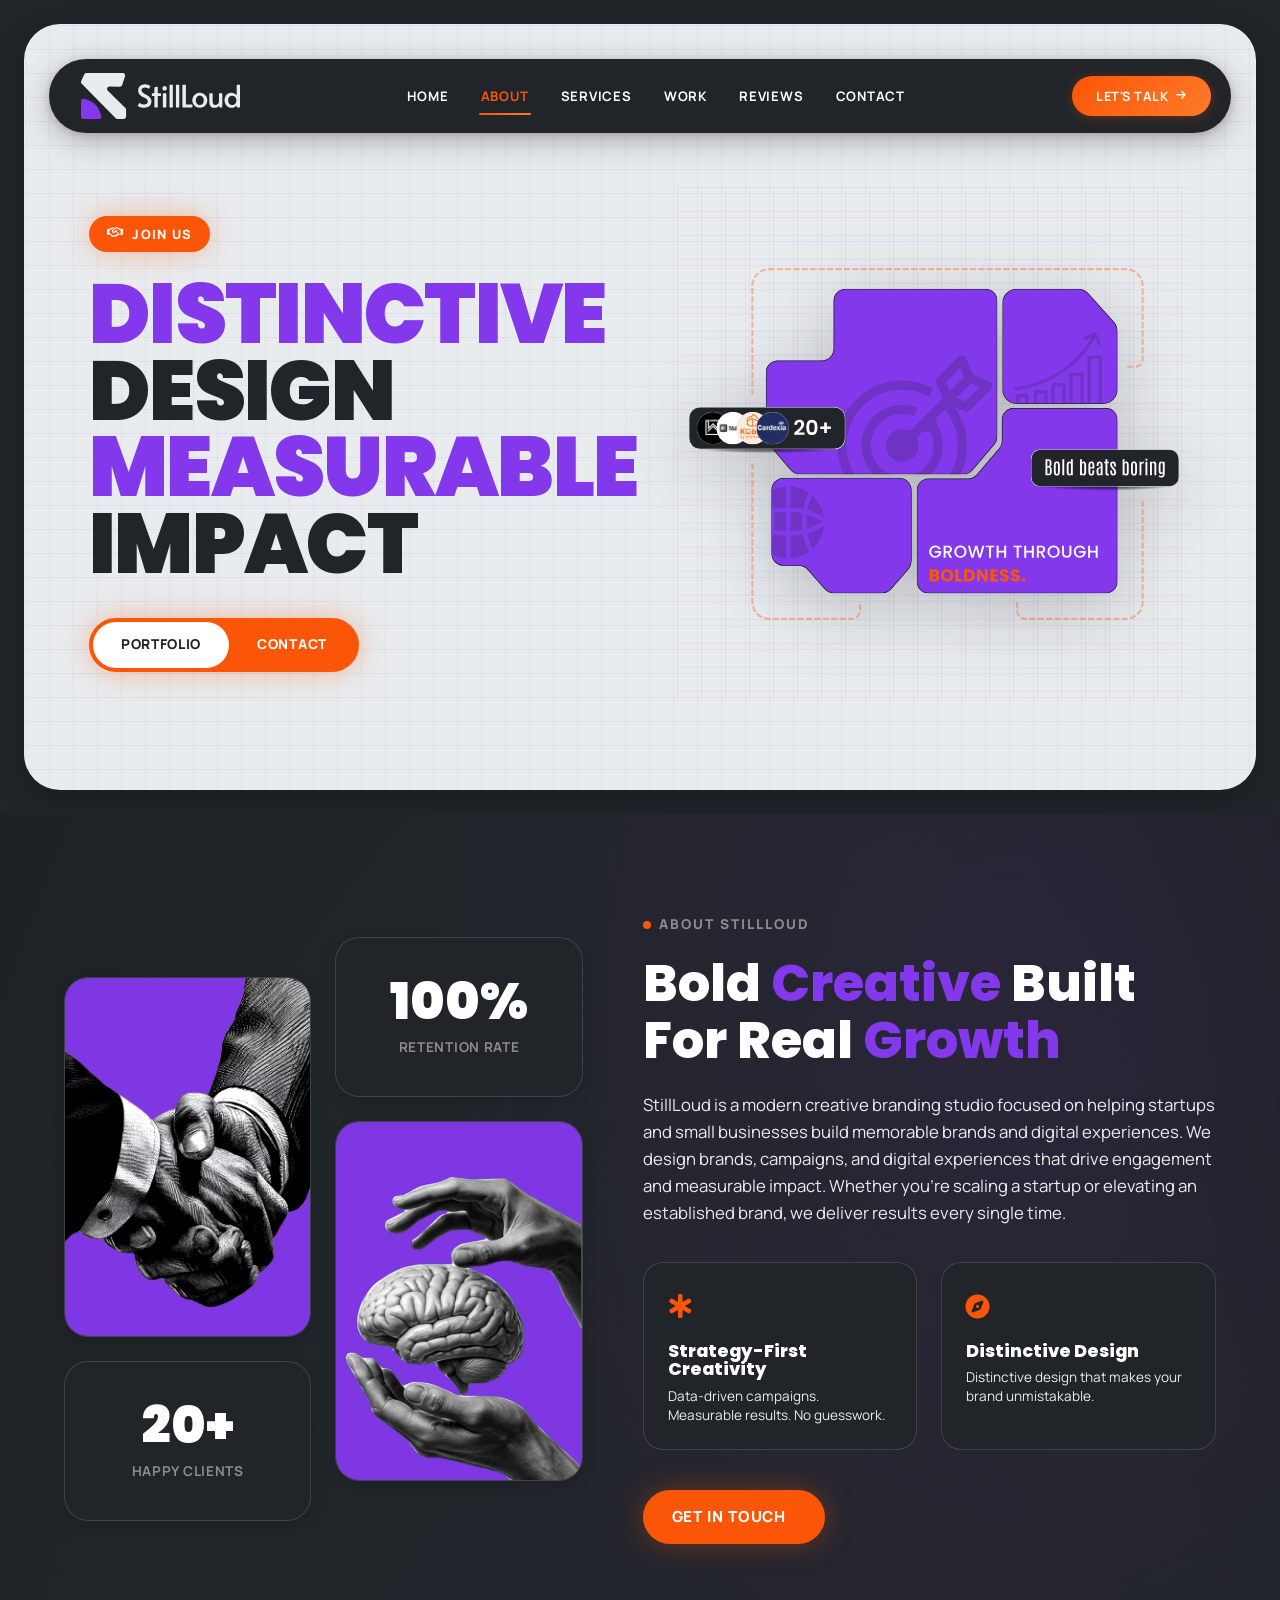
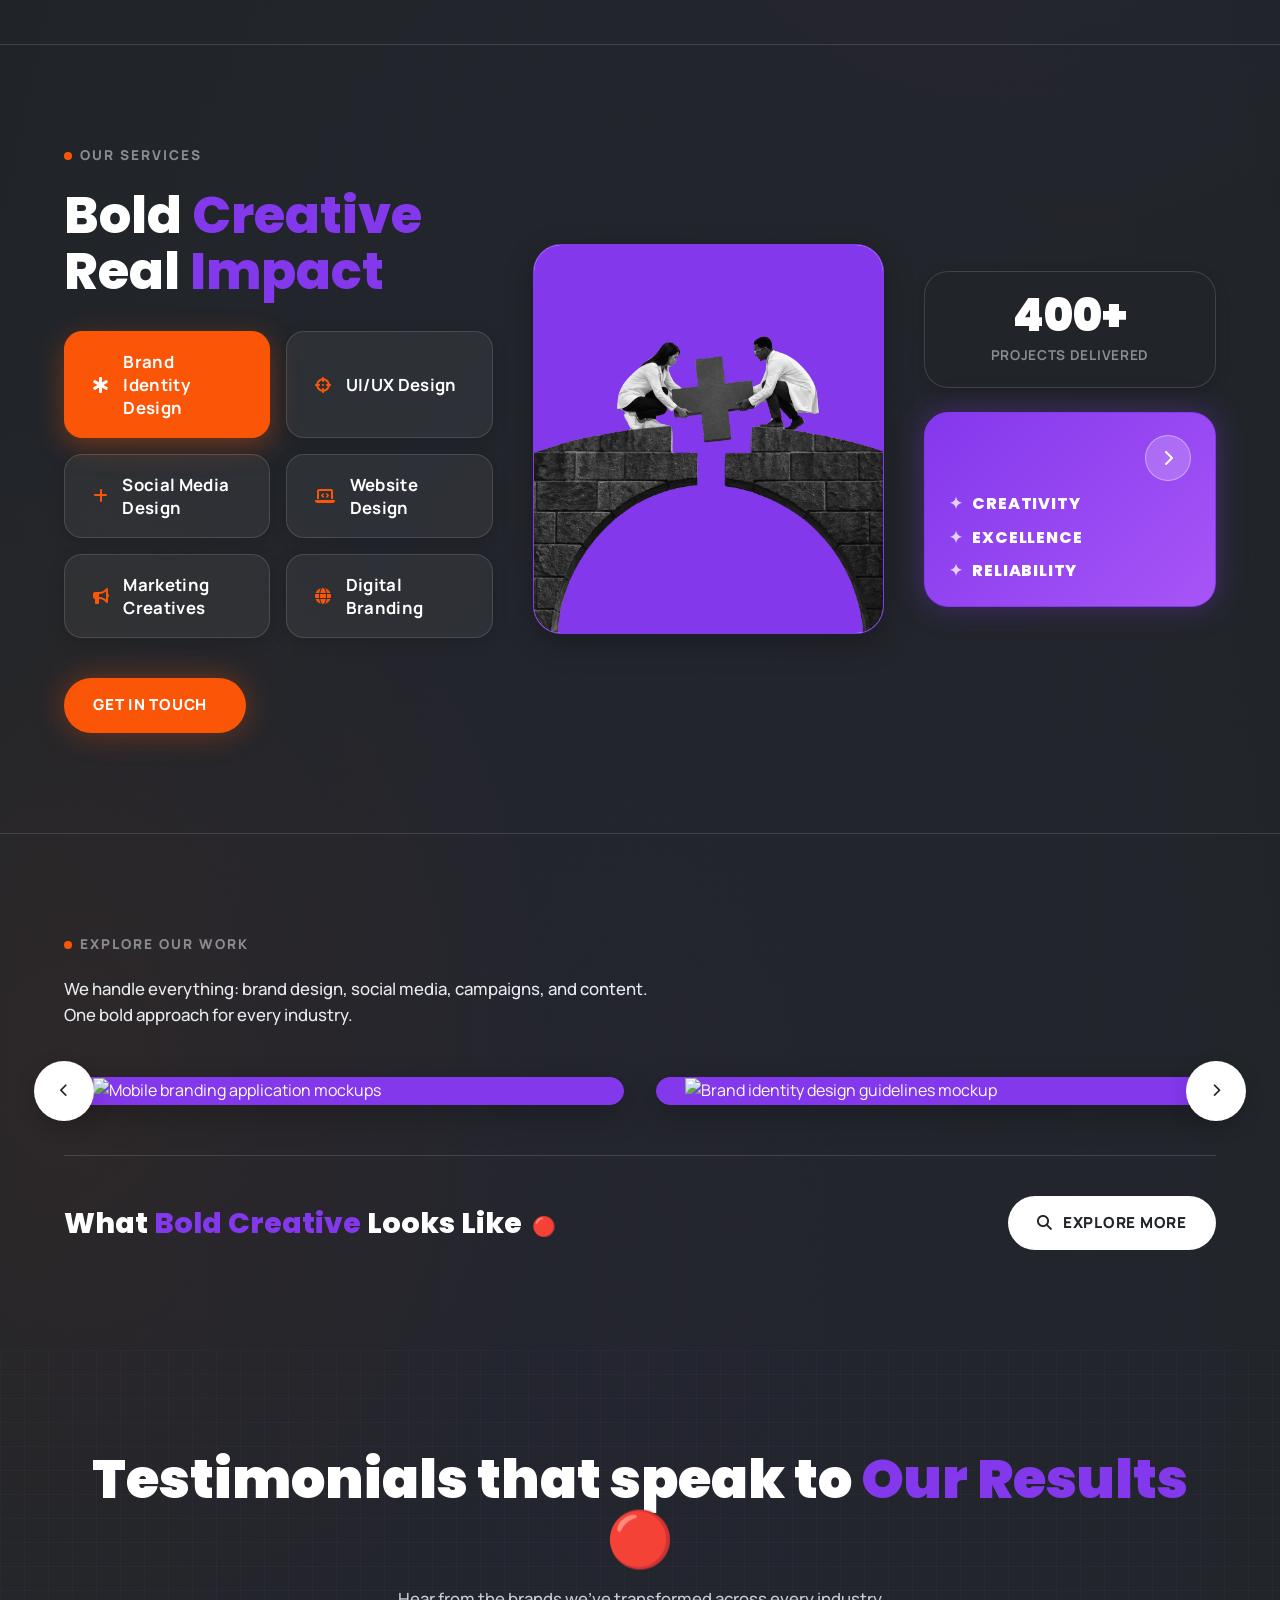
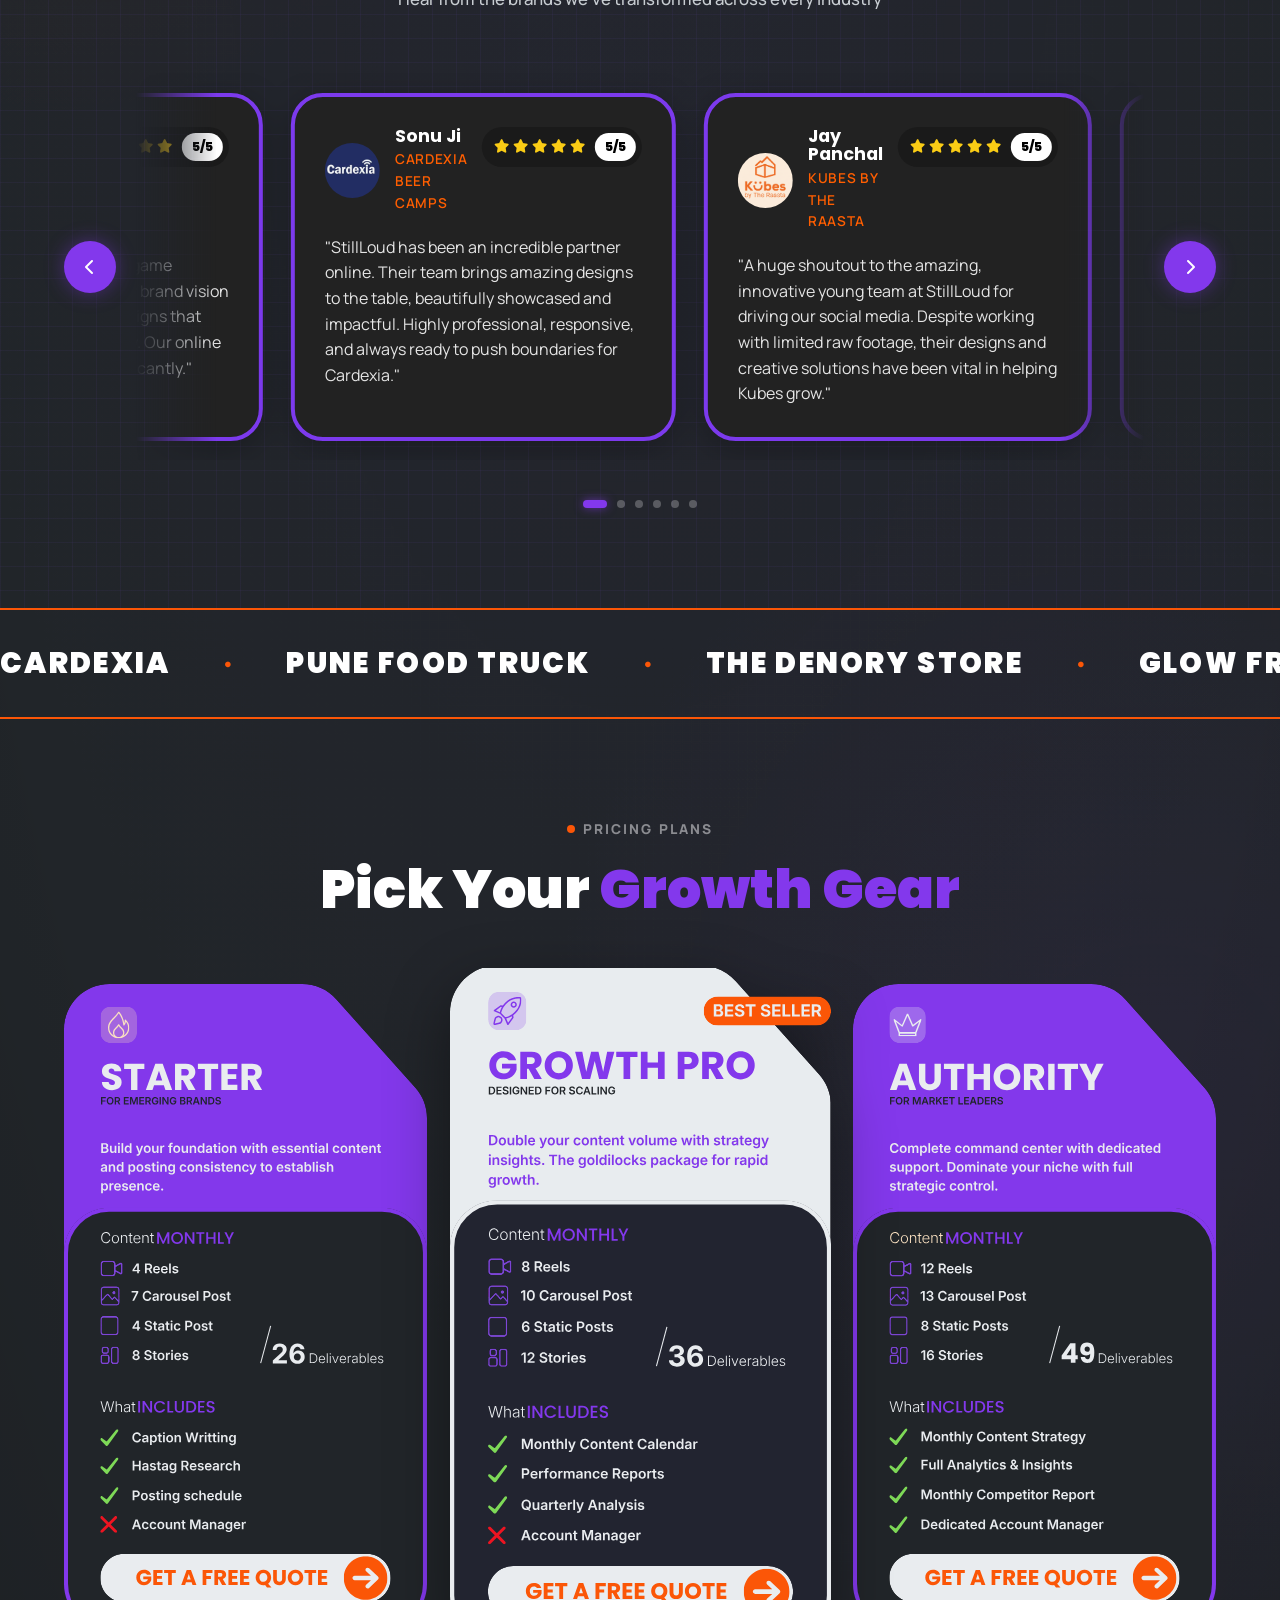
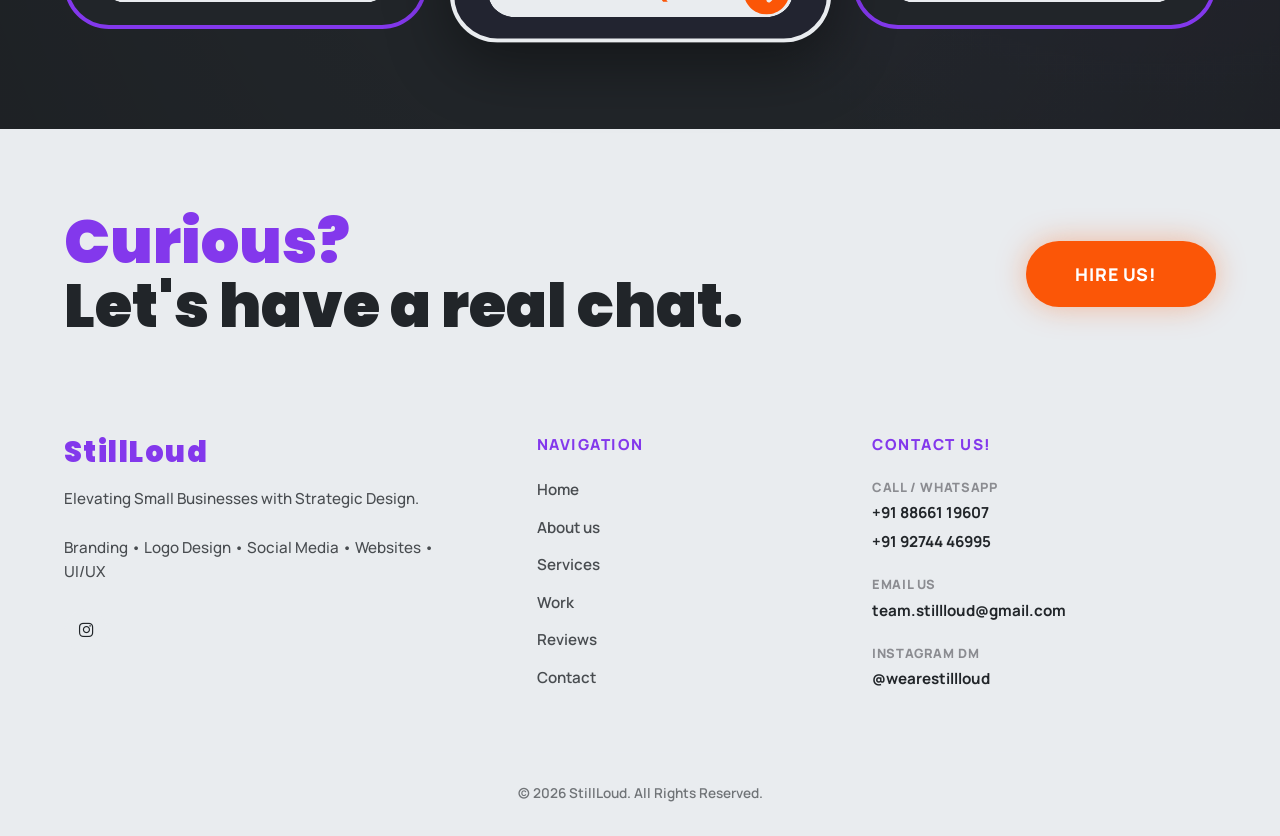
==== index.html @ 55763f85 "adding tawk live chat" ====
<!DOCTYPE html>
<html lang="en">

<head>
  <meta charset="UTF-8">
  <!-- Pinterest Verification -->
  <meta name="p:domain_verify" content="1b63087bd2df1cd9a3970c29069d5872" />
  <meta name="viewport" content="width=device-width, initial-scale=1.0">
  <meta name="description" content="StillLoud is a creative branding and digital design studio helping businesses grow through strategic branding, logo design, social media creatives, website design, UI/UX, and digital marketing solutions.">
  <meta name="keywords" content="StillLoud, branding agency, branding studio, creative agency, logo design, brand identity, website design, web development, UI UX design, social media design, digital branding, marketing creatives, graphic design, creative studio, business branding, startup branding, small business branding, portfolio, creative services, India branding agency">
  <meta name="author" content="StillLoud">

  <!-- Open Graph / Social Sharing -->
  <meta property="og:title" content="StillLoud | Branding & Creative Design Studio">
  <meta property="og:description" content="Helping businesses grow through strategic branding, websites, social media design, and creative digital experiences.">
  <meta property="og:type" content="website">

  <!-- Structured Data -->
  <script type="application/ld+json">
  {
    "@context": "https://schema.org",
    "@type": "Organization",
    "name": "StillLoud",
    "email": "team.stillloud@gmail.com",
    "sameAs": [
      "https://instagram.com/wearestillloud"
    ]
  }
  </script>

  <title>StillLoud | Branding, Website Design & Creative Studio</title>

  <!-- Google Fonts: Poppins (Heading/Hero) & Manrope (Body/UI) -->
  <link rel="preconnect" href="https://fonts.googleapis.com">
  <link rel="preconnect" href="https://fonts.gstatic.com" crossorigin>
  <link
    href="https://fonts.googleapis.com/css2?family=Manrope:wght@400;500;600;700;800&family=Poppins:wght@700;800;900&display=swap"
    rel="stylesheet">

  <!-- FontAwesome Icons -->
  <link rel="stylesheet" href="https://cdnjs.cloudflare.com/ajax/libs/font-awesome/6.4.0/css/all.min.css">

  <!-- Stylesheets -->
  <link rel="stylesheet" href="css/style.css">
  <link rel="stylesheet" href="css/responsive.css">

  <!-- Favicon -->
  <link rel="icon" type="image/svg" href="assets/logo.svg">
  <!-- <link rel="icon" type="image/png" href="data:image/svg+xml,<svg xmlns=%22http://www.w3.org/2000/svg%22 viewBox=%220 0 100 100%22><circle cx=%2250%22 cy=%2250%22 r=%2240%22 fill=%22%23D62D3A%22/></svg>"> -->
</head>

<body>

  <!-- Floating Back to Top Pill -->
  <button id="back-to-top" class="back-to-top" aria-label="Back to top">
    <i class="fas fa-arrow-up"></i>
  </button>

  <!-- Top Hero & Navbar Wrapper (Cream Card) -->
  <div class="top-hero-card">
    <div class="grid-overlay"></div>
    <!-- Navbar -->
    <header class="navbar-wrapper">
      <div class="navbar">
        <!-- Brand Logo (Far Left) -->
        <a href="#home" class="nav-brand">
          <img src="assets/fulllogo.svg" alt="stillLoud Logo" class="nav-logo desktop-logo">
          <img src="assets/logo.svg" alt="stillLoud Logo Mobile" class="nav-logo mobile-logo">
        </a>

        <!-- Navigation Menu -->
        <nav class="nav-container">
          <ul class="nav-links">
            <li><a href="#home" class="active">Home</a></li>
            <li><a href="#about">About</a></li>
            <li><a href="#services">Services</a></li>
            <li><a href="#work">Work</a></li>
            <li><a href="#reviews">Reviews</a></li>
            <li><a href="#contact">Contact</a></li>
          </ul>
        </nav>

        <!-- CTA Button (Far Right) -->
        <a href="#contact" class="nav-cta">Let's Talk <i class="fas fa-arrow-right"></i></a>

        <!-- Hamburger Button for Mobile -->
        <button class="mobile-menu-btn" aria-label="Toggle Navigation">
          <span></span>
          <span></span>
          <span></span>
        </button>
      </div>
    </header>

    <!-- Hero Section -->
    <section id="home" class="hero-section">
      <div class="hero-grid">
        <!-- Left Side: Hero Copy -->
        <div class="hero-left">
          <a href="https://wa.me/8866119607" target="_blank" class="join-us-btn">
            <i class="fa-regular fa-handshake"></i> JOIN US
          </a>
          <h1 class="hero-headline">
            <span class="highlight-red">DISTINCTIVE</span>
            <span class="highlight-dark">DESIGN</span>
            <span class="highlight-red">MEASURABLE</span>
            <span class="highlight-dark">IMPACT</span>
          </h1>
          <div class="hero-actions-pill">
            <a href="#work" class="btn-portfolio-pill">Portfolio</a>
            <a href="#contact" class="btn-contact-pill">Contact</a>
          </div>
        </div>

        <!-- Right Side: Graphic with Grid Background -->
        <div class="hero-right">
          <div class="hero-graphic-container">
            <div class="grid-overlay"></div>
            <img src="assets/FrontPage%20design.svg" alt="Hero Illustration" class="hero-illustration-img">
          </div>
        </div>
      </div>
    </section>
  </div>

  <div class="premium-bg-wrapper">
    <!-- About Section -->
    <section id="about" class="about-section">
      <div class="section-container">
        <div class="about-grid">
          <!-- Left Side: Staggered Cards Grid -->
          <div class="about-visuals">
            <!-- Column 1 (Left Staggered) -->
            <div class="visuals-col col-left">
              <div class="about-img-card">
                <a href="#home" class="nav-logo-link">
                  <img src="assets/handshakes.svg" alt="stillLoud Logo" class="nav-logo">
                </a>
              </div>
              <div class="about-stat-card">
                <h3>20+</h3>
                <p>Happy Clients</p>
              </div>
            </div>

            <!-- Column 2 (Right Staggered) -->
            <div class="visuals-col col-right">
              <div class="about-stat-card">
                <h3>100%</h3>
                <p>Retention Rate</p>
              </div>
              <div class="about-img-card">
                <img src="assets/Brain.svg" alt="stillLoud Logo" class="nav-logo">
              </div>
            </div>
          </div>

          <!-- Right Side: Text & Features -->
          <div class="about-text-content">
            <div class="eyebrow">
              <span class="bullet-dot"></span> About StillLoud
            </div>
            <h2 class="about-title">
              Bold <span class="highlight-red">Creative</span> Built<br>For Real <span
                class="highlight-red">Growth</span>
            </h2>
            <p class="about-description">
              StillLoud is a modern creative branding studio focused on helping startups and small businesses build memorable brands and digital experiences. We design brands, campaigns, and digital experiences that drive engagement and measurable impact. Whether you're scaling a startup or elevating an established brand, we deliver results every single time.
            </p>

            <div class="about-features">
              <div class="about-feature-card">
                <div class="feature-icon-wrapper">
                  <i class="fa-solid fa-star-of-life"></i>
                </div>
                <h3>Strategy-First Creativity</h3>
                <p>Data-driven campaigns. Measurable results. No guesswork.</p>
              </div>
              <div class="about-feature-card">
                <div class="feature-icon-wrapper">
                  <i class="fa-solid fa-compass"></i>
                </div>
                <h3>Distinctive Design</h3>
                <p>Distinctive design that makes your brand unmistakable.</p>
              </div>
            </div>

            <a href="#contact" class="btn btn-pill-red">
              GET IN TOUCH <i class="fa-solid fa-circle-phone"></i>
            </a>
          </div>
        </div>
      </div>
    </section>

    <!-- Services Section -->
    <section id="services" class="services-section">
      <div class="section-container">
        <div class="services-grid">
          <!-- Left Side: Header & Services Pills -->
          <div class="services-left">
            <div class="eyebrow">
              <span class="bullet-dot"></span> Our Services
            </div>
            <h2 class="services-title">
              Bold <span class="highlight-red">Creative</span><br>Real <span class="highlight-red">Impact</span>
            </h2>

            <div class="services-pills">
              <button class="service-pill" data-service="brand-identity">
                <i class="fa-solid fa-star-of-life"></i> Brand Identity Design
              </button>
              <button class="service-pill" data-service="ui-ux">
                <i class="fa-solid fa-crosshairs"></i> UI/UX Design
              </button>
              <button class="service-pill" data-service="social-media">
                <i class="fa-solid fa-plus"></i> Social Media Design
              </button>
              <button class="service-pill" data-service="website-design">
                <i class="fa-solid fa-laptop-code"></i> Website Design
              </button>
              <button class="service-pill" data-service="marketing">
                <i class="fa-solid fa-bullhorn"></i> Marketing Creatives
              </button>
              <button class="service-pill" data-service="digital-branding">
                <i class="fa-solid fa-globe"></i> Digital Branding
              </button>
            </div>

            <a href="#contact" class="btn btn-pill-red">
              GET IN TOUCH <i class="fa-solid fa-circle-phone"></i>
            </a>
          </div>

          <!-- Center Column: Puzzle Graphic -->
          <div class="services-center">
            <div class="puzzle-card">
              <img src="assets/5.svg" alt="StillLoud services puzzle integration illustration">
            </div>
          </div>

          <!-- Right Column: Projects & Bullets -->
          <div class="services-right">
            <div class="projects-delivered-card">
              <h3>400+</h3>
              <p>Projects Delivered</p>
            </div>

            <div class="services-list-card">
              <div class="services-list-header">
                <button class="services-arrow-btn" aria-label="Explore work">
                  <i class="fa-solid fa-chevron-right"></i>
                </button>
              </div>
              <ul class="services-bullet-list">
                <li><span class="red-bullet">✦</span> Creativity</li>
                <li><span class="red-bullet">✦</span> Excellence</li>
                <li><span class="red-bullet">✦</span> Reliability</li>
              </ul>
            </div>
          </div>

        </div>


      </div>
    </section>

    <!-- Portfolio Section -->
    <section id="work" class="portfolio-section">
      <div class="section-container">
        <div class="portfolio-header">
          <div class="eyebrow">
            <span class="bullet-dot"></span> Explore Our Work
          </div>
          <p class="portfolio-subtitle">
            We handle everything: brand design, social media, campaigns, and content. One bold approach for every
            industry.
          </p>
        </div>

        <!-- Portfolio Cards Row -->
        <div class="portfolio-carousel-wrapper">
          <button class="carousel-nav-btn prev-btn" id="portfolio-prev" aria-label="Previous Project">
            <i class="fas fa-chevron-left"></i>
          </button>

          <div class="portfolio-grid" id="portfolio-grid">
            <!-- Card 1 (Mobile branding) -->
            <div class="portfolio-card">
              <div class="portfolio-card-img">
                <img src="assets/1.svg" alt="Mobile branding application mockups">
              </div>
            </div>

            <!-- Card 2 (Brand Guidelines) -->
            <div class="portfolio-card">
              <div class="portfolio-card-img">
                <img src="assets/3.svg" alt="Brand identity design guidelines mockup">
              </div>
            </div>
          </div>

          <button class="carousel-nav-btn next-btn" id="portfolio-next" aria-label="Next Project">
            <i class="fas fa-chevron-right"></i>
          </button>
        </div>

        <div class="portfolio-footer">
          <h3 class="portfolio-footer-title">
            What <span class="highlight-red">Bold Creative</span> Looks Like <span class="red-dot">🔴</span>
          </h3>
          <a href="#contact" class="btn btn-explore-more">
            <i class="fa-solid fa-magnifying-glass"></i> Explore More
          </a>
        </div>
      </div>
    </section>

    <!-- Testimonials Section -->
    <section id="reviews" class="testimonials-section">
      <div class="grid-overlay"></div>
      <div class="section-container">
        <div class="testimonials-header">
          <h2 class="testimonials-title">
            Testimonials that speak to <span class="highlight-red">Our Results 🔴</span>
          </h2>
          <p class="testimonials-subtitle">
            Hear from the brands we've transformed across every industry
          </p>
        </div>

        <!-- Carousel Wrapper: nav buttons + viewport -->
        <div class="testimonials-carousel-wrapper">

          <!-- Prev Button -->
          <button class="testimonial-nav-btn t-prev-btn" id="testimonial-prev" aria-label="Previous Testimonial">
            <i class="fas fa-chevron-left"></i>
          </button>
          <div class="testimonials-viewport">
  <div class="testimonials-track" id="testimonials-track">

    <!-- Card 1 – Cardexia -->
    <div class="testimonial-card">
      <div class="testimonial-card-header">
        
        <!-- Left: Logo & Author Details -->
        <div class="author-info-wrapper">
          <div class="logo-container">
            <img src="assets/Testemonial_Logos/cardexia.jpg" alt="Cardexia logo" class="t-company-logo" loading="lazy">
          </div>
          <div class="author-details">
            <h4>Sonu Ji</h4>
            <p>Cardexia Beer Camps</p>
          </div>
        </div>

        <!-- Right: Review Badge -->
        <div class="stars-badge">
          <div class="stars-row">
            <i class="fas fa-star"></i><i class="fas fa-star"></i>
            <i class="fas fa-star"></i><i class="fas fa-star"></i>
            <i class="fas fa-star"></i>
          </div>
          <span class="rating-num">5/5</span>
        </div>
        
      </div>
      <p class="testimonial-text">
        "StillLoud has been an incredible partner online. Their team brings amazing designs to the table, beautifully showcased and impactful. Highly professional, responsive, and always ready to push boundaries for Cardexia."
      </p>
    </div>

    <!-- Card 2 – Kubes -->
    <div class="testimonial-card">
      <div class="testimonial-card-header">
        
        <!-- Left: Logo & Author Details -->
        <div class="author-info-wrapper">
          <div class="logo-container">
            <img src="assets/Testemonial_Logos/Kubes 1.png" alt="Kubes logo" class="t-company-logo" loading="lazy">
          </div>
          <div class="author-details">
            <h4>Jay Panchal</h4>
            <p>Kubes by the Raasta</p>
          </div>
        </div>

        <!-- Right: Review Badge -->
        <div class="stars-badge">
          <div class="stars-row">
            <i class="fas fa-star"></i><i class="fas fa-star"></i>
            <i class="fas fa-star"></i><i class="fas fa-star"></i>
            <i class="fas fa-star"></i>
          </div>
          <span class="rating-num">5/5</span>
        </div>
        
      </div>
      <p class="testimonial-text">
        "A huge shoutout to the amazing, innovative young team at StillLoud for driving our social media. Despite working with limited raw footage, their designs and creative solutions have been vital in helping Kubes grow."
      </p>
    </div>

    <!-- Card 3 – Siramani -->
    <div class="testimonial-card">
      <div class="testimonial-card-header">
        
        <!-- Left: Logo & Author Details -->
        <div class="author-info-wrapper">
          <div class="logo-container">
            <img src="assets/Testemonial_Logos/SIRAMANI CAMPS LOGO.jpg" alt="Siramani logo" class="t-company-logo" loading="lazy">
          </div>
          <div class="author-details">
            <h4>Siramani Team</h4>
            <p>Siramani Camps &amp; Cottages</p>
          </div>
        </div>

        <!-- Right: Review Badge -->
        <div class="stars-badge">
          <div class="stars-row">
            <i class="fas fa-star"></i><i class="fas fa-star"></i>
            <i class="fas fa-star"></i><i class="fas fa-star"></i>
            <i class="fas fa-star"></i>
          </div>
          <span class="rating-num">5/5</span>
        </div>
        
      </div>
      <p class="testimonial-text">
        "StillLoud transformed our brand presence completely. Their strategic approach to design and social media has made Siramani Camps stand out in a competitive market. Truly exceptional work!"
      </p>
    </div>

    <!-- Card 4 – Denory -->
    <div class="testimonial-card">
      <div class="testimonial-card-header">
        
        <!-- Left: Logo & Author Details -->
        <div class="author-info-wrapper">
          <div class="logo-container">
            <img src="assets/Testemonial_Logos/Denory .jpg" alt="Denory logo" class="t-company-logo" loading="lazy">
          </div>
          <div class="author-details">
            <h4>Denory Team</h4>
            <p>The Denory Store</p>
          </div>
        </div>

        <!-- Right: Review Badge -->
        <div class="stars-badge">
          <div class="stars-row">
            <i class="fas fa-star"></i><i class="fas fa-star"></i>
            <i class="fas fa-star"></i><i class="fas fa-star"></i>
            <i class="fas fa-star"></i>
          </div>
          <span class="rating-num">5/5</span>
        </div>
        
      </div>
      <p class="testimonial-text">
        "Working with StillLoud was a game changer. They understood our brand vision immediately and delivered designs that perfectly matched our identity. Our online engagement has grown significantly."
      </p>
    </div>

    <!-- Card 5 – Mahakali -->
    <div class="testimonial-card">
      <div class="testimonial-card-header">
        
        <!-- Left: Logo & Author Details -->
        <div class="author-info-wrapper">
          <div class="logo-container">
            <img src="assets/Testemonial_Logos/mahakali-industries-logo.png" alt="Mahakali logo" class="t-company-logo" loading="lazy">
          </div>
          <div class="author-details">
            <h4>Mahakali Team</h4>
            <p>Mahakali Industries</p>
          </div>
        </div>

        <!-- Right: Review Badge -->
        <div class="stars-badge">
          <div class="stars-row">
            <i class="fas fa-star"></i><i class="fas fa-star"></i>
            <i class="fas fa-star"></i><i class="fas fa-star"></i>
            <i class="fas fa-star"></i>
          </div>
          <span class="rating-num">5/5</span>
        </div>
        
      </div>
      <p class="testimonial-text">
        "StillLoud delivered exactly what we needed — a strong industrial brand identity. Their professional approach and creative output exceeded our expectations. Proud to have them as our creative partner."
      </p>
    </div>

    <!-- Card 6 – Wllcraft -->
    <div class="testimonial-card">
      <div class="testimonial-card-header">
        
        <!-- Left: Logo & Author Details -->
        <div class="author-info-wrapper">
          <div class="logo-container">
            <img src="assets/Testemonial_Logos/Wllcraft_Logo.ico" alt="Wllcraft logo" class="t-company-logo" loading="lazy">
          </div>
          <div class="author-details">
            <h4>Wllcraft Team</h4>
            <p>Wllcraft</p>
          </div>
        </div>

        <!-- Right: Review Badge -->
        <div class="stars-badge">
          <div class="stars-row">
            <i class="fas fa-star"></i><i class="fas fa-star"></i>
            <i class="fas fa-star"></i><i class="fas fa-star"></i>
            <i class="fas fa-star"></i>
          </div>
          <span class="rating-num">5/5</span>
        </div>
        
      </div>
      <p class="testimonial-text">
        "The StillLoud team brought fresh energy and bold creativity to Wllcraft. Their designs are always on-brand, delivered on time, and consistently receive great feedback from our community."
      </p>
    </div>

  </div><!-- /.testimonials-track -->
</div><!-- /.testimonials-viewport -->


          <!-- Next Button -->
          <button class="testimonial-nav-btn t-next-btn" id="testimonial-next" aria-label="Next Testimonial">
            <i class="fas fa-chevron-right"></i>
          </button>

        </div><!-- /.testimonials-carousel-wrapper -->

        <!-- Dot Indicators -->
        <div class="testimonials-dots" id="testimonials-dots" role="tablist" aria-label="Testimonial navigation"></div>

      </div>
    </section>

    <!-- Client Logo Marquee / Ticker -->
    <section class="marquee-section">
      <div class="marquee-wrapper">
        <div class="marquee-content">
          <span class="marquee-item">CARDEXIA</span>
          <span class="marquee-dot">•</span>
          <span class="marquee-item">PUNE FOOD TRUCK</span>
          <span class="marquee-dot">•</span>
          <span class="marquee-item">THE DENORY STORE</span>
          <span class="marquee-dot">•</span>
          <span class="marquee-item">GLOW FRAMZY</span>
          <span class="marquee-dot">•</span>
          <span class="marquee-item">THE HUNGRY NOMADS</span>
          <span class="marquee-dot">•</span>
          <span class="marquee-item">KUBES BY THE RAASTA</span>
          <span class="marquee-dot">•</span>
          <span class="marquee-item">WLLCRAFT</span>
          <span class="marquee-dot">•</span>
          <span class="marquee-item">SIRAMANI CAMPS & COTTAGES</span>
          <span class="marquee-dot">•</span>
          <span class="marquee-item">MAHAKALI INDUSTRIES</span>
          <span class="marquee-dot">•</span>
        </div>
        <!-- Duplicate content to ensure smooth infinite loop scroll -->
        <div class="marquee-content" aria-hidden="true">
          <span class="marquee-item">CARDEXIA</span>
          <span class="marquee-dot">•</span>
          <span class="marquee-item">PUNE FOOD TRUCK</span>
          <span class="marquee-dot">•</span>
          <span class="marquee-item">THE DENORY STORE</span>
          <span class="marquee-dot">•</span>
          <span class="marquee-item">GLOW FRAMZY</span>
          <span class="marquee-dot">•</span>
          <span class="marquee-item">THE HUNGRY NOMADS</span>
          <span class="marquee-dot">•</span>
          <span class="marquee-item">KUBES BY THE RAASTA</span>
          <span class="marquee-dot">•</span>
          <span class="marquee-item">WLLCRAFT</span>
          <span class="marquee-dot">•</span>
          <span class="marquee-item">SIRAMANI CAMPS & COTTAGES</span>
          <span class="marquee-dot">•</span>
          <span class="marquee-item">MAHAKALI INDUSTRIES</span>
          <span class="marquee-dot">•</span>
        </div>
      </div>
    </section>

    <!-- Pricing Cards Section -->
    <section id="pricing" class="pricing-section">
      <div class="section-container">
        <div class="pricing-header">
          <div class="eyebrow">
            <span class="bullet-dot"></span> Pricing Plans
          </div>
          <h2 class="pricing-title">
            Pick Your <span class="highlight-red">Growth Gear</span>
          </h2>
        </div>

        <div class="pricing-grid">
          <!-- Tier 1: STARTER -->
          <a href="#contact" class="pricing-card card-starter">
            <img src="assets/Packages/1.svg" alt="Starter Package" class="pricing-svg">
          </a>

          <!-- Tier 2: GROWTH PRO -->
          <a href="#contact" class="pricing-card card-growth active">
            <img src="assets/Packages/2.svg" alt="Growth Pro Package" class="pricing-svg">
          </a>

          <!-- Tier 3: AUTHORITY -->
          <a href="#contact" class="pricing-card card-authority">
            <img src="assets/Packages/3.svg" alt="Authority Package" class="pricing-svg">
          </a>
        </div>
      </div>
    </section>
  </div>

  <!-- Footer Section -->
  <footer id="contact" class="footer-section">
    <div class="section-container">
      <!-- Upper Footer Grid -->
      <div class="footer-upper">
        <div class="footer-upper-text">
          <h2>
            <span class="highlight-red">Curious?</span><br>
            Let's have a real chat.
          </h2>
        </div>
        <div class="footer-upper-btn-wrap">
          <a href="https://wa.me/8866119607" target="_blank" class="btn btn-hire-us">
            HIRE US! <i class="fa-solid fa-circle-phone"></i>
          </a>
        </div>
      </div>

      <!-- Middle Footer Divider -->
      <div class="footer-divider"></div>

      <!-- Footer Columns -->
      <div class="footer-cols">
        <!-- Brand Info -->
        <div class="footer-col col-brand">
          <h3 class="footer-logo">StillLoud</h3>
          <p class="brand-bio">
            Elevating Small Businesses with Strategic Design.<br><br>
            Branding • Logo Design • Social Media • Websites • UI/UX
          </p>
          <div class="footer-social-links">
            <a href="https://instagram.com/wearestillloud" target="_blank" aria-label="Instagram"><i class="fab fa-instagram"></i></a>
          </div>
        </div>

        <!-- Navigation -->
        <div class="footer-col col-nav">
          <h4 class="col-title">Navigation</h4>
          <ul class="footer-nav-list">
            <li><a href="#home">Home</a></li>
            <li><a href="#about">About us</a></li>
            <li><a href="#services">Services</a></li>
            <li><a href="#work">Work</a></li>
            <li><a href="#reviews">Reviews</a></li>
            <li><a href="#contact">Contact</a></li>
          </ul>
        </div>

        <!-- Contact Details -->
        <div class="footer-col col-contact">
          <h4 class="col-title">Contact Us!</h4>
          <ul class="footer-contact-list">
            <li>
              <span class="contact-label">Call / WhatsApp</span>
              <span class="contact-value"><a href="tel:+918866119607">+91 88661 19607</a></span>
              <span class="contact-value"><a href="tel:+919274446995">+91 92744 46995</a></span>
            </li>
            <li>
              <span class="contact-label">Email Us</span>
              <span class="contact-value"><a href="mailto:team.stillloud@gmail.com">team.stillloud@gmail.com</a></span>
            </li>
            <li>
              <span class="contact-label">Instagram DM</span>
              <span class="contact-value"><a href="https://instagram.com/wearestillloud" target="_blank">@wearestillloud</a></span>
            </li>
          </ul>
        </div>
      </div>

      <!-- Footer Copyright Bar -->
      <div class="footer-bottom">
        <p class="copyright-text">&copy; 2026 StillLoud. All Rights Reserved.</p>
      </div>
    </div>
  </footer>

  <!-- Scripts -->
  <script src="js/main.js"></script>

  <!--Start of Tawk.to Script-->
  <script type="text/javascript">
  var Tawk_API=Tawk_API||{}, Tawk_LoadStart=new Date();
  (function(){
  var s1=document.createElement("script"),s0=document.getElementsByTagName("script")[0];
  s1.async=true;
  s1.src='https://embed.tawk.to/6a50a992a6558f1d451fe2fa/1jt5hcpjs';
  s1.charset='UTF-8';
  s1.setAttribute('crossorigin','*');
  s0.parentNode.insertBefore(s1,s0);
  })();
  </script>
  <!--End of Tawk.to Script-->
</body>

</html>
---- css/style.css ----
/* 
   stillLoud CSS Stylesheet (v2 Redesign)
   Theme: Bold, Premium, High Contrast — stillLoud Brand Palette
   Palette: Orange #FB5607 | Purple #8338EC | Dark #212529 | Light #E9ECEF
*/

/* Reset & Base Styles */
* {
  box-sizing: border-box;
  margin: 0;
  padding: 0;
}

:root {
  /* ========================================
     StillLoud Brand Colors
  ======================================== */

  --color-primary: #8338EC;
  /* Purple */
  --color-secondary: #FB5607;
  /* Orange */

  --color-dark: #212529;
  /* Background */
  --color-dark-2: #2D3136;
  /* Slightly lighter dark */

  --color-light: #E9ECEF;
  /* Main light */
  --color-light-2: #F8F9FA;
  /* Cards */

  --color-white: #FFFFFF;
  --color-black: #000000;

  --color-gray: #8B8C91;
  --color-gray-light: #C8CDD2;
  --color-gray-dark: #5F6368;

  /* Text */
  --text-primary: #212529;
  --text-secondary: #8B8C91;
  --text-light: #E9ECEF;
  --text-white: #FFFFFF;

  /* Backgrounds */
  --bg-primary: #212529;
  --bg-secondary: #2D3136;
  --bg-card: rgba(255, 255, 255, 0.05);
  --bg-glass: rgba(255, 255, 255, 0.08);

  /* Borders */
  --border-primary: #8338EC;
  --border-secondary: rgba(233, 236, 239, 0.15);

  /* Gradients */
  --gradient-primary: linear-gradient(135deg,
      #8338EC 0%,
      #A855F7 100%);

  --gradient-orange: linear-gradient(135deg,
      #FB5607 0%,
      #FF7A29 100%);

  --gradient-dark: linear-gradient(180deg,
      #212529 0%,
      #2D3136 100%);

  /* Shadows */
  --shadow-sm: 0 5px 15px rgba(0, 0, 0, .15);
  --shadow-md: 0 10px 30px rgba(0, 0, 0, .25);
  --shadow-purple: 0 0 30px rgba(131, 56, 236, .35);
  --shadow-orange: 0 0 30px rgba(251, 86, 7, .35);

  /* Fonts */
  --font-heading: 'Poppins', sans-serif;
  --font-body: 'Manrope', sans-serif;

  /* Border Radius */
  --radius-sm: 12px;
  --radius-md: 20px;
  --radius-lg: 32px;
  --radius-xl: 50px;

  /* Borders */
  --border-thin: 1.5px solid var(--border-primary);
  --border-thick: 2px solid var(--color-light);

  /* Animation */
  --transition-smooth: all .35s cubic-bezier(.25, .8, .25, 1);
}

html {
  scroll-behavior: smooth;
  background-color: var(--color-dark);
  color: var(--color-white);
  font-family: var(--font-body);
}

body {
  overflow-x: hidden;
  line-height: 1.6;
}

/* Typography */
h1,
h2,
h3,
h4,
h5,
h6 {
  font-family: var(--font-heading);
  font-weight: 800;
  line-height: 1.05;
}

p {
  font-family: var(--font-body);
  font-weight: 500;
  font-size: 1rem;
}

a {
  text-decoration: none;
  color: inherit;
  transition: var(--transition-smooth);
}

.highlight-red {
  color: var(--color-primary);
}

/* Global Button Styles */
.btn {
  display: inline-flex;
  align-items: center;
  justify-content: center;
  padding: 14px 28px;
  font-family: var(--font-body);
  font-size: 0.95rem;
  font-weight: 800;
  text-transform: uppercase;
  letter-spacing: 0.05em;
  border-radius: 50px;
  cursor: pointer;
  transition: var(--transition-smooth);
  border: 1.5px solid transparent;
  gap: 10px;
}

.btn-pill-red {
  background-color: var(--color-secondary);
  color: var(--color-white);
  box-shadow: var(--shadow-orange);
}

.btn-pill-red:hover {
  transform: translateY(-3px) scale(1.02);
  background-color: var(--color-white);
  color: var(--color-secondary);
  box-shadow: 0 12px 30px rgba(255, 255, 255, 0.2);
}

/* Floating Back to Top */
.back-to-top {
  position: fixed;
  bottom: 30px;
  right: 30px;
  width: 50px;
  height: 50px;
  border-radius: 50%;
  background-color: var(--color-secondary);
  color: var(--color-white);
  display: flex;
  align-items: center;
  justify-content: center;
  font-size: 1.2rem;
  border: none;
  cursor: pointer;
  z-index: 1001;
  opacity: 0;
  visibility: hidden;
  transition: var(--transition-smooth);
  box-shadow: var(--shadow-orange);
}

.back-to-top.show {
  opacity: 1;
  visibility: visible;
}

.back-to-top:hover {
  background-color: var(--color-white);
  color: var(--color-secondary);
  transform: translateY(-5px);
}

/* Eyebrows with bullets */
.eyebrow {
  display: inline-flex;
  align-items: center;
  gap: 8px;
  font-family: var(--font-body);
  font-size: 0.85rem;
  font-weight: 800;
  text-transform: uppercase;
  letter-spacing: 0.15em;
  color: var(--color-gray);
  margin-bottom: 20px;
}

.bullet-dot {
  width: 8px;
  height: 8px;
  background-color: var(--color-secondary);
  border-radius: 50%;
  display: inline-block;
}

/* 1. Navbar & Hero Section Wrapper (Light Card) */
.top-hero-card {
  background-color: var(--color-light);
  border: 1.5px solid var(--border-secondary);
  border-radius: 36px;
  margin: 24px;
  padding: 24px;
  box-shadow: var(--shadow-md);
  position: relative;
  overflow: hidden;
}

.top-hero-card .grid-overlay {
  opacity: 0.6;
  z-index: 1;
}

/* ========================================
   Premium Navbar — Redesigned Layout
   ======================================== */

/* Slide-in animation */
@keyframes navbarSlideIn {
  from {
    opacity: 0;
    transform: translateY(-30px);
  }

  to {
    opacity: 1;
    transform: translateY(0);
  }
}

/* Staggered link fade-up */
@keyframes navLinkFadeUp {
  from {
    opacity: 0;
    transform: translateY(12px);
  }

  to {
    opacity: 1;
    transform: translateY(0);
  }
}

/* Sticky Navbar Styles */
.navbar-wrapper {
  position: sticky;
  top: 10px;
  z-index: 1000;
  width: 100%;
  animation: navbarSlideIn 0.7s cubic-bezier(0.16, 1, 0.3, 1) forwards;
}

.navbar {
  background-color: var(--color-dark);
  border-radius: 999px;
  padding: 14px 20px 14px 24px;
  display: flex;
  justify-content: space-between;
  align-items: center;
  max-width: 1200px;
  margin: 0 auto;
  box-shadow: 0 8px 32px rgba(0, 0, 0, 0.25), 0 2px 8px rgba(0, 0, 0, 0.15);
  transition: var(--transition-smooth);
  gap: 12px;
}

/* Brand Logo (Far Left) */
.nav-brand {
  display: flex;
  align-items: center;
  flex-shrink: 0;
  padding-left: 8px;
  text-decoration: none;
  z-index: 1001;
  position: relative;
}

.nav-logo {
  display: block;
  height: 46px;
  width: auto;
  transition: transform 0.3s cubic-bezier(0.16, 1, 0.3, 1), opacity 0.4s ease, width 0.4s ease;
}

.desktop-logo {
  opacity: 1;
}

.mobile-logo {
  position: absolute;
  left: 8px;
  opacity: 0;
  pointer-events: none;
}

.nav-brand:hover .nav-logo {
  transform: scale(1.08);
}

/* Navigation Links */
.nav-container {
  display: flex;
  align-items: center;
}

.nav-links {
  display: flex;
  list-style: none;
  gap: 28px;
  align-items: center;
  padding: 0;
  margin: 0;
}

.nav-links li {
  animation: navLinkFadeUp 0.5s cubic-bezier(0.16, 1, 0.3, 1) backwards;
}

.nav-links li:nth-child(1) {
  animation-delay: 0.15s;
}

.nav-links li:nth-child(2) {
  animation-delay: 0.22s;
}

.nav-links li:nth-child(3) {
  animation-delay: 0.29s;
}

.nav-links li:nth-child(4) {
  animation-delay: 0.36s;
}

.nav-links li:nth-child(5) {
  animation-delay: 0.43s;
}

.nav-links li:nth-child(6) {
  animation-delay: 0.50s;
}

.nav-links a {
  font-family: var(--font-body);
  font-size: 0.82rem;
  font-weight: 700;
  letter-spacing: 0.06em;
  color: var(--color-white);
  text-transform: uppercase;
  padding: 8px 2px;
  position: relative;
  text-decoration: none;
  transition: color 0.25s ease, transform 0.25s ease;
  display: inline-block;
}

.nav-links a::after {
  content: '';
  position: absolute;
  bottom: 0;
  left: 50%;
  transform: translateX(-50%) scaleX(0);
  width: 100%;
  height: 2px;
  background: var(--gradient-orange);
  border-radius: 2px;
  transition: transform 0.25s cubic-bezier(0.16, 1, 0.3, 1);
  transform-origin: center;
}

.nav-links a:hover::after,
.nav-links a.active::after {
  transform: translateX(-50%) scaleX(1);
}

.nav-links a:hover {
  color: var(--color-secondary);
  transform: translateY(-2px);
}

.nav-links a.active {
  color: var(--color-secondary);
}

/* CTA Button (Far Right) */
.nav-cta {
  display: inline-flex;
  align-items: center;
  gap: 8px;
  background: var(--gradient-orange);
  color: var(--color-white);
  font-family: var(--font-body);
  font-size: 0.8rem;
  font-weight: 700;
  letter-spacing: 0.04em;
  text-transform: uppercase;
  text-decoration: none;
  padding: 10px 24px;
  border-radius: 999px;
  flex-shrink: 0;
  white-space: nowrap;
  transition: transform 0.25s ease, box-shadow 0.25s ease;
  box-shadow: 0 2px 12px rgba(251, 86, 7, 0.25);
}

.nav-cta:hover {
  transform: translateY(-2px) scale(1.03);
  box-shadow: 0 6px 24px rgba(251, 86, 7, 0.45);
}

.nav-cta i {
  font-size: 0.7rem;
  transition: transform 0.25s ease;
}

.nav-cta:hover i {
  transform: translateX(3px);
}

.nav-spacer {
  display: none;
}

/* Hamburger button */
.mobile-menu-btn {
  display: none;
  background: none;
  border: none;
  cursor: pointer;
  width: 24px;
  height: 18px;
  position: relative;
  z-index: 1002;
}

.mobile-menu-btn span {
  display: block;
  width: 100%;
  height: 2.5px;
  background-color: var(--color-light);
  position: absolute;
  left: 0;
  transition: var(--transition-smooth);
}

.mobile-menu-btn span:nth-child(1) {
  top: 0;
}

.mobile-menu-btn span:nth-child(2) {
  top: 8px;
}

.mobile-menu-btn span:nth-child(3) {
  top: 16px;
}

.mobile-menu-btn.active span:nth-child(1) {
  transform: rotate(45deg);
  top: 8px;
  background-color: var(--color-light);
}

.mobile-menu-btn.active span:nth-child(2) {
  opacity: 0;
}

.mobile-menu-btn.active span:nth-child(3) {
  transform: rotate(-45deg);
  top: 8px;
  background-color: var(--color-light);
}

/* Hero Section */
.hero-section {
  padding: 64px 40px;
  position: relative;
  z-index: 2;
}

.hero-grid {
  display: grid;
  grid-template-columns: 1fr 1fr;
  gap: 40px;
  align-items: center;
  max-width: 1200px;
  margin: 0 auto;
}

.hero-left {
  display: flex;
  flex-direction: column;
  align-items: flex-start;
}

.join-us-btn {
  background-color: var(--color-secondary);
  color: var(--color-white);
  padding: 8px 18px;
  border-radius: 50px;
  font-family: var(--font-body);
  font-size: 0.8rem;
  font-weight: 800;
  letter-spacing: 0.1em;
  display: inline-flex;
  align-items: center;
  gap: 8px;
  margin-bottom: 24px;
  box-shadow: var(--shadow-orange);
}

.join-us-btn:hover {
  transform: translateY(-2px);
  box-shadow: 0 6px 20px rgba(251, 86, 7, 0.4);
}

.hero-headline {
  font-size: clamp(3.2rem, 6.5vw, 5.5rem);
  font-weight: 900;
  line-height: 0.92;
  letter-spacing: -0.02em;
  color: var(--color-primary);
  margin-bottom: 36px;
}

.hero-headline span {
  display: block;
}

.hero-headline .highlight-dark {
  color: var(--color-dark);
}

.hero-actions-pill {
  display: inline-flex;
  align-items: center;
  background-color: var(--color-secondary);
  border: 2px solid var(--color-secondary);
  border-radius: 40px;
  padding: 2px;
  box-shadow: var(--shadow-orange);
  transition: var(--transition-smooth);
}

.hero-actions-pill:hover {
  transform: translateY(-3px) scale(1.02);
  box-shadow: 0 12px 30px rgba(251, 86, 7, 0.4);
}

.btn-portfolio-pill {
  background-color: var(--color-white);
  color: var(--color-dark);
  border-radius: 50px;
  padding: 12px 28px;
  font-family: var(--font-body);
  font-size: 0.85rem;
  font-weight: 800;
  text-transform: uppercase;
  letter-spacing: 0.05em;
  transition: var(--transition-smooth);
}

.btn-contact-pill {
  background-color: transparent;
  color: var(--color-white);
  border-radius: 50px;
  padding: 12px 28px;
  font-family: var(--font-body);
  font-size: 0.85rem;
  font-weight: 800;
  text-transform: uppercase;
  letter-spacing: 0.05em;
  transition: var(--transition-smooth);
}

.btn-portfolio-pill:hover {
  background-color: var(--color-dark);
  color: var(--color-white);
}

.btn-contact-pill:hover {
  color: var(--color-light);
}

.hero-right {
  display: flex;
  justify-content: center;
}

.hero-graphic-container {
  width: 100%;
  max-width: 520px;
  border-radius: 24px;
  position: relative;
}

.grid-overlay {
  position: absolute;
  top: 0;
  left: 0;
  width: 100%;
  height: 100%;
  background-image:
    linear-gradient(rgba(131, 86, 236, 0.15) 1px, transparent 1px),
    linear-gradient(90deg, rgba(131, 86, 236, 0.15) 1px, transparent 1px);
  background-size: 24px 24px;
  pointer-events: none;
  z-index: 1;
}

/* Hero Graphic */
@keyframes click-float {
  0%, 100% { transform: translateX(0) scale(1); }
  25% { transform: translateX(-30px) scale(1.05); }
  75% { transform: translateX(30px) scale(1.05); }
}

.hero-illustration-img {
  position: relative;
  width: 100%;
  max-width: 700px;
  height: auto;
  z-index: 2;
  display: block;
  margin: 0 auto;
  filter: drop-shadow(0 15px 35px rgba(0,0,0,0.2));
  transition: transform 0.3s ease;
  cursor: pointer;
}

.hero-illustration-img:hover {
  transform: scale(1.03);
}

.hero-illustration-img.animate-click {
  animation: click-float 0.5s cubic-bezier(0.25, 0.8, 0.25, 1);
}

/* Common Section Layout */
.section-container {
  max-width: 1200px;
  margin: 0 auto;
  padding: 0 24px;
}

/* 2. About Section */
.about-section {
  /* Background color overridden by wrapper below */
  color: var(--color-white);
  padding: 100px 0;
}

/* ========================================
   Continuous Premium Background Wrapper
   Spans from About to Pricing Sections
======================================== */
.premium-bg-wrapper {
  position: relative;
  background-color: var(--color-dark);
}

/* Make inner sections transparent so the wrapper BG shows through */
.premium-bg-wrapper .about-section,
.premium-bg-wrapper .services-section,
.premium-bg-wrapper .portfolio-section,
.premium-bg-wrapper .testimonials-section,
.premium-bg-wrapper .marquee-section,
.premium-bg-wrapper .pricing-section {
  background-color: transparent;
  position: relative;
  z-index: 2;
  /* Content sits above the background layers */
}

/* ── Continuous BG: SVG decorative layer ── */
.premium-bg-wrapper::before {
  content: '';
  position: absolute;
  inset: 0;
  /* BG only.svg as background */
  background-image: url('/v2/assets/BG_only.svg');
  background-repeat: no-repeat;
  background-size: cover;
  background-position: center center;
  background-attachment: fixed;
  /* Creates parallax/seamless canvas effect */
  opacity: 15;
  /* 10% — very subtle */
  pointer-events: none;
  z-index: 0;
}

/* ── Continuous BG: atmosphere / depth overlay layer ── */
.premium-bg-wrapper::after {
  content: '';
  position: absolute;
  inset: 0;
  pointer-events: none;
  z-index: 1;
  background:
    /* Large soft radial purple glow — top right */
    radial-gradient(ellipse 70% 30% at 80% 5%, rgba(131, 56, 236, 0.08) 0%, transparent 70%),
    /* Mid-section orange accent glow — left side */
    radial-gradient(ellipse 60% 25% at 5% 45%, rgba(251, 86, 7, 0.05) 0%, transparent 65%),
    /* Lower purple glow — bottom right */
    radial-gradient(ellipse 70% 25% at 90% 85%, rgba(131, 56, 236, 0.06) 0%, transparent 70%),
    /* Subtle center bloom for depth */
    radial-gradient(ellipse 80% 60% at 50% 50%, rgba(131, 56, 236, 0.03) 0%, transparent 75%),
    /* Vignette: dark edges draw eye to center content */
    radial-gradient(ellipse 120% 110% at 50% 50%, transparent 45%, rgba(0, 0, 0, 0.35) 100%);
}

.about-grid {
  display: grid;
  grid-template-columns: 0.95fr 1.05fr;
  gap: 60px;
  align-items: center;
}

.about-visuals {
  display: grid;
  grid-template-columns: 1fr 1fr;
  gap: 24px;
}

.visuals-col {
  display: flex;
  flex-direction: column;
  gap: 24px;
}

.col-left {
  margin-top: 40px;
}

.col-right {
  margin-bottom: 40px;
}

.about-img-card {
  border-radius: 24px;
  border: 1.5px solid var(--border-secondary);
  overflow: hidden;
  height: 360px;
  box-shadow: var(--shadow-sm);
}

.about-img-card img {
  width: 100%;
  height: 100%;
  object-fit: cover;
  display: block;
  filter: grayscale(10%) contrast(105%);
  transition: var(--transition-smooth);
}

.about-img-card:hover img {
  transform: scale(1.05);
  filter: grayscale(0%) contrast(100%);
}

.about-stat-card {
  background-color: var(--color-dark);
  border: 1.5px solid var(--border-secondary);
  border-radius: 24px;
  padding: 32px 24px;
  display: flex;
  flex-direction: column;
  justify-content: center;
  align-items: center;
  height: 160px;
  text-align: center;
  box-shadow: var(--shadow-sm);
  transition: var(--transition-smooth);
}

.about-stat-card:hover {
  transform: translateY(-5px);
  border-color: var(--color-primary);
}

.about-stat-card h3 {
  font-size: 3.2rem;
  font-weight: 900;
  color: var(--color-white);
  margin-bottom: 8px;
}

.about-stat-card p {
  font-family: var(--font-body);
  font-size: 0.85rem;
  font-weight: 700;
  text-transform: uppercase;
  color: var(--color-gray);
  letter-spacing: 0.05em;
}

.about-text-content {
  display: flex;
  flex-direction: column;
  align-items: flex-start;
}

.about-title {
  font-size: clamp(2rem, 4vw, 3.2rem);
  font-weight: 800;
  line-height: 1.1;
  margin-bottom: 24px;
}

.about-description {
  color: var(--color-light);
  font-size: 1.05rem;
  font-weight: 400;
  margin-bottom: 36px;
}

.about-features {
  display: grid;
  grid-template-columns: 1fr 1fr;
  gap: 24px;
  margin-bottom: 40px;
  width: 100%;
}

.about-feature-card {
  background-color: var(--color-dark);
  border: 1.5px solid var(--border-secondary);
  border-radius: 20px;
  padding: 24px;
  display: flex;
  flex-direction: column;
  align-items: flex-start;
  transition: var(--transition-smooth);
}

.about-feature-card:hover {
  border-color: var(--color-secondary);
  transform: translateY(-3px);
}

.feature-icon-wrapper {
  color: var(--color-secondary);
  font-size: 1.5rem;
  margin-bottom: 16px;
}

.about-feature-card h3 {
  font-size: 1.1rem;
  font-weight: 800;
  color: var(--color-white);
  margin-bottom: 8px;
}

.about-feature-card p {
  font-size: 0.85rem;
  font-weight: 400;
  color: var(--color-light);
  line-height: 1.4;
}

/* 3. Services Section */
.services-section {
  background-color: var(--color-dark);
  padding: 100px 0;
  border-top: 1px solid rgba(233, 236, 239, 0.15);
}

.services-grid {
  display: grid;
  grid-template-columns: 1.1fr 0.9fr 0.75fr;
  gap: 40px;
  align-items: stretch;
}

.services-left {
  display: flex;
  flex-direction: column;
  align-items: flex-start;
}

.services-title {
  font-size: clamp(2rem, 4vw, 3.2rem);
  font-weight: 800;
  line-height: 1.1;
  margin-bottom: 32px;
}

.services-pills {
  display: grid;
  grid-template-columns: 1fr 1fr;
  gap: 16px;
  margin-bottom: 40px;
  width: 100%;
}

.service-pill {
  /* Reset button defaults */
  appearance: none;
  -webkit-appearance: none;
  background-color: var(--bg-card);
  border: 1.5px solid var(--border-secondary);
  color: var(--color-white);
  padding: 18px 28px;
  border-radius: 18px;
  font-family: var(--font-body);
  font-size: 1.05rem;
  font-weight: 700;
  display: flex;
  align-items: center;
  justify-content: flex-start;
  gap: 14px;
  cursor: pointer;
  width: 100%;
  min-height: 64px;
  text-align: left;
  letter-spacing: 0.02em;
  box-shadow: 0 4px 16px rgba(0, 0, 0, 0.15);
  transition: all 0.3s cubic-bezier(.25, .8, .25, 1);
  position: relative;
  overflow: hidden;
}

.service-pill i {
  color: var(--color-secondary);
  font-size: 1rem;
  flex-shrink: 0;
  transition: all 0.3s cubic-bezier(.25, .8, .25, 1);
}

.service-pill:hover {
  background-color: rgba(251, 86, 7, 0.08);
  border-color: var(--color-secondary);
  transform: translateY(-3px);
  box-shadow: 0 8px 28px rgba(251, 86, 7, 0.25), 0 0 0 1px var(--color-secondary);
  color: var(--color-white);
}

.service-pill:hover i {
  color: var(--color-secondary);
  transform: scale(1.15);
}

.service-pill:active {
  transform: translateY(-1px) scale(0.98);
  box-shadow: 0 4px 14px rgba(251, 86, 7, 0.2);
  transition: all 0.1s ease;
}

.service-pill.active,
.service-pill:focus-visible {
  background-color: var(--color-secondary);
  border-color: var(--color-secondary);
  box-shadow: 0 8px 28px rgba(251, 86, 7, 0.35);
  outline: none;
}

.service-pill.active i,
.service-pill:focus-visible i {
  color: var(--color-white);
}

.services-center {
  display: flex;
  justify-content: center;
  align-items: center;
}

.puzzle-card {
  background-color: var(--color-primary);
  border: 1.5px solid var(--border-primary);
  border-radius: 28px;
  overflow: hidden;
  height: 100%;
  max-height: 390px;
  width: 100%;
  display: flex;
  justify-content: center;
  align-items: center;
  box-shadow: var(--shadow-md);
}

.puzzle-card img {
  width: 100%;
  height: 100%;
  object-fit: cover;
  display: block;
  transition: var(--transition-smooth);
}

.puzzle-card:hover img {
  transform: scale(1.04);
}

.services-right {
  display: flex;
  flex-direction: column;
  gap: 24px;
  align-self: center;
}

.projects-delivered-card {
  background-color: var(--color-dark);
  border: 1.5px solid var(--border-secondary);
  border-radius: 24px;
  padding: 20px 24px;
  display: flex;
  flex-direction: column;
  justify-content: center;
  align-items: center;
  max-height: 160px;
  text-align: center;
  box-shadow: var(--shadow-sm);
  transition: var(--transition-smooth);
}

.projects-delivered-card:hover {
  border-color: var(--color-primary);
}

.projects-delivered-card h3 {
  font-size: 2.8rem;
  font-weight: 900;
  color: var(--color-white);
  margin-bottom: 6px;
}

.projects-delivered-card p {
  font-family: var(--font-body);
  font-size: 0.85rem;
  font-weight: 700;
  text-transform: uppercase;
  color: var(--color-gray);
  letter-spacing: 0.05em;
}

.services-list-card {
  background: var(--gradient-primary);
  border: 1.5px solid var(--color-primary);
  border-radius: 24px;
  padding: 22px 24px;
  display: flex;
  flex-direction: column;
  gap: 10px;
  box-shadow: var(--shadow-purple);
  position: relative;
  transition: var(--transition-smooth);
}

.services-list-card:hover {
  transform: translateY(-3px);
  box-shadow: 0 12px 36px rgba(131, 56, 236, 0.45);
}

.services-list-header {
  display: flex;
  justify-content: flex-end;
}

.services-arrow-btn {
  width: 46px;
  height: 46px;
  border-radius: 50%;
  background-color: rgba(255, 255, 255, 0.2);
  color: var(--color-white);
  display: flex;
  align-items: center;
  justify-content: center;
  border: 1.5px solid rgba(255, 255, 255, 0.4);
  cursor: pointer;
  font-size: 1rem;
  backdrop-filter: blur(4px);
  transition: var(--transition-smooth);
}

.services-arrow-btn:hover {
  background-color: var(--color-white);
  color: var(--color-primary);
  border-color: var(--color-white);
  transform: scale(1.08);
}

.services-bullet-list {
  list-style: none;
  display: flex;
  flex-direction: column;
  gap: 8px;
}

.services-bullet-list li {
  font-family: var(--font-heading);
  font-size: 1rem;
  font-weight: 800;
  text-transform: uppercase;
  letter-spacing: 0.05em;
  color: var(--color-white);
  display: flex;
  align-items: center;
  gap: 10px;
}

.red-bullet {
  color: rgba(255, 255, 255, 0.75);
  font-size: 1rem;
}

/* 4. Portfolio Section */
.portfolio-section {
  background-color: var(--color-dark);
  padding: 100px 0;
  border-top: 1px solid rgba(233, 236, 239, 0.15);
}

.portfolio-header {
  display: flex;
  flex-direction: column;
  align-items: flex-start;
  margin-bottom: 48px;
}

.portfolio-subtitle {
  color: var(--color-light);
  max-width: 600px;
  font-size: 1.05rem;
}

.portfolio-carousel-wrapper {
  position: relative;
  display: flex;
  align-items: center;
  margin-bottom: 50px;
}

.portfolio-grid {
  display: grid;
  grid-template-columns: 1fr 1fr;
  gap: 32px;
  width: 100%;
}

.portfolio-card {
  background-color: var(--color-primary);
  border: 1.5px solid var(--border-primary);
  border-radius: 32px;
  overflow: hidden;
  box-shadow: var(--shadow-md);
  transition: var(--transition-smooth);
}

.portfolio-card:hover {
  transform: translateY(-8px);
  box-shadow: var(--shadow-purple);
}

.portfolio-card-img {
  width: 100%;
  /* aspect-ratio: 16/10; */
  /* overflow: hidden; */
  display: flex;
  align-items: center;
  justify-content: center;
  /* background-color: var(--color-primary); */
}

.portfolio-card-img img {
  width: 90%;
  height: 90%;
  object-fit: contain;
  display: block;
  /* transition: var(--transition-smooth); */
}

.portfolio-card:hover .portfolio-card-img img {
  transform: scale(1.04);
}

/* Navigation Arrow Overlaps */
.carousel-nav-btn {
  position: absolute;
  width: 60px;
  height: 60px;
  border-radius: 50%;
  background-color: var(--color-white);
  color: var(--color-dark);
  border: 1.5px solid var(--border-secondary);
  display: flex;
  align-items: center;
  justify-content: center;
  cursor: pointer;
  box-shadow: 0 6px 20px rgba(0, 0, 0, 0.15);
  z-index: 10;
  transition: var(--transition-smooth);
}

.carousel-nav-btn:hover {
  background-color: var(--color-secondary);
  color: var(--color-white);
  border-color: var(--color-secondary);
  transform: scale(1.1);
}

.prev-btn {
  left: -30px;
}

.next-btn {
  right: -30px;
}

.portfolio-footer {
  display: flex;
  justify-content: space-between;
  align-items: center;
  border-top: 1.5px solid rgba(233, 236, 239, 0.15);
  padding-top: 40px;
}

.portfolio-footer-title {
  font-size: 1.8rem;
  font-weight: 800;
}

.red-dot {
  display: inline-block;
  font-size: 1.2rem;
  margin-left: 4px;
  color: var(--color-secondary);
}

.btn-explore-more {
  background-color: var(--color-white);
  color: var(--color-dark);
  border: 1.5px solid var(--border-secondary);
}

.btn-explore-more:hover {
  background-color: var(--color-secondary);
  color: var(--color-white);
  border-color: var(--color-secondary);
  transform: translateY(-3px);
  box-shadow: var(--shadow-orange);
}

/* 5. Testimonials Section */
.testimonials-section {
  background-color: var(--color-dark);
  color: var(--color-white);
  padding: 100px 0;
  position: relative;
  overflow: hidden;
}

.testimonials-section .grid-overlay {
  opacity: 0.4;
}

.testimonials-header {
  text-align: center;
  margin-bottom: 60px;
  position: relative;
  z-index: 2;
}

.testimonials-title {
  font-size: clamp(2.2rem, 4.5vw, 3.4rem);
  font-weight: 900;
  line-height: 1.1;
  margin-bottom: 16px;
  color: var(--color-white);
}

.testimonials-subtitle {
  font-size: 1.05rem;
  color: var(--color-gray-light);
  max-width: 500px;
  margin: 0 auto;
}

/* ── Carousel Shell ── */
.testimonials-carousel-wrapper {
  position: relative;
  z-index: 2;
  display: flex;
  align-items: center;
  gap: 20px;
}

/* Viewport: clips the overflowing track */
.testimonials-viewport {
  overflow: hidden;
  flex: 1;
  /* edge fade on both sides */
  -webkit-mask-image: linear-gradient(to right,
      transparent 0%,
      black 8%,
      black 92%,
      transparent 100%);
  mask-image: linear-gradient(to right,
      transparent 0%,
      black 8%,
      black 92%,
      transparent 100%);
}

/* Track: moves via JS translateX */
.testimonials-track {
  display: flex;
  gap: 28px;
  padding: 20px 0;
  will-change: transform;
  transition: transform 0.55s cubic-bezier(0.25, 0.8, 0.25, 1);
}

/* ── Cards ── */
.testimonial-card {
  flex: 0 0 calc(33.333% - 20px);
  /* 3-up on desktop */
  background-color: #222222;
  /* Dark gray background */
  color: #ffffff;
  border-radius: 32px;
  /* Extra rounded corners */
  border: 4px solid #7c3aed;
  /* Thick purple border */
  padding: 30px;
  display: flex;
  flex-direction: column;
  gap: 20px;
  box-shadow: 0 8px 32px rgba(0, 0, 0, 0.25);
  transition: transform 0.35s ease, background-color 0.35s ease, box-shadow 0.35s ease;
  will-change: transform;
}

/* Hover State - mimics the purple center card in your image */
.testimonial-card:hover {
  transform: translateY(-6px);
  background-color: #7c3aed;
  /* Bright purple fill */
  box-shadow: 0 16px 48px rgba(124, 58, 237, 0.3);
}

/* Card Header: Wrapper for Author Info + Stars */
.testimonial-card-header {
  display: flex;
  justify-content: space-between;
  align-items: flex-start;
  gap: 15px;
}

/* Left side: Logo & Author Name */
.author-info-wrapper {
  display: flex;
  align-items: center;
  gap: 15px;
}

/* Circular Logo Container */
.logo-container {
  width: 55px;
  height: 55px;
  border-radius: 50%;
  background-color: #ffffff;
  /* White background for transparent logos */
  display: flex;
  align-items: center;
  justify-content: center;
  overflow: hidden;
  flex-shrink: 0;
}

.t-company-logo {
  height: 100%;
  width: 100%;
  object-fit: cover;
  /* Ensures logo fills the circle */
}

/* Author Details (Moved to Top) */
.author-details h4 {
  font-size: 1.1rem;
  font-weight: 700;
  color: #ffffff;
  margin: 0 0 4px 0;
}

.author-details p {
  font-size: 0.85rem;
  color: #ff5e00;
  /* Vibrant orange/red color */
  text-transform: uppercase;
  letter-spacing: 0.05em;
  margin: 0;
  font-weight: 600;
}

/* Dark Pill Stars Badge */
.stars-badge {
  display: flex;
  align-items: center;
  gap: 10px;
  background-color: #1a1a1a;
  /* Dark inner pill */
  padding: 6px 6px 6px 12px;
  border-radius: 50px;
}

/* Adjust badge color slightly when card is purple (hovered) */
.testimonial-card:hover .stars-badge {
  background-color: rgba(0, 0, 0, 0.4);
}

.stars-row {
  color: #facc15;
  /* Bright yellow stars */
  font-size: 0.85rem;
  display: flex;
  gap: 4px;
}

/* White Pill for the "5/5" Text inside the Badge */
.rating-num {
  font-family: var(--font-heading, sans-serif);
  font-size: 0.8rem;
  font-weight: 800;
  color: #000000;
  background-color: #ffffff;
  padding: 4px 10px;
  border-radius: 50px;
}

/* Testimonial Paragraph */
.testimonial-text {
  font-size: 1rem;
  font-weight: 400;
  line-height: 1.6;
  color: #e5e5e5;
  margin: 0;
}

/* Make text crisp white on hover/active */
.testimonial-card:hover .testimonial-text {
  color: #ffffff;
}


/* ── Navigation Buttons ── */
.testimonial-nav-btn {
  flex-shrink: 0;
  width: 52px;
  height: 52px;
  border-radius: 50%;
  background-color: var(--color-primary);
  color: var(--color-white);
  border: none;
  display: flex;
  align-items: center;
  justify-content: center;
  cursor: pointer;
  font-size: 1rem;
  box-shadow: 0 0 20px rgba(131, 56, 236, 0.4);
  transition: var(--transition-smooth);
  z-index: 3;
}

.testimonial-nav-btn:hover {
  background-color: var(--color-white);
  color: var(--color-primary);
  box-shadow: 0 0 28px rgba(131, 56, 236, 0.55);
  transform: scale(1.08);
}

.testimonial-nav-btn:active {
  transform: scale(0.95);
}

/* ── Dot Indicators ── */
.testimonials-dots {
  display: flex;
  justify-content: center;
  gap: 10px;
  margin-top: 40px;
  position: relative;
  z-index: 2;
}

.t-dot {
  width: 8px;
  height: 8px;
  border-radius: 50%;
  background-color: rgba(255, 255, 255, 0.25);
  border: none;
  cursor: pointer;
  transition: all 0.3s ease;
  padding: 0;
}

.t-dot.active {
  background-color: var(--color-primary);
  width: 24px;
  border-radius: 4px;
  box-shadow: 0 0 10px rgba(131, 56, 236, 0.6);
}


/* 6. Client Logo Marquee */
.marquee-section {
  background-color: var(--color-dark);
  border-top: 2px solid var(--color-secondary);
  border-bottom: 2px solid var(--color-secondary);
  padding: 30px 0;
  overflow: hidden;
}

.marquee-wrapper {
  display: flex;
  overflow: hidden;
  width: 100%;
}

.marquee-content {
  display: flex;
  flex-shrink: 0;
  align-items: center;
  justify-content: space-around;
  gap: 50px;
  min-width: 100%;
  animation: marquee-scroll 25s linear infinite;
}

.marquee-item {
  font-family: var(--font-heading);
  font-size: 1.8rem;
  font-weight: 900;
  letter-spacing: 0.08em;
  color: var(--color-white);
  white-space: nowrap;
  transition: var(--transition-smooth);
}

.marquee-item:hover {
  color: var(--color-secondary);
  transform: scale(1.05);
}

.marquee-dot {
  color: var(--color-secondary);
  font-size: 1.5rem;
}

@keyframes marquee-scroll {
  0% {
    transform: translateX(0);
  }

  100% {
    transform: translateX(-100%);
  }
}

/* 7. Pricing Section */
.pricing-section {
  background-color: var(--color-dark);
  padding: 100px 0;
}

.pricing-header {
  display: flex;
  flex-direction: column;
  align-items: center;
  text-align: center;
  margin-bottom: 64px;
}

.pricing-title {
  font-size: clamp(2.2rem, 4.5vw, 3.4rem);
  font-weight: 900;
  line-height: 1.1;
}

.pricing-grid {
  display: grid;
  grid-template-columns: repeat(3, 1fr);
  gap: 32px;
  align-items: stretch;
  max-width: 1200px;
  margin: 0 auto;
}

.pricing-card {
  width: 100%;
  height: auto;
  display: block;
  transition: var(--transition-smooth);
  position: relative;
  padding: 0;
  background: transparent;
  border: none;
  text-decoration: none;
}

.pricing-svg {
  width: 100%;
  height: auto;
  object-fit: contain;
  display: block;
  transition: var(--transition-smooth);
}

.pricing-card:hover {
  transform: translateY(-8px);
  filter: drop-shadow(0 10px 20px rgba(131, 56, 236, 0.35));
}

.pricing-card.active {
  transform: scale(1.05);
  z-index: 5;
  filter: drop-shadow(0 20px 30px rgba(0, 0, 0, 0.4));
}

.pricing-card.active:hover {
  transform: scale(1.06) translateY(-4px);
}

.best-badge {
  position: absolute;
  top: 16px;
  right: 65px;
  background-color: var(--color-secondary);
  color: var(--color-white);
  padding: 6px 14px;
  font-family: var(--font-heading);
  font-size: 0.8rem;
  font-weight: 800;
  border-radius: 50px;
  z-index: 10;
}

.pricing-card-header {
  background-color: var(--color-primary);
  color: var(--color-white);
  padding: 36px 32px 32px 32px;
  display: flex;
  flex-direction: column;
  align-items: flex-start;
  border-top-left-radius: 28px;
}

.pricing-icon {
  width: 44px;
  height: 44px;
  border-radius: 12px;
  display: flex;
  align-items: center;
  justify-content: center;
  margin-bottom: 12px;
}

.card-starter .pricing-icon,
.card-authority .pricing-icon {
  background-color: rgba(255, 255, 255, 0.15);
  color: #fff;
}

.card-growth .pricing-icon {
  background-color: rgba(131, 56, 236, 0.15);
  color: var(--color-primary);
}

.pricing-card-header h3 {
  font-size: 2rem;
  font-weight: 900;
  letter-spacing: 0.02em;
  margin-bottom: 4px;
}

.card-growth .pricing-card-header {
  background-color: #f5f5f5;
  color: var(--color-primary);
}

.card-growth .pricing-card-header h3 {
  color: var(--color-primary);
}

.pricing-subtitle {
  font-size: 0.75rem;
  font-weight: 800;
  text-transform: uppercase;
  margin-bottom: 16px;
  opacity: 0.9;
}

.pricing-desc {
  font-size: 0.9rem;
  line-height: 1.5;
  font-weight: 500;
  opacity: 0.9;
}

.card-growth .pricing-desc {
  color: var(--color-primary);
  font-weight: 700;
}

.pricing-card-body {
  padding: 32px 32px;
  display: flex;
  flex-direction: column;
  flex-grow: 1;
  background-color: transparent;
  color: #ffffff;
}

.pricing-features-section {
  margin-bottom: 24px;
}

.features-title {
  font-size: 1.1rem;
  font-weight: 500;
  color: #a0a0a0;
  margin-bottom: 16px;
}

.features-title span {
  color: var(--color-primary);
  font-weight: 800;
}

.deliverables-layout {
  display: flex;
  justify-content: space-between;
  align-items: center;
}

.pricing-features {
  list-style: none;
  display: flex;
  flex-direction: column;
  gap: 14px;
}

.pricing-features li {
  font-size: 0.95rem;
  font-weight: 600;
  display: flex;
  align-items: center;
  gap: 12px;
}

.pricing-features li i {
  font-size: 1.15rem;
  width: 24px;
  text-align: center;
}

.custom-list-icon {
  width: 20px;
  height: 20px;
  object-fit: contain;
  margin-left: 2px;
  margin-right: 2px;
}

.content-features li i {
  color: var(--color-primary);
  font-weight: 400;
  /* For regular icons if any */
}

.deliverables-total {
  display: flex;
  align-items: flex-start;
  gap: 8px;
  text-align: left;
}

.d-slash {
  font-size: 2.8rem;
  font-weight: 300;
  color: #555;
  line-height: 0.9;
}

.d-count {
  display: flex;
  flex-direction: column;
}

.d-num {
  font-size: 2.4rem;
  font-weight: 900;
  line-height: 1;
  color: #fff;
}

.d-text {
  font-size: 0.75rem;
  color: #888;
  text-transform: uppercase;
  font-weight: 700;
}

.includes-features li i.fa-check {
  color: #22c55e;
  /* Green */
}

.includes-features li i.fa-xmark {
  color: #ef4444;
  /* Red */
}

.includes-features li.disabled {
  opacity: 0.9;
}

.btn-pricing-quote {
  width: 100%;
  border-radius: 50px;
  background-color: #fff;
  color: var(--color-secondary);
  font-weight: 800;
  padding: 12px 20px;
  display: flex;
  justify-content: center;
  align-items: center;
  gap: 12px;
  border: none;
  font-size: 1.15rem;
  margin-top: auto;
  transition: transform 0.2s ease;
  text-transform: uppercase;
}

.btn-pricing-quote i {
  font-size: 1.6rem;
}

.btn-pricing-quote:hover {
  transform: scale(1.03);
  color: #e64e05;
  /* slightly darker orange */
}

/* 8. Footer Section */
.footer-section {
  background-color: var(--color-light);
  color: var(--color-dark);
  padding: 80px 0 40px 0;
  border-top: 1.5px solid var(--border-secondary);
}

.footer-upper {
  display: flex;
  justify-content: space-between;
  align-items: center;
  margin-bottom: 48px;
}

.footer-upper-text h2 {
  font-size: clamp(2.2rem, 5vw, 3.8rem);
  font-weight: 900;
  line-height: 1.05;
}

.btn-hire-us {
  background-color: var(--color-secondary);
  color: var(--color-white);
  padding: 18px 48px;
  font-size: 1.1rem;
  box-shadow: var(--shadow-orange);
}

.btn-hire-us:hover {
  background-color: var(--color-dark);
  color: var(--color-white);
  transform: translateY(-4px);
  box-shadow: 0 12px 30px rgba(33, 37, 41, 0.25);
}

.footer-divider {
  height: 1.5px;
  background-color: var(--border-secondary);
  margin-bottom: 50px;
}

.footer-cols {
  display: grid;
  grid-template-columns: 1.2fr 0.8fr 1fr;
  gap: 60px;
  margin-bottom: 60px;
}

.footer-col {
  display: flex;
  flex-direction: column;
  align-items: flex-start;
}

.footer-logo {
  font-family: var(--font-heading);
  font-size: 1.8rem;
  font-weight: 900;
  letter-spacing: 0.05em;
  color: var(--color-primary);
  margin-bottom: 20px;
}

.brand-bio {
  font-size: 0.95rem;
  color: var(--color-dark);
  opacity: 0.8;
  line-height: 1.6;
  margin-bottom: 24px;
}

.footer-social-links {
  display: flex;
  gap: 12px;
}

.footer-social-links a {
  width: 44px;
  height: 44px;
  border-radius: 50%;
  background-color: transparent;
  color: var(--color-dark);
  border: 1.5px solid var(--border-secondary);
  display: flex;
  align-items: center;
  justify-content: center;
  font-size: 1.05rem;
  transition: var(--transition-smooth);
}

.footer-social-links a:hover {
  background-color: var(--color-primary);
  color: var(--color-white);
  border-color: var(--color-primary);
  transform: translateY(-3px) scale(1.05);
}

.col-title {
  font-family: var(--font-body);
  font-size: 0.95rem;
  font-weight: 800;
  text-transform: uppercase;
  letter-spacing: 0.1em;
  color: var(--color-primary);
  margin-bottom: 24px;
}

.footer-nav-list {
  list-style: none;
  display: flex;
  flex-direction: column;
  gap: 12px;
}

.footer-nav-list a {
  font-size: 0.95rem;
  font-weight: 600;
  opacity: 0.8;
}

.footer-nav-list a:hover {
  color: var(--color-primary);
  opacity: 1;
  padding-left: 4px;
}

.footer-contact-list {
  list-style: none;
  display: flex;
  flex-direction: column;
  gap: 20px;
}

.footer-contact-list li {
  display: flex;
  flex-direction: column;
  gap: 4px;
}

.contact-label {
  font-family: var(--font-body);
  font-size: 0.8rem;
  font-weight: 800;
  text-transform: uppercase;
  color: var(--color-gray);
  letter-spacing: 0.05em;
}

.contact-value {
  font-size: 0.95rem;
  font-weight: 700;
}

.contact-value a:hover {
  color: var(--color-primary);
}

.footer-bottom {
  border-top: 1.5px solid var(--border-secondary);
  padding-top: 30px;
  text-align: center;
}

.copyright-text {
  font-size: 0.85rem;
  font-weight: 600;
  opacity: 0.6;
}
---- css/responsive.css ----
/* 
   ARSCREA CSS Stylesheet (v2 Redesign)
   Responsive media queries
*/

@media (max-width: 1024px) {
  /* Navbar tablet adjustments */
  .nav-links {
    gap: 20px;
  }

  .nav-cta {
    padding: 9px 20px;
    font-size: 0.75rem;
  }

  /* Common spacing adjustments */
  .about-section,
  .services-section,
  .portfolio-section,
  .testimonials-section,
  .pricing-section {
    padding: 80px 0;
  }

  /* Hero adjustments */
  .hero-grid {
    grid-template-columns: 1fr;
    gap: 48px;
    text-align: center;
  }

  .hero-left {
    align-items: center;
  }

  .hero-headline {
    font-size: clamp(3rem, 8vw, 4.5rem);
  }

  /* About adjustments */
  .about-grid {
    grid-template-columns: 1fr;
    gap: 48px;
  }

  .col-left, .col-right {
    margin: 0;
  }

  /* Services adjustments */
  .services-grid {
    grid-template-columns: 1fr;
    gap: 48px;
  }

  .services-center {
    order: 3;
    max-width: 450px;
    margin: 0 auto;
    width: 100%;
  }

  .services-right {
    order: 2;
  }

  /* Service buttons — keep 2 cols but tighten padding slightly */
  .services-pills {
    grid-template-columns: 1fr 1fr;
    gap: 14px;
  }

  .service-pill {
    padding: 16px 22px;
    font-size: 1rem;
    min-height: 60px;
  }

  /* Portfolio adjustments */
  .portfolio-grid {
    gap: 24px;
  }

  /* Pricing adjustments */
  .pricing-grid {
    grid-template-columns: 1fr;
    max-width: 450px;
    margin: 0 auto;
    gap: 36px;
  }

  .pricing-card.active {
    transform: none;
  }

  .pricing-card.active:hover {
    transform: translateY(-8px);
  }

  .d-slash {
    font-size: 2.2rem;
  }
  
  .d-num {
    font-size: 1.8rem;
  }

  /* Footer adjustments */
  .footer-cols {
    grid-template-columns: 1fr 1fr;
    gap: 40px;
  }

  .col-brand {
    grid-column: span 2;
  }

  /* Testimonials: 2 cards visible on tablet */
  .testimonial-card {
    flex: 0 0 calc(50% - 15px);
  }

  .testimonial-nav-btn {
    width: 44px;
    height: 44px;
    font-size: 0.9rem;
  }
}

@media (max-width: 768px) {
  /* ── Fix horizontal overflow / black left strip ── */
  html,
  body {
    overflow-x: hidden;
    max-width: 100%;
  }

  /* Logo Swap */
  .desktop-logo {
    opacity: 0;
    width: 0;
    pointer-events: none;
  }

  .mobile-logo {
    position: relative;
    left: 0;
    opacity: 1;
    pointer-events: auto;
  }

  /* ── Remove left strip: flush card edges, clip overflow ── */
  .top-hero-card {
    margin: 0;
    padding: 16px 12px;
    border-radius: 0 0 24px 24px;
    border-left: none;
    border-right: none;
    border-top: none;
    /* clip anything that bleeds past the card edge */
    overflow: hidden;
  }

  /* Disable transform on wrapper so it doesn't trap fixed elements */
  .navbar-wrapper {
    animation: none !important;
    transform: none !important;
  }

  .navbar {
    padding: 10px 16px 10px 20px;
    border-radius: 999px;
  }

  .nav-links {
    gap: 16px;
  }

  .nav-links a {
    font-size: 0.75rem;
  }

  .nav-cta {
    padding: 8px 18px;
    font-size: 0.72rem;
  }

  /* Hamburger navigation menu */
  .mobile-menu-btn {
    display: block;
  }

  /* ── Mobile nav drawer — scoped to viewport, not body ── */
  .nav-container {
    position: fixed;
    top: 0;
    /* Start offscreen to the LEFT but clipped by viewport, not body */
    left: -100vw;
    width: 100vw;
    height: 100vh;
    background-color: var(--color-dark);
    display: flex;
    flex-direction: column;
    justify-content: center;
    align-items: center;
    transition: var(--transition-smooth);
    z-index: 1000;
  }

  .nav-container.active {
    left: 0;
  }

  .nav-links {
    flex-direction: column;
    gap: 24px;
    width: 100%;
    text-align: center;
    padding: 40px;
  }

  .nav-links li {
    animation: none;
  }

  .nav-links a {
    font-size: 1.5rem;
  }

  /* Hide CTA in navbar on mobile, show inside mobile menu instead */
  .nav-cta {
    display: none;
  }

  /* Mobile CTA inside drawer */
  .nav-container.active ~ .nav-cta-mobile {
    display: inline-flex;
  }

  /* ── Hero: stacked layout with buttons BELOW the illustration ── */
  .hero-section {
    padding: 32px 16px 40px;
  }

  .hero-grid {
    display: flex;
    flex-direction: column;
    gap: 0; /* controlled per-element below */
  }

  /* hero-left becomes a flex column; its children are reordered */
  .hero-left {
    display: contents; /* dissolve the wrapper so children join the grid flow */
  }

  /* JOIN US badge — stays at the very top */
  .join-us-btn {
    order: 1;
    align-self: center;
    margin-bottom: 16px;
  }

  /* Big headline — just below the badge */
  .hero-headline {
    font-size: clamp(2.5rem, 9vw, 3.4rem);
    order: 2;
    text-align: center;
    margin-bottom: 0; /* remove gap — illustration provides visual break */
  }

  /* Illustration — sits between headline and buttons */
  .hero-right {
    order: 3;
    width: 100%;
    margin: 12px 0 0;
  }

  .hero-illustration-img {
    width: 100%;
    max-width: 100%;
  }

  .nav-spacer {
    display: none;
  }

  /* CTA pill buttons — pushed BELOW the illustration */
  .hero-actions-pill {
    order: 4;
    display: flex;
    flex-direction: column;
    width: 100%;
    border-radius: 20px;
    padding: 6px;
    gap: 8px;
    margin-top: 20px;
  }

  .btn-portfolio-pill,
  .btn-contact-pill {
    width: 100%;
    text-align: center;
    padding: 14px 20px;
  }

  /* About adjustments */
  .about-visuals {
    grid-template-columns: 1fr;
    gap: 16px;
  }

  .about-img-card {
    height: 380px;
  }

  .about-stat-card {
    height: 120px;
  }

  .about-features {
    grid-template-columns: 1fr;
  }

  /* Service buttons — full width single column on mobile */
  .services-pills {
    grid-template-columns: 1fr;
    gap: 12px;
  }

  .service-pill {
    min-height: 56px;
    padding: 16px 24px;
    font-size: 1rem;
    border-radius: 14px;
  }

  /* Portfolio adjustments */
  .portfolio-grid {
    grid-template-columns: 1fr;
  }

  .portfolio-card-img {
    aspect-ratio: 4/3;
  }

  .portfolio-carousel-wrapper {
    padding: 0 16px;
  }

  .carousel-nav-btn {
    width: 48px;
    height: 48px;
  }

  .prev-btn {
    left: -10px;
  }

  .next-btn {
    right: -10px;
  }

  .portfolio-footer {
    flex-direction: column;
    gap: 20px;
    align-items: flex-start;
  }

  /* Testimonials: 1 card visible on mobile */
  .testimonials-carousel-wrapper {
    gap: 12px;
  }

  .testimonials-viewport {
    -webkit-mask-image: none;
    mask-image: none;
  }

  .testimonial-card {
    flex: 0 0 calc(100% - 0px);
    padding: 24px 20px;
  }

  /* Make header elements wrap gracefully on very small screens */
  .testimonial-card-header {
    flex-wrap: wrap;
    gap: 12px;
  }

  .author-info-wrapper {
    width: 100%;
  }

  .logo-container {
    width: 45px;
    height: 45px;
  }

  .testimonial-nav-btn {
    width: 40px;
    height: 40px;
    font-size: 0.85rem;
  }

  .testimonial-text {
    font-size: 0.95rem;
    line-height: 1.55;
  }

  /* Footer adjustments */
  .footer-upper {
    flex-direction: column;
    gap: 24px;
    text-align: center;
  }

  .btn-hire-us {
    width: 100%;
  }

  .footer-cols {
    grid-template-columns: 1fr;
    gap: 36px;
  }

  .col-brand {
    grid-column: span 1;
  }
}

/* ── Extra-small phones: 320px – 480px ── */
@media (max-width: 480px) {
  .top-hero-card {
    margin: 0;
    padding: 12px 8px;
    border-radius: 0 0 16px 16px;
  }

  .hero-section {
    padding: 24px 12px 36px;
  }

  .hero-headline {
    font-size: clamp(2.2rem, 10vw, 3rem);
  }

  .join-us-btn {
    font-size: 0.75rem;
    padding: 7px 14px;
  }

  .hero-actions-pill {
    margin-top: 16px;
    border-radius: 16px;
  }

  .btn-portfolio-pill,
  .btn-contact-pill {
    padding: 13px 16px;
    font-size: 0.82rem;
  }
}
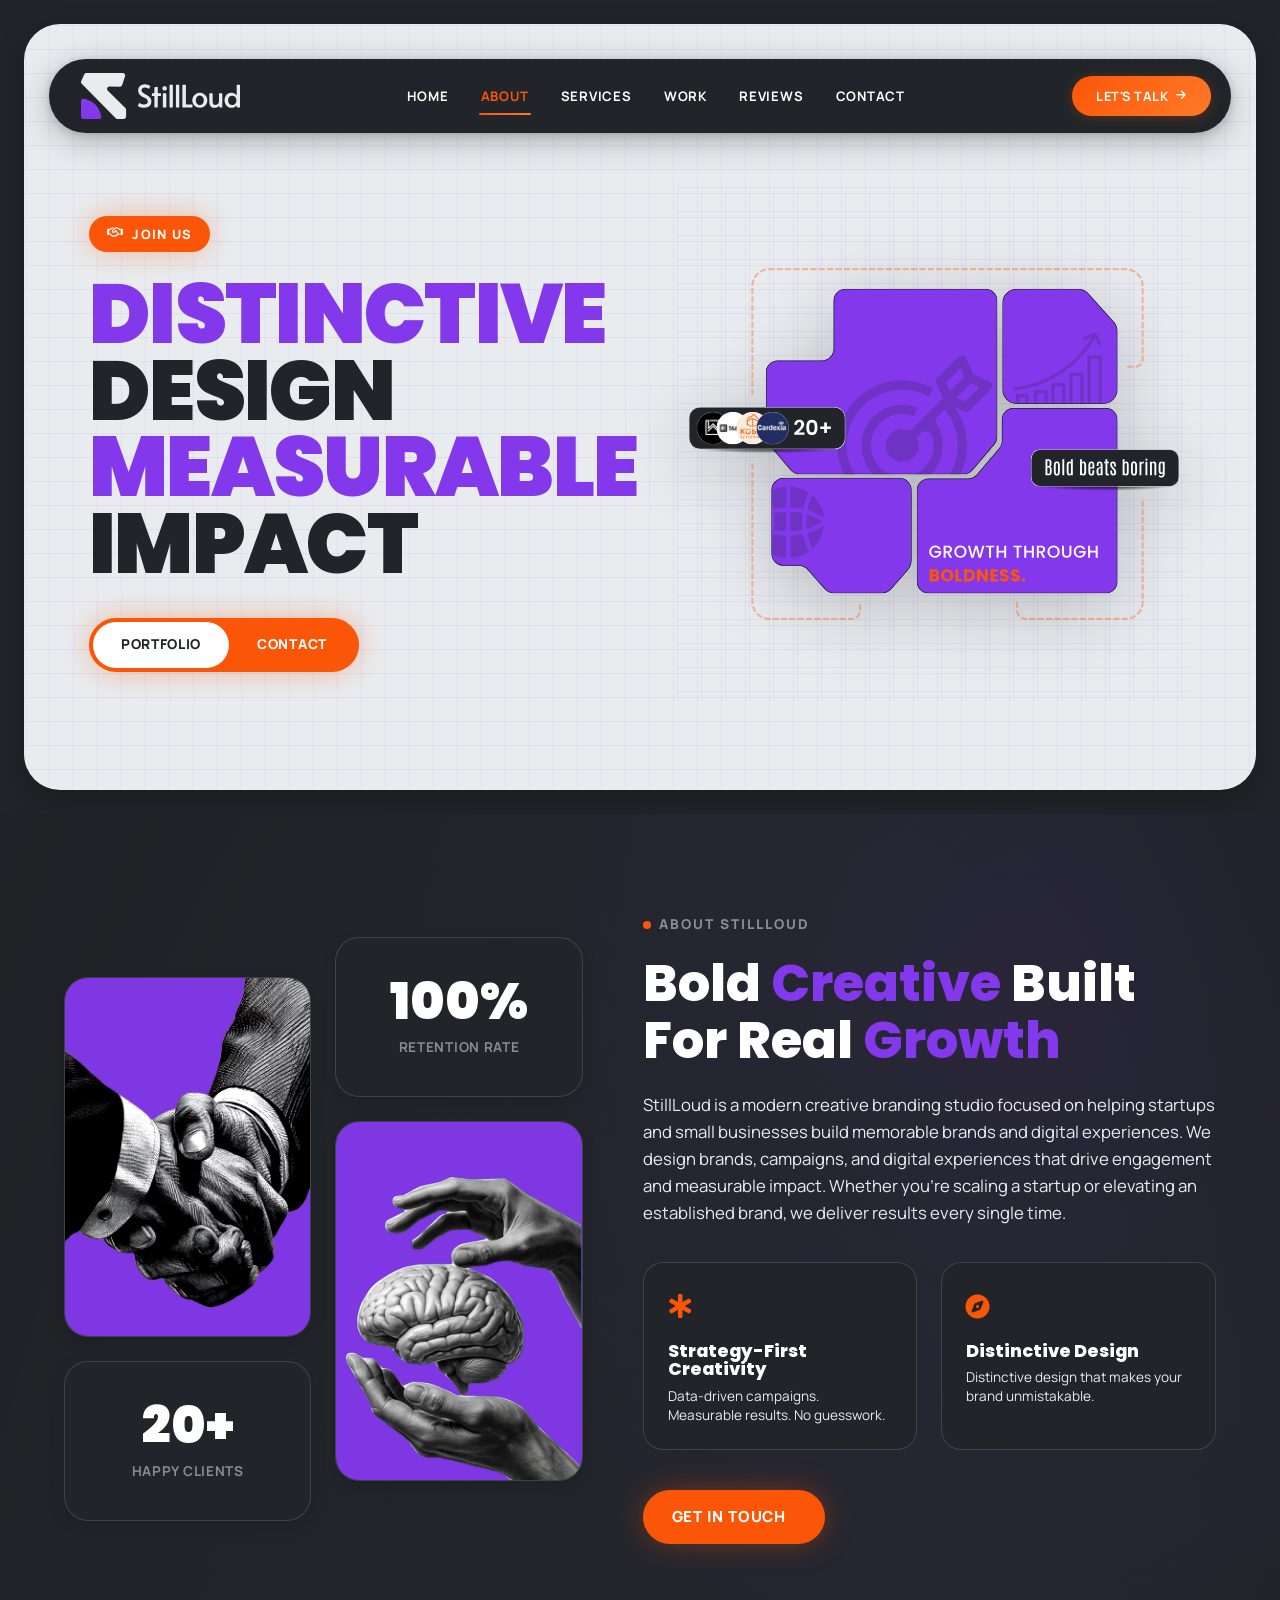
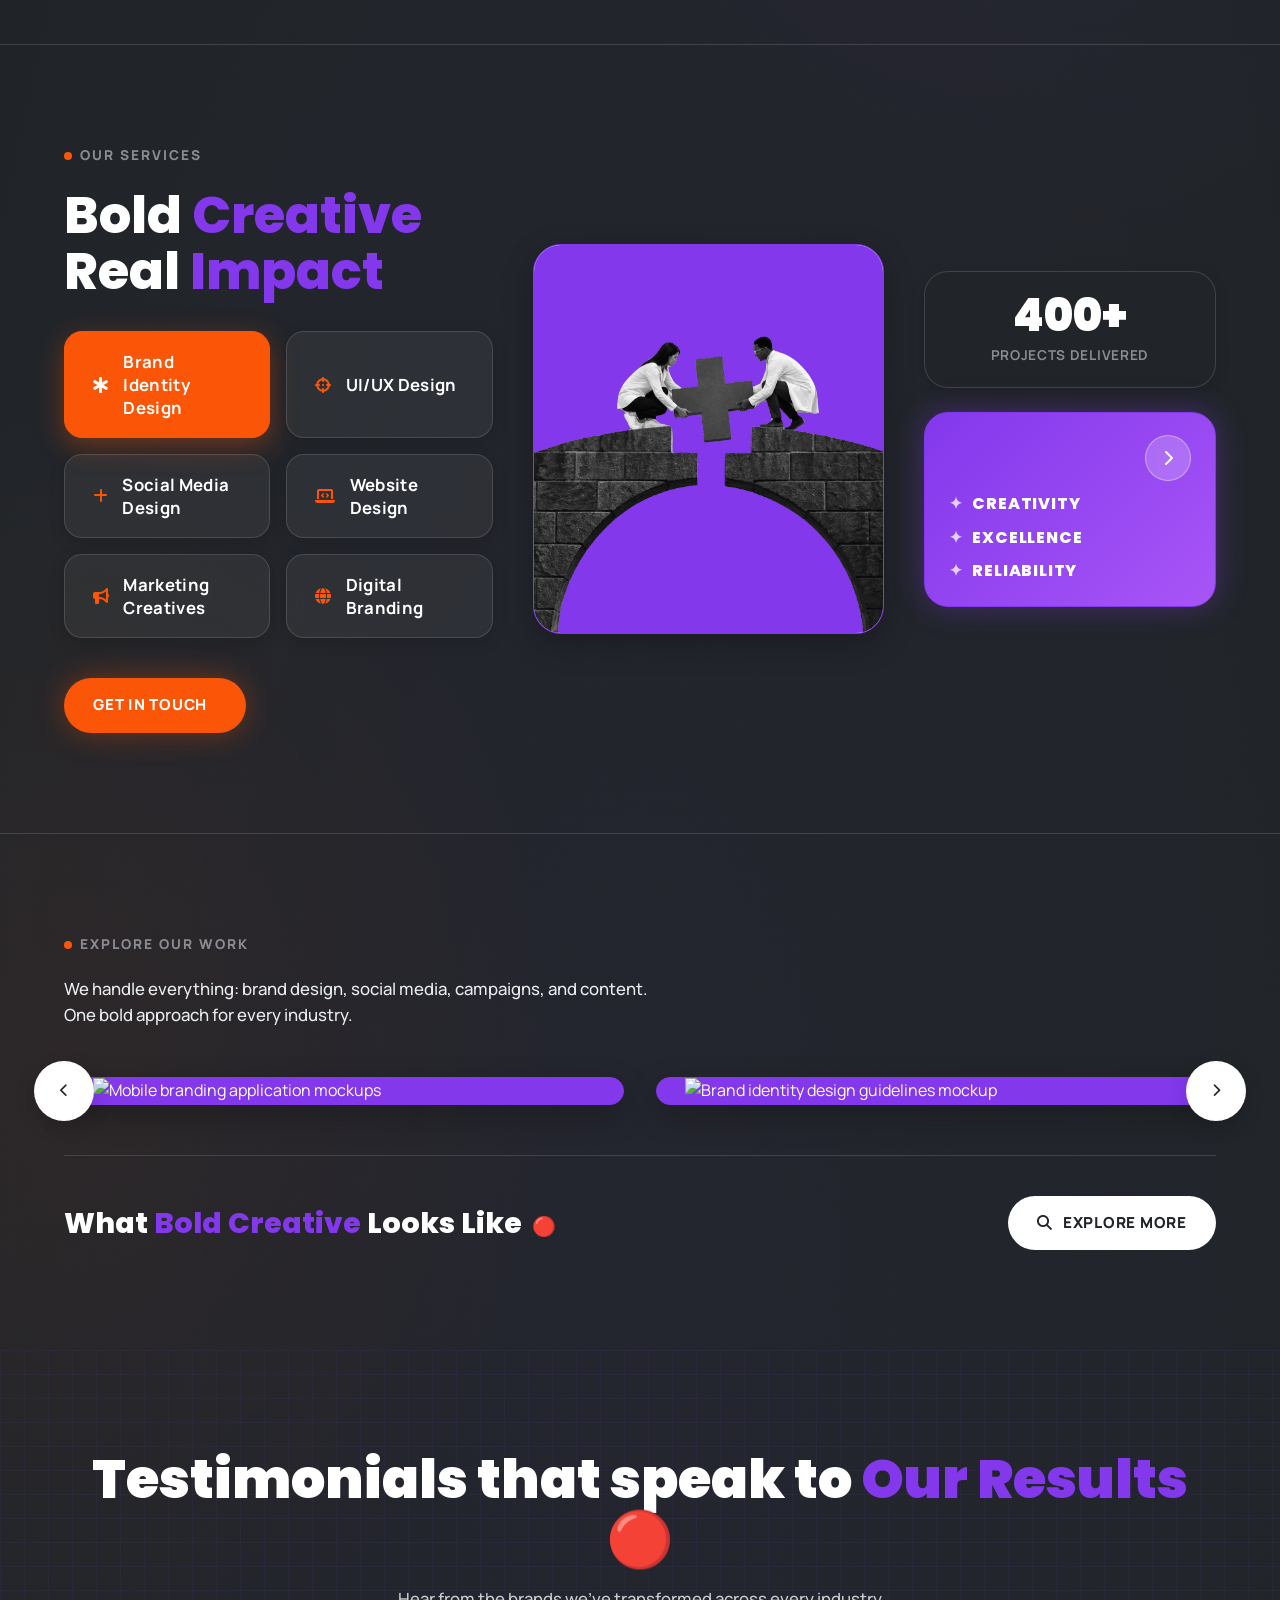
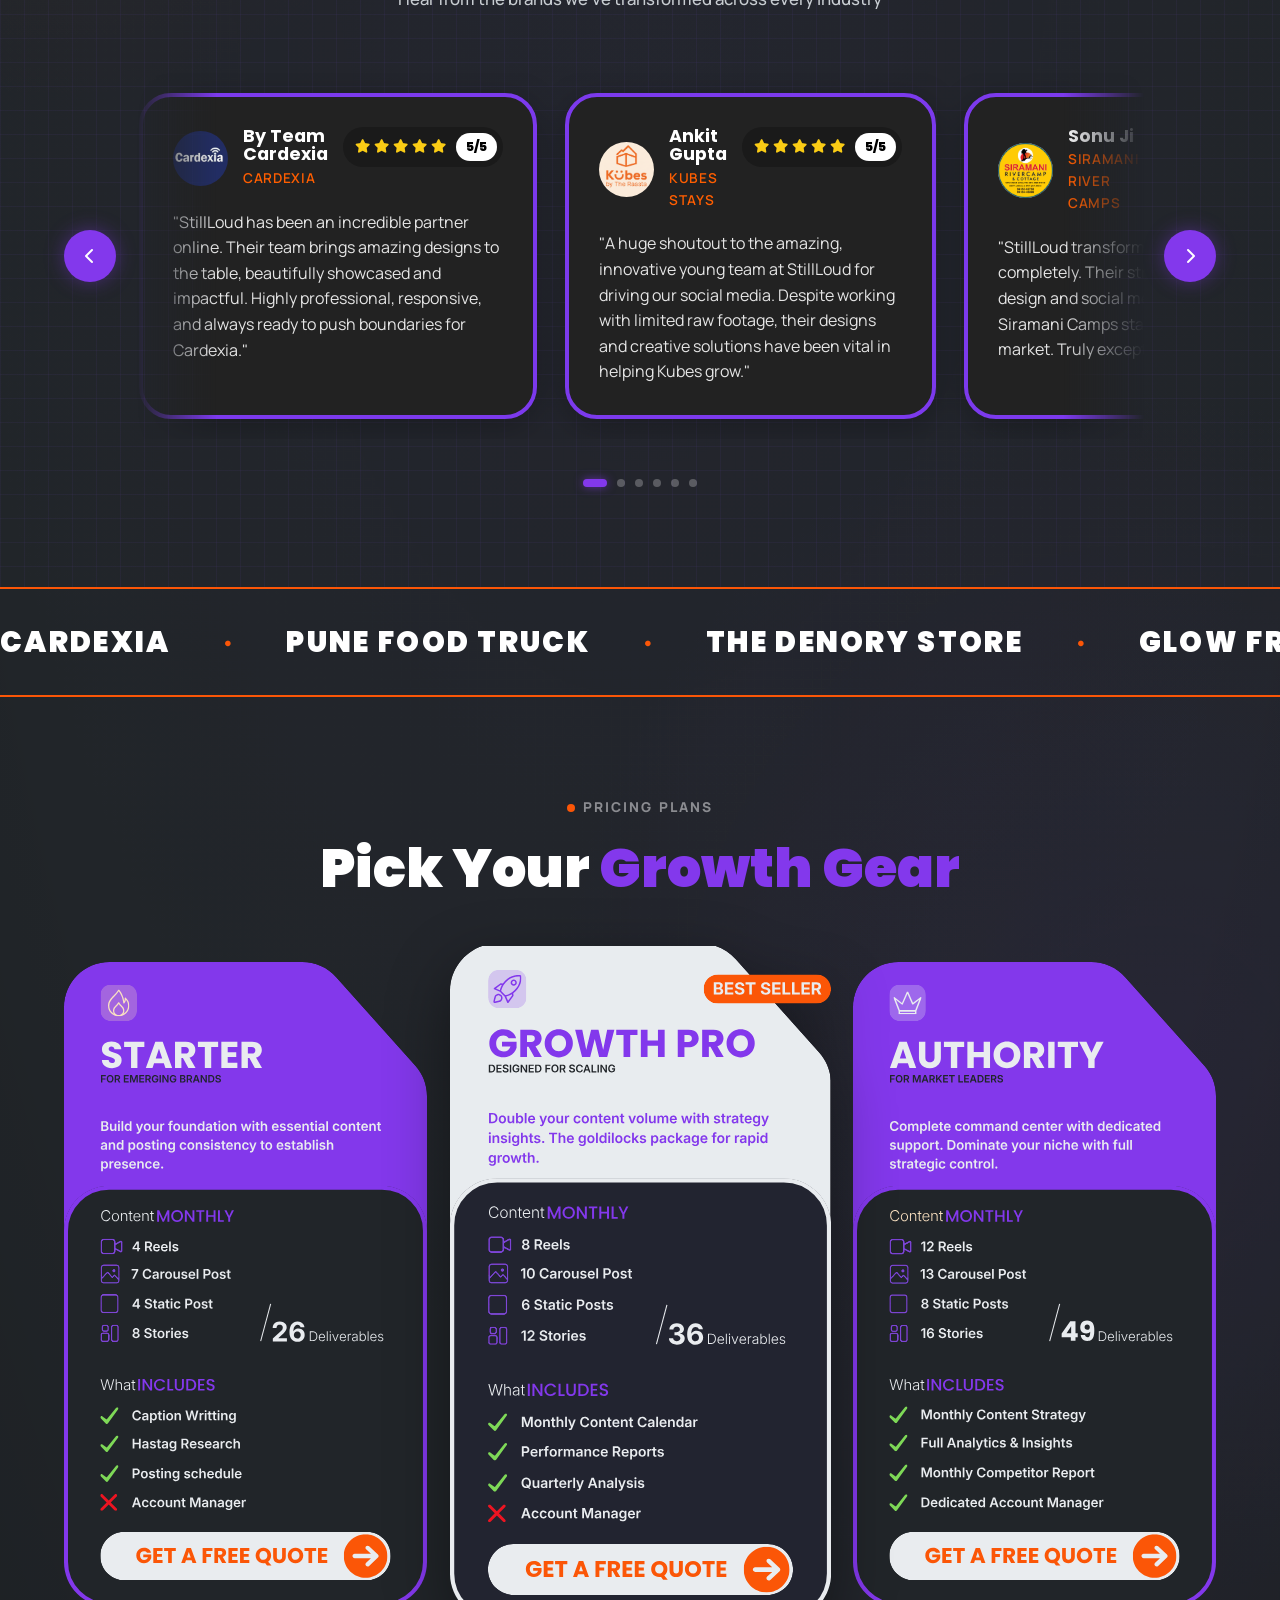
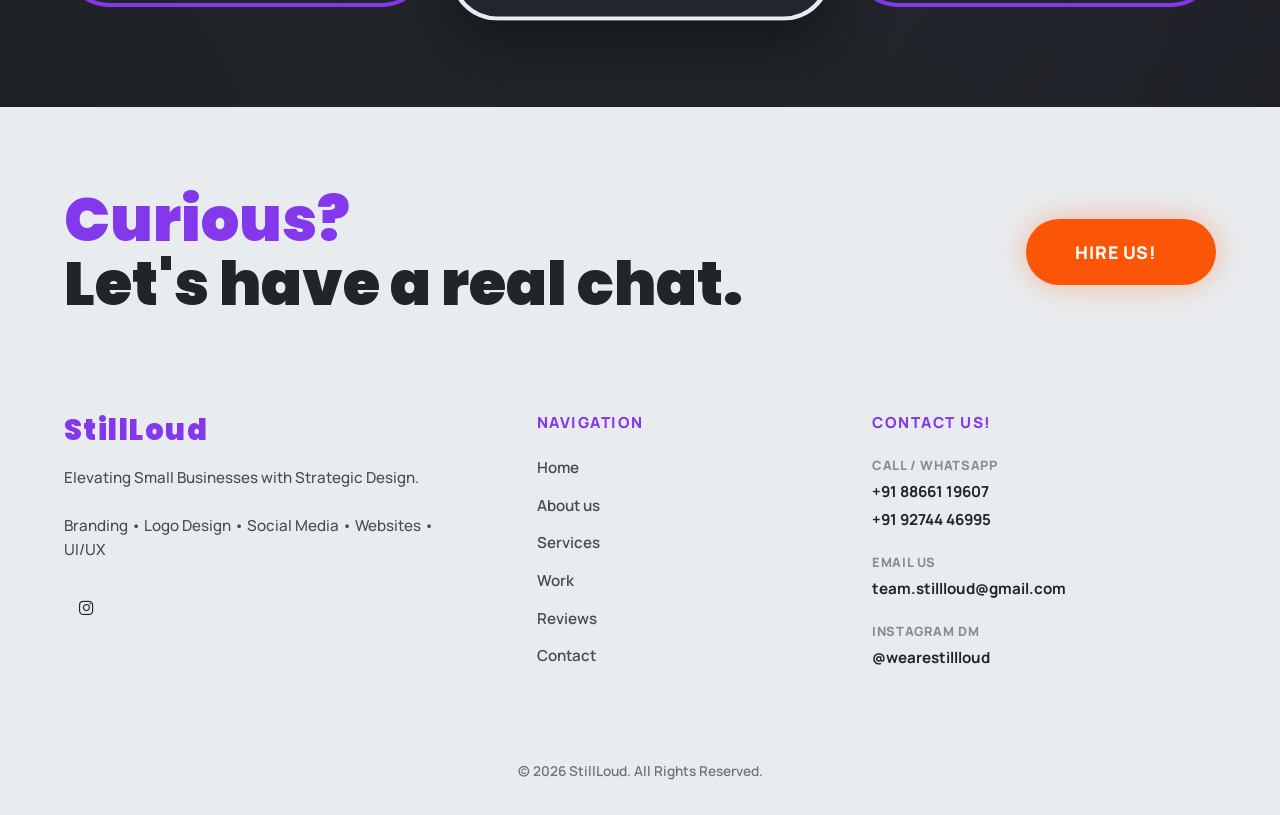
==== commit d1cfafc5: "fixing testimonial" ====
--- a/index.html
+++ b/index.html
@@ -350,8 +350,8 @@
             <img src="assets/Testemonial_Logos/cardexia.jpg" alt="Cardexia logo" class="t-company-logo" loading="lazy">
           </div>
           <div class="author-details">
-            <h4>Sonu Ji</h4>
-            <p>Cardexia Beer Camps</p>
+            <h4>By Team Cardexia</h4>
+            <p>Cardexia</p>
           </div>
         </div>
 
@@ -381,8 +381,8 @@
             <img src="assets/Testemonial_Logos/Kubes 1.png" alt="Kubes logo" class="t-company-logo" loading="lazy">
           </div>
           <div class="author-details">
-            <h4>Jay Panchal</h4>
-            <p>Kubes by the Raasta</p>
+            <h4>Ankit Gupta</h4>
+            <p>KUBES STAYS</p>
           </div>
         </div>
 
@@ -412,8 +412,8 @@
             <img src="assets/Testemonial_Logos/SIRAMANI CAMPS LOGO.jpg" alt="Siramani logo" class="t-company-logo" loading="lazy">
           </div>
           <div class="author-details">
-            <h4>Siramani Team</h4>
-            <p>Siramani Camps &amp; Cottages</p>
+            <h4>Sonu Ji</h4>
+            <p>Siramani River camps </p>
           </div>
         </div>
 
@@ -443,8 +443,8 @@
             <img src="assets/Testemonial_Logos/Denory .jpg" alt="Denory logo" class="t-company-logo" loading="lazy">
           </div>
           <div class="author-details">
-            <h4>Denory Team</h4>
-            <p>The Denory Store</p>
+            <h4>Denish Maniya</h4>
+            <p>The Denory</p>
           </div>
         </div>
 
@@ -474,7 +474,7 @@
             <img src="assets/Testemonial_Logos/mahakali-industries-logo.png" alt="Mahakali logo" class="t-company-logo" loading="lazy">
           </div>
           <div class="author-details">
-            <h4>Mahakali Team</h4>
+            <h4>Jay Panchal</h4>
             <p>Mahakali Industries</p>
           </div>
         </div>
@@ -505,8 +505,8 @@
             <img src="assets/Testemonial_Logos/Wllcraft_Logo.ico" alt="Wllcraft logo" class="t-company-logo" loading="lazy">
           </div>
           <div class="author-details">
-            <h4>Wllcraft Team</h4>
-            <p>Wllcraft</p>
+            <h4>Wllcraft </h4>
+            <p>By Team Wllcraft</p>
           </div>
         </div>
 
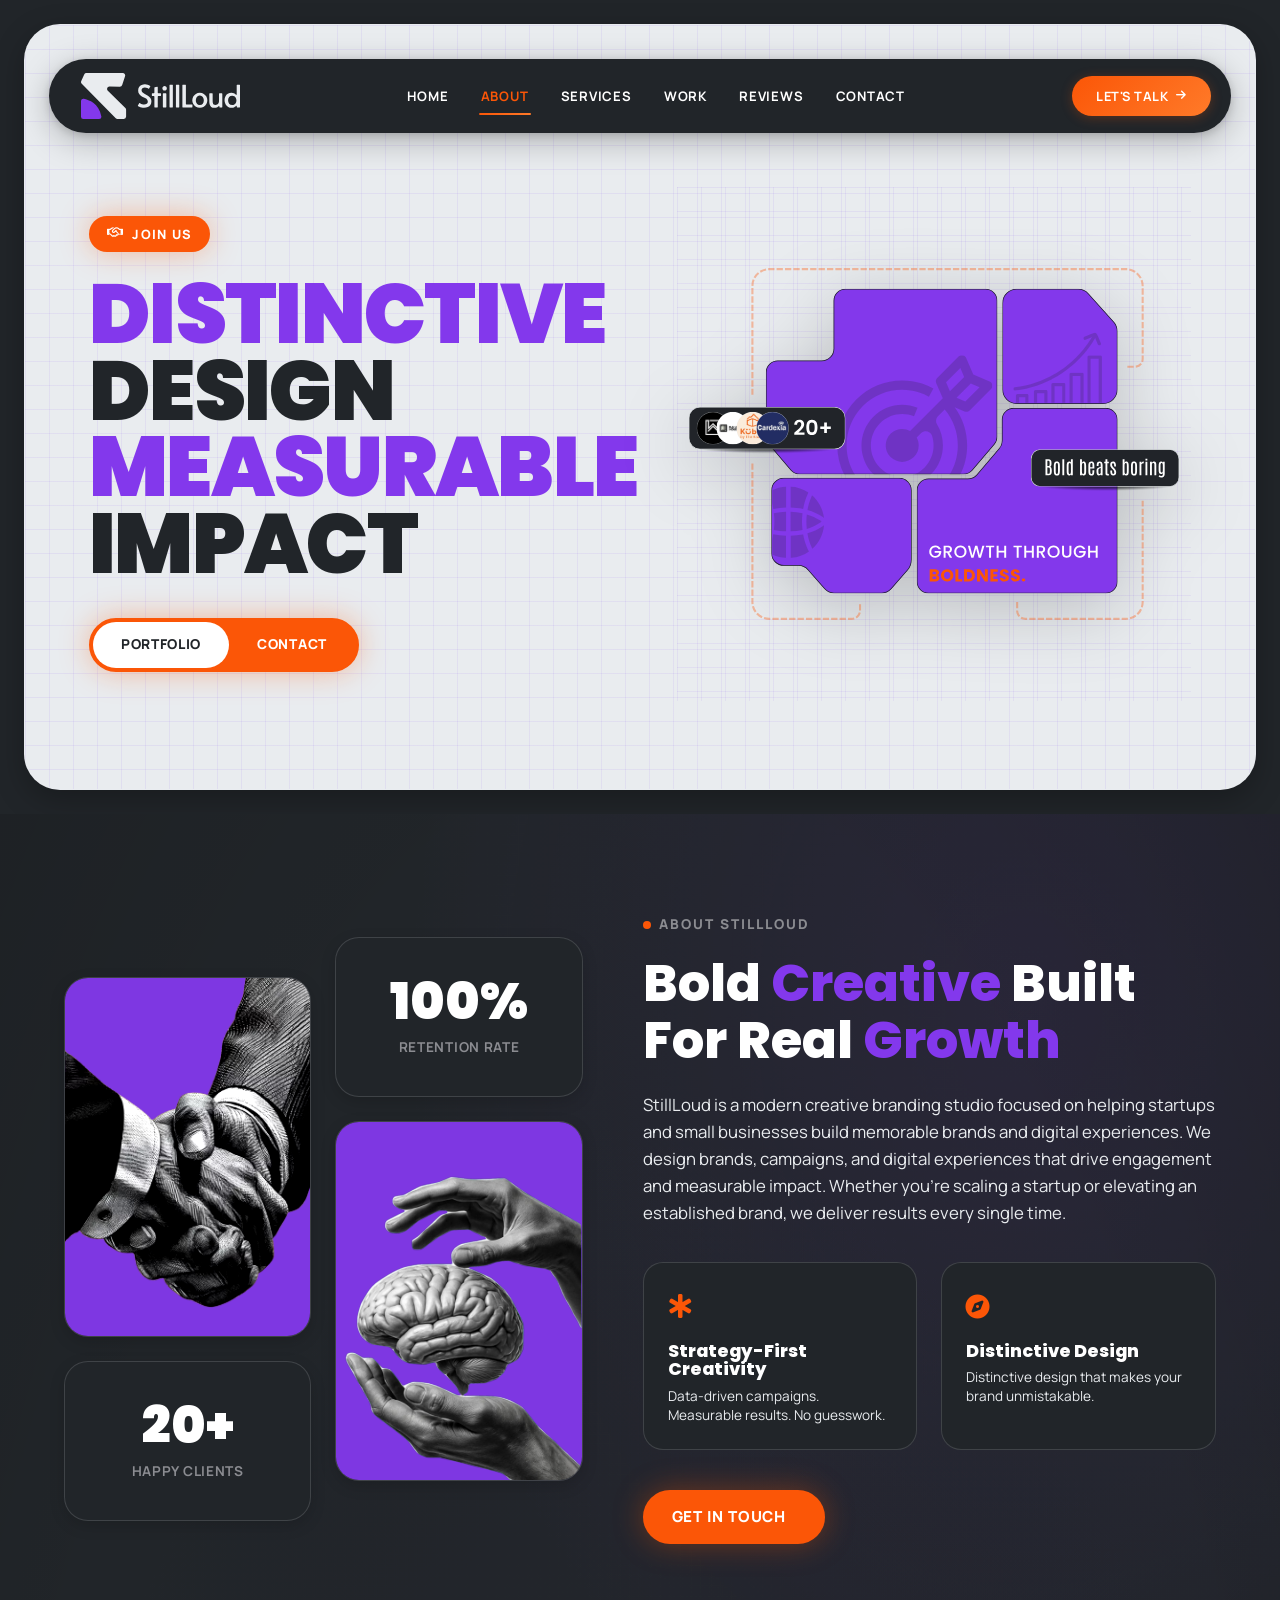
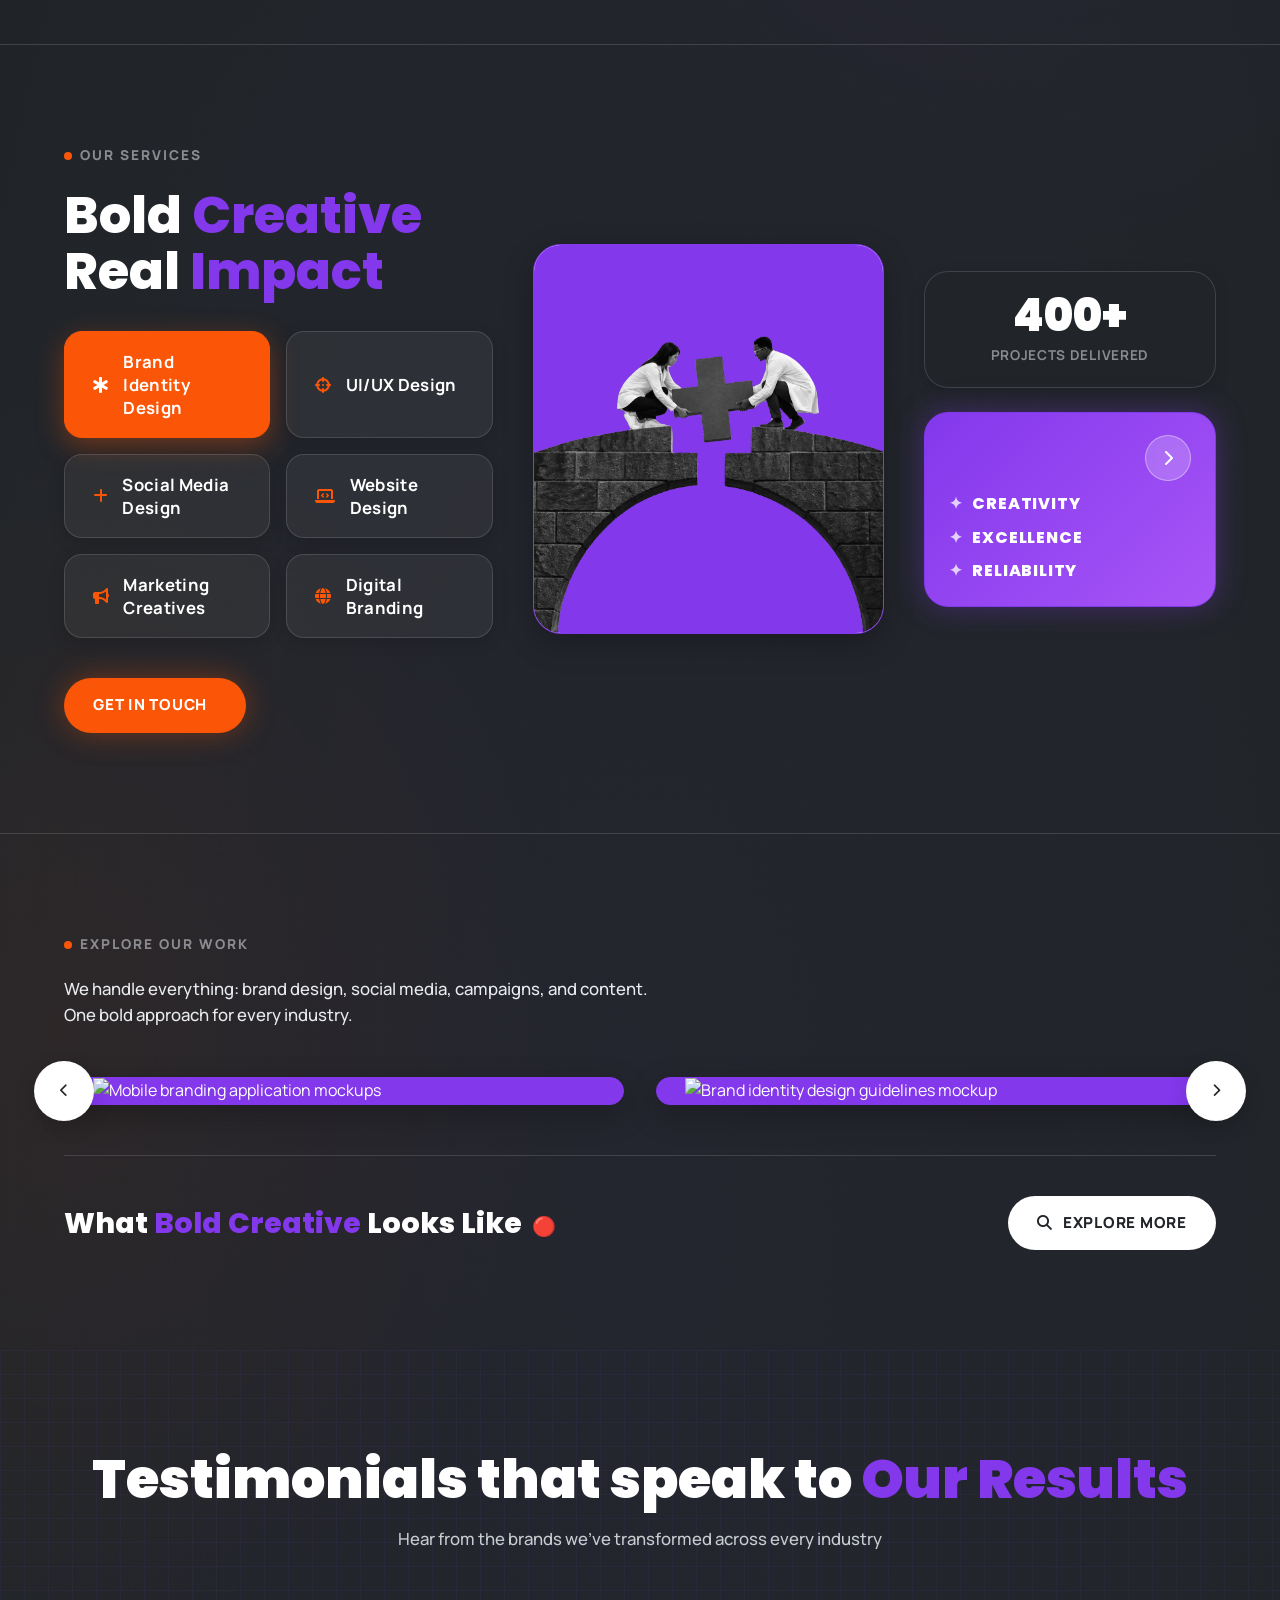
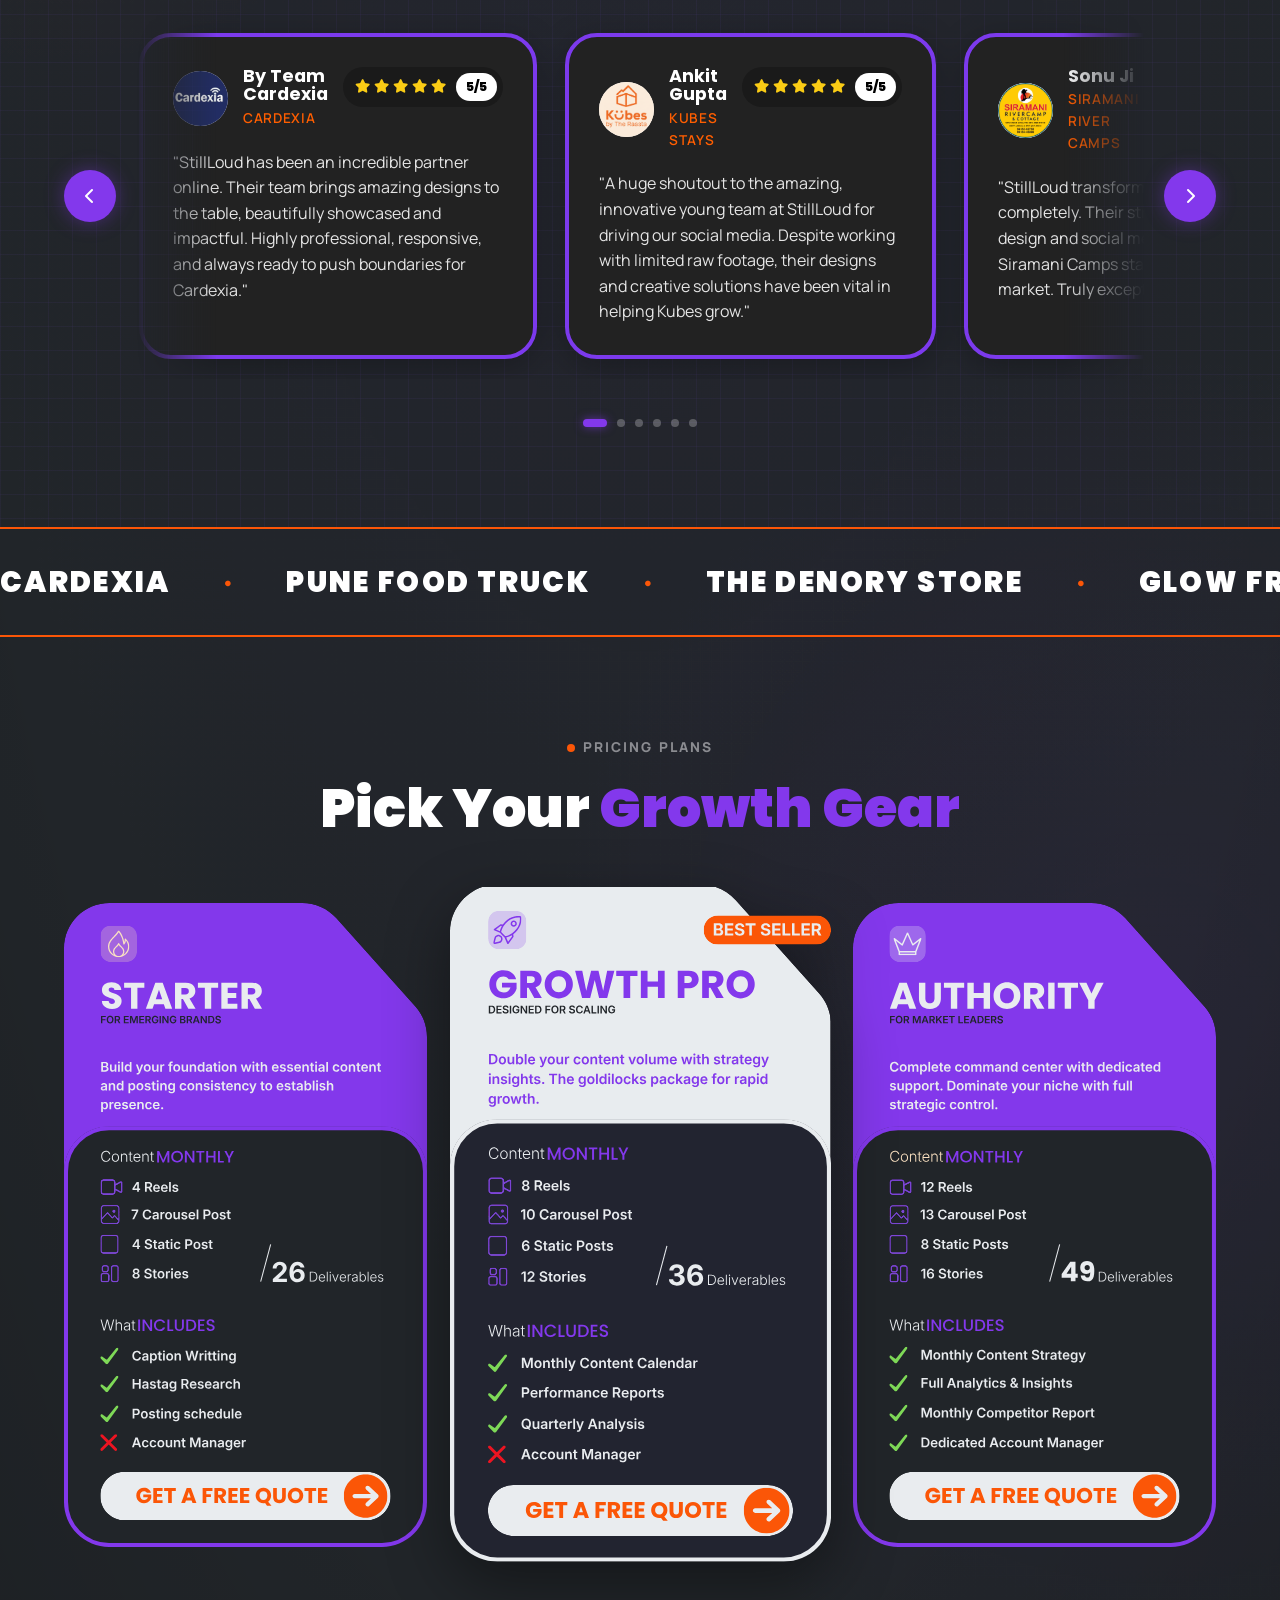
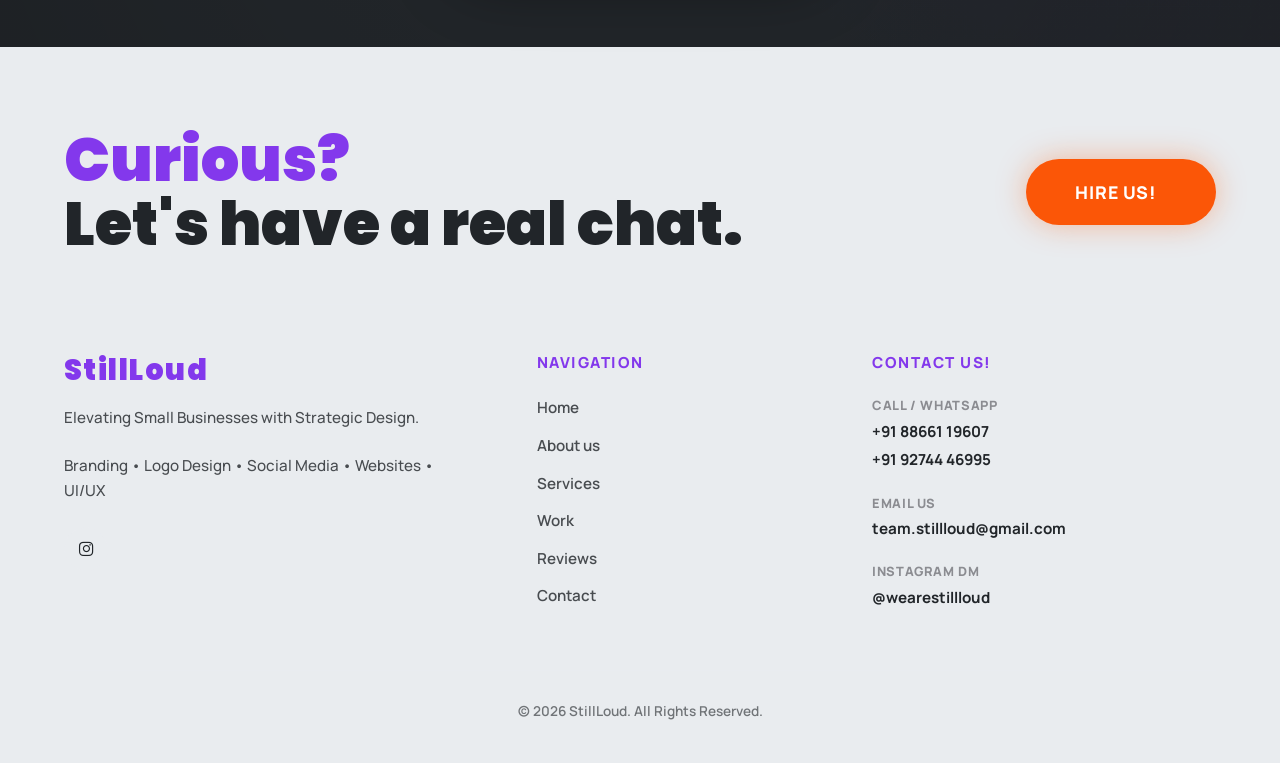
==== commit 92ab034a: "fixing testimonial red" ====
--- a/index.html
+++ b/index.html
@@ -323,7 +323,7 @@
       <div class="section-container">
         <div class="testimonials-header">
           <h2 class="testimonials-title">
-            Testimonials that speak to <span class="highlight-red">Our Results 🔴</span>
+            Testimonials that speak to <span class="highlight-red">Our Results</span>
           </h2>
           <p class="testimonials-subtitle">
             Hear from the brands we've transformed across every industry
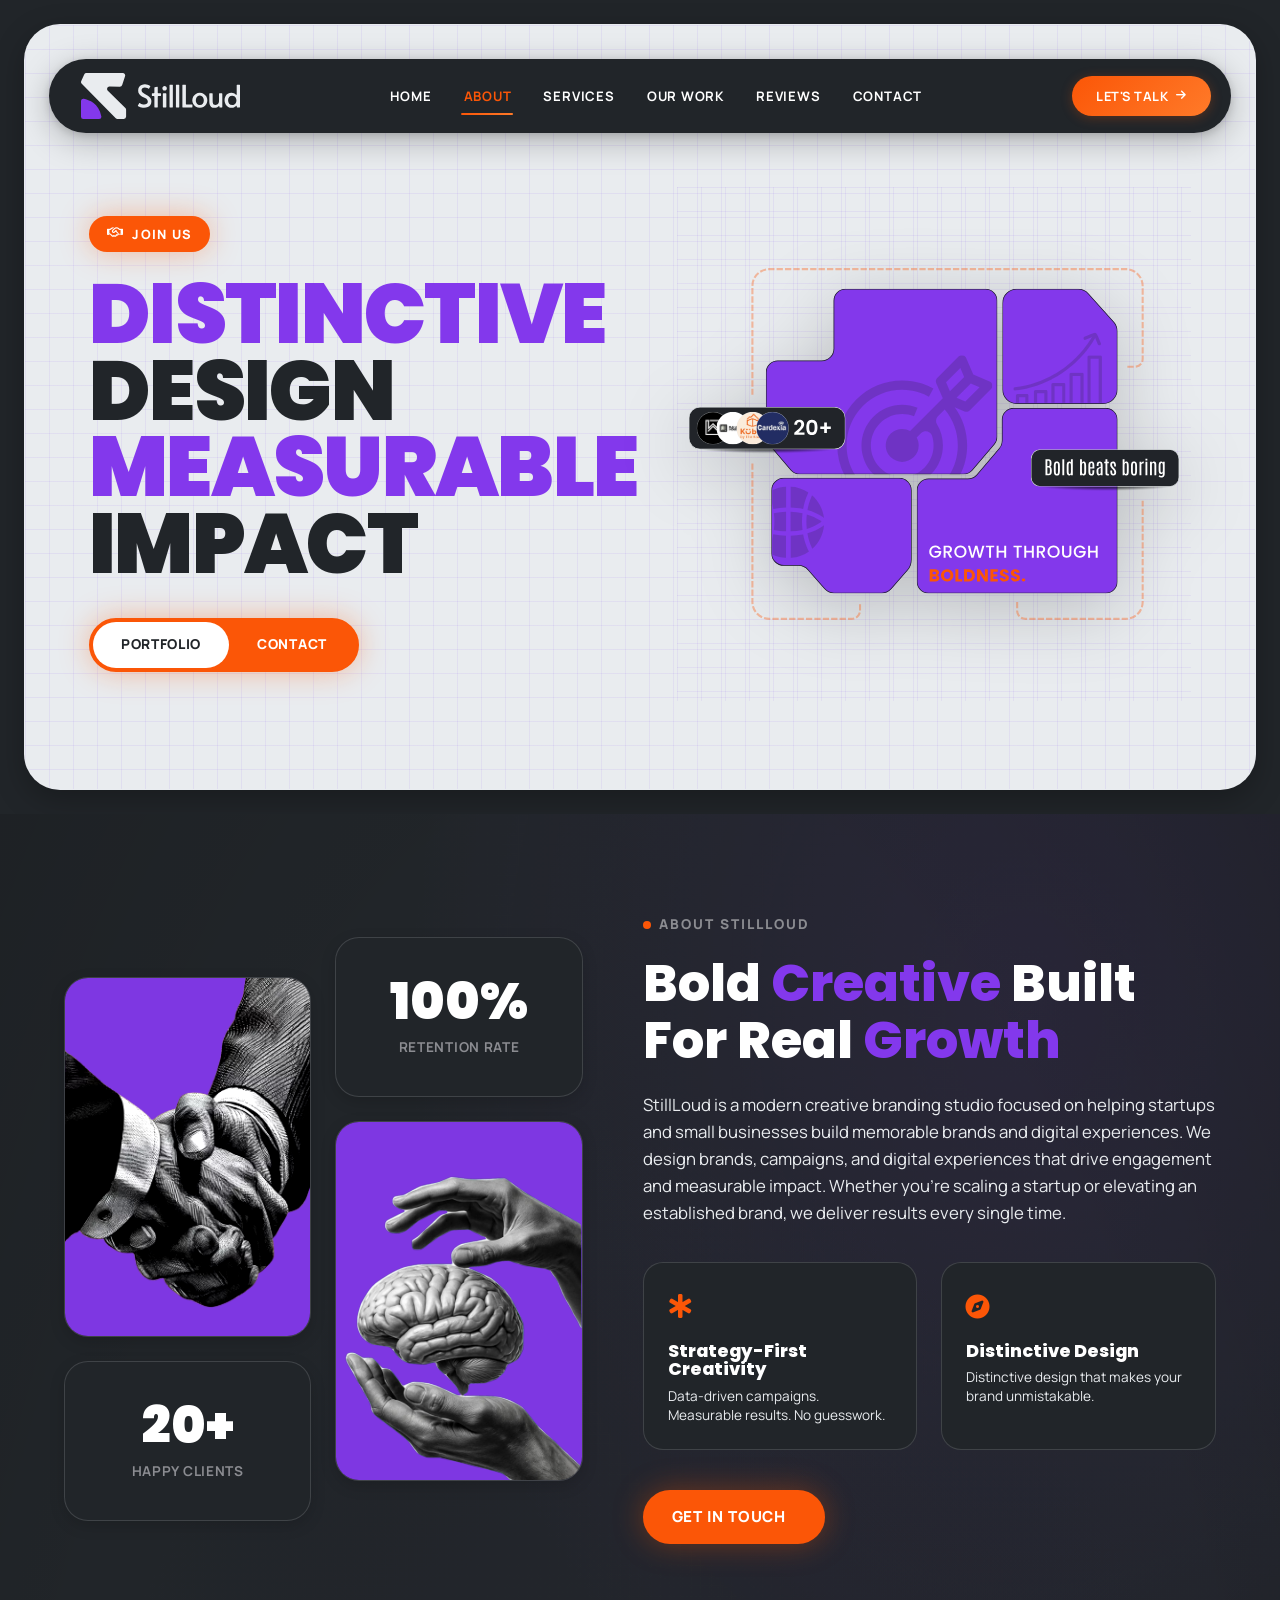
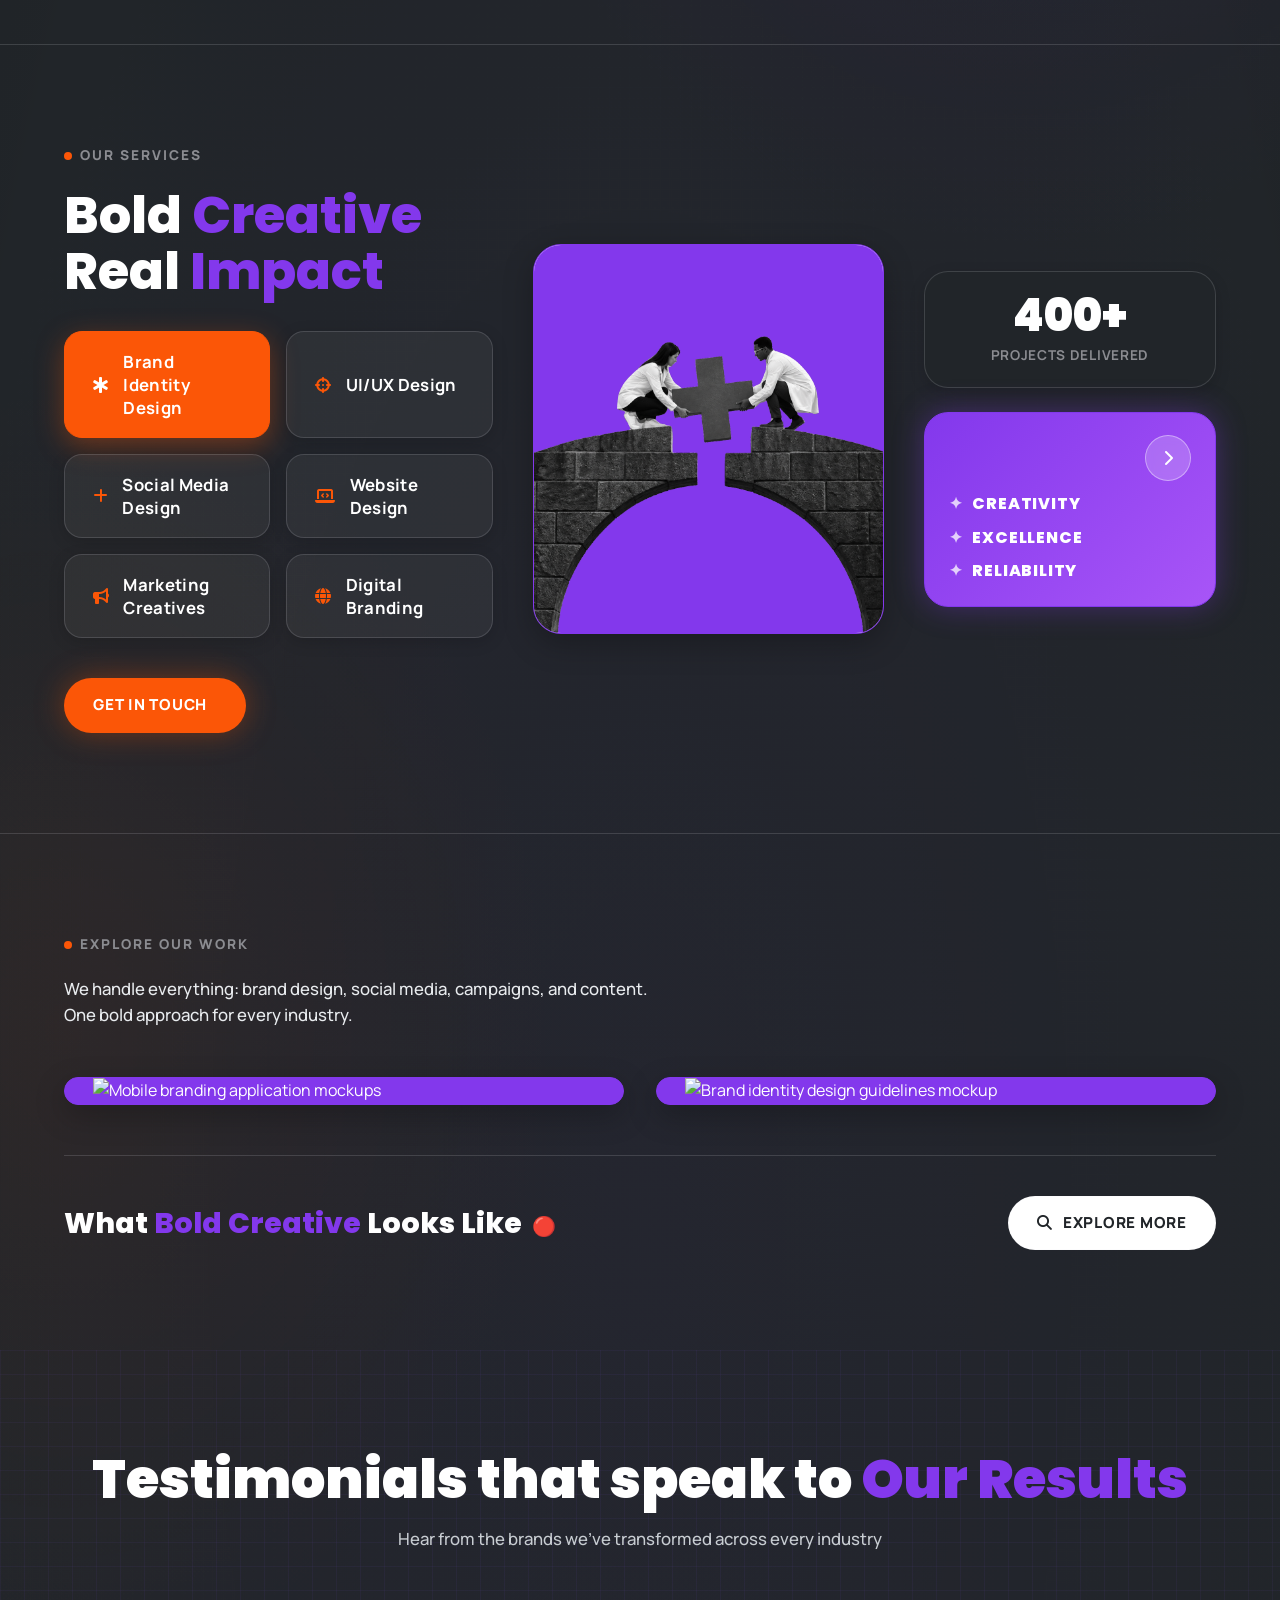
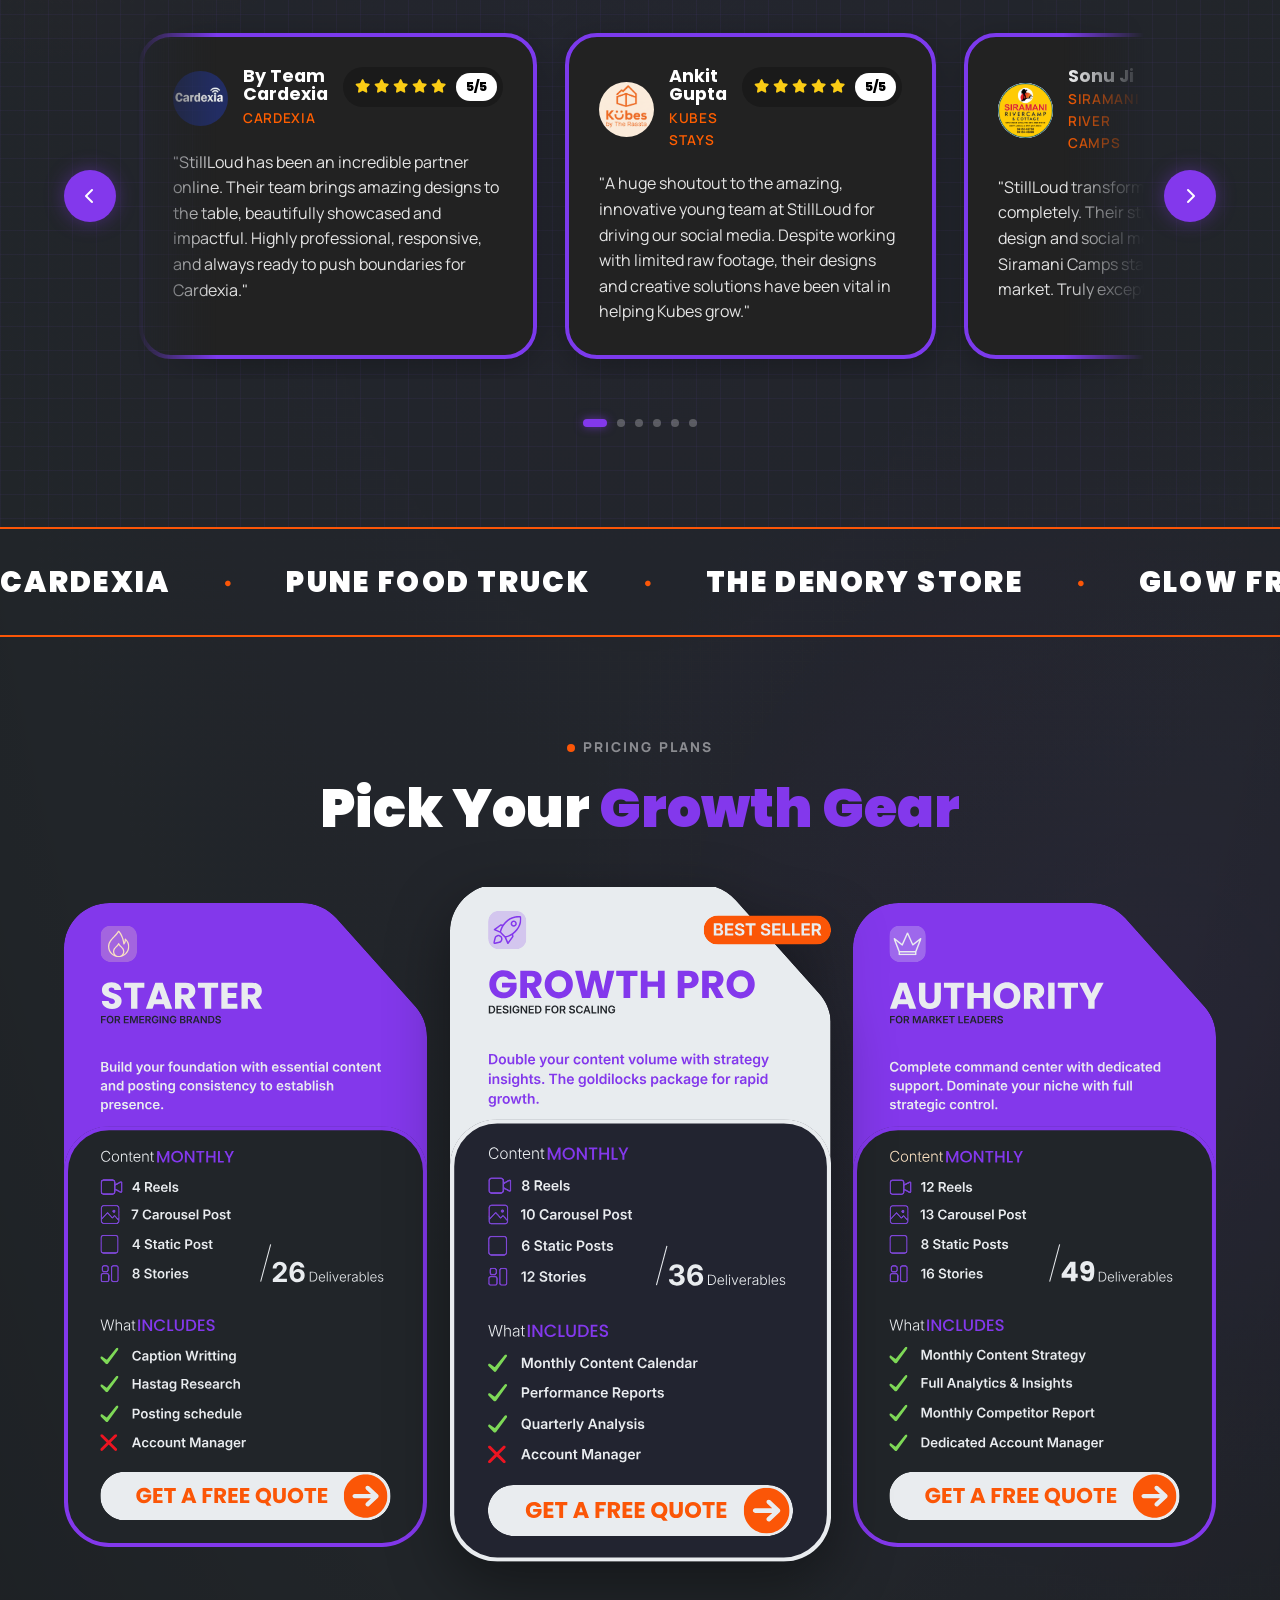
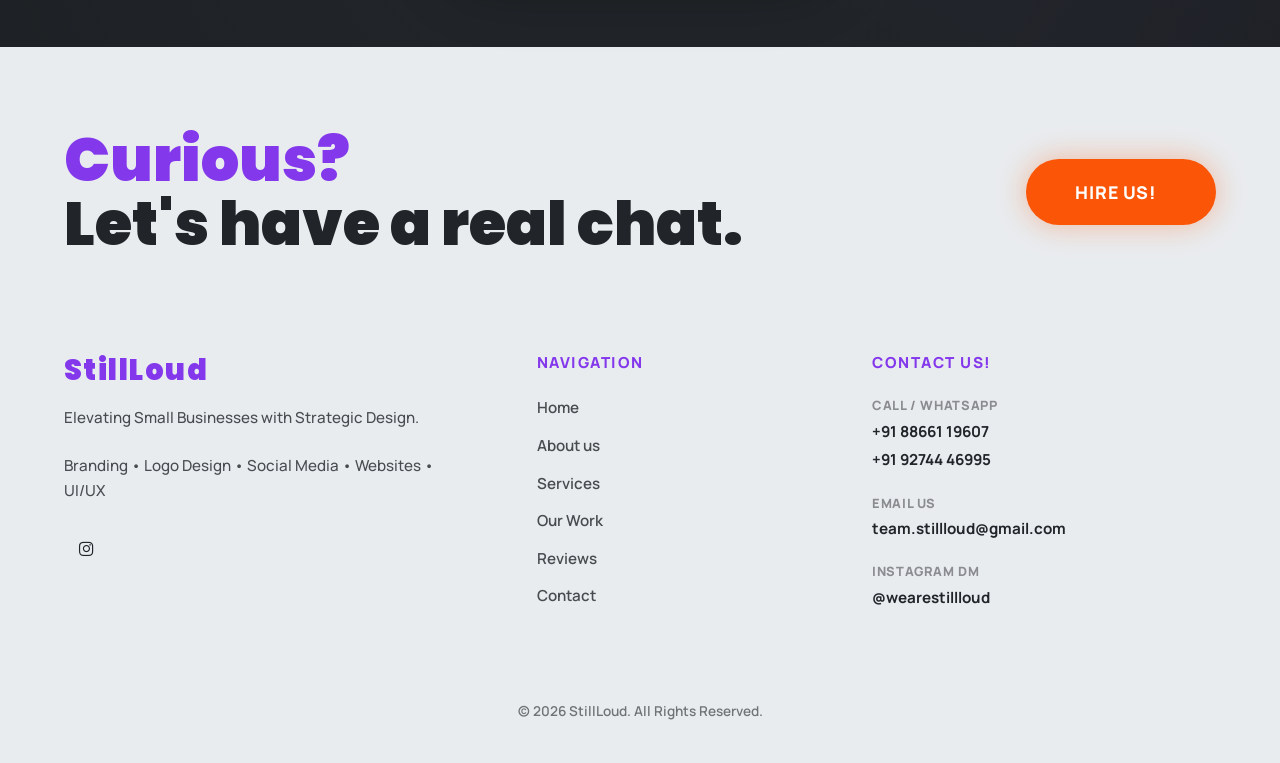
==== commit 027cad18: "Add Our Work portfolio page" ====
--- a/index.html
+++ b/index.html
@@ -74,7 +74,7 @@
             <li><a href="#home" class="active">Home</a></li>
             <li><a href="#about">About</a></li>
             <li><a href="#services">Services</a></li>
-            <li><a href="#work">Work</a></li>
+            <li><a href="our-work.html" class="nav-link-work">Our Work</a></li>
             <li><a href="#reviews">Reviews</a></li>
             <li><a href="#contact">Contact</a></li>
           </ul>
@@ -107,7 +107,7 @@
             <span class="highlight-dark">IMPACT</span>
           </h1>
           <div class="hero-actions-pill">
-            <a href="#work" class="btn-portfolio-pill">Portfolio</a>
+            <a href="our-work.html" class="btn-portfolio-pill">Portfolio</a>
             <a href="#contact" class="btn-contact-pill">Contact</a>
           </div>
         </div>
@@ -281,10 +281,6 @@
 
         <!-- Portfolio Cards Row -->
         <div class="portfolio-carousel-wrapper">
-          <button class="carousel-nav-btn prev-btn" id="portfolio-prev" aria-label="Previous Project">
-            <i class="fas fa-chevron-left"></i>
-          </button>
-
           <div class="portfolio-grid" id="portfolio-grid">
             <!-- Card 1 (Mobile branding) -->
             <div class="portfolio-card">
@@ -300,17 +296,13 @@
               </div>
             </div>
           </div>
-
-          <button class="carousel-nav-btn next-btn" id="portfolio-next" aria-label="Next Project">
-            <i class="fas fa-chevron-right"></i>
-          </button>
         </div>
 
         <div class="portfolio-footer">
           <h3 class="portfolio-footer-title">
             What <span class="highlight-red">Bold Creative</span> Looks Like <span class="red-dot">🔴</span>
           </h3>
-          <a href="#contact" class="btn btn-explore-more">
+          <a href="our-work.html" class="btn btn-explore-more">
             <i class="fa-solid fa-magnifying-glass"></i> Explore More
           </a>
         </div>
@@ -664,7 +656,7 @@
             <li><a href="#home">Home</a></li>
             <li><a href="#about">About us</a></li>
             <li><a href="#services">Services</a></li>
-            <li><a href="#work">Work</a></li>
+            <li><a href="our-work.html">Our Work</a></li>
             <li><a href="#reviews">Reviews</a></li>
             <li><a href="#contact">Contact</a></li>
           </ul>
--- a/css/style.css
+++ b/css/style.css
@@ -362,6 +362,10 @@
 
 .nav-links li:nth-child(6) {
   animation-delay: 0.50s;
+}
+
+.nav-links li:nth-child(7) {
+  animation-delay: 0.57s;
 }
 
 .nav-links a {
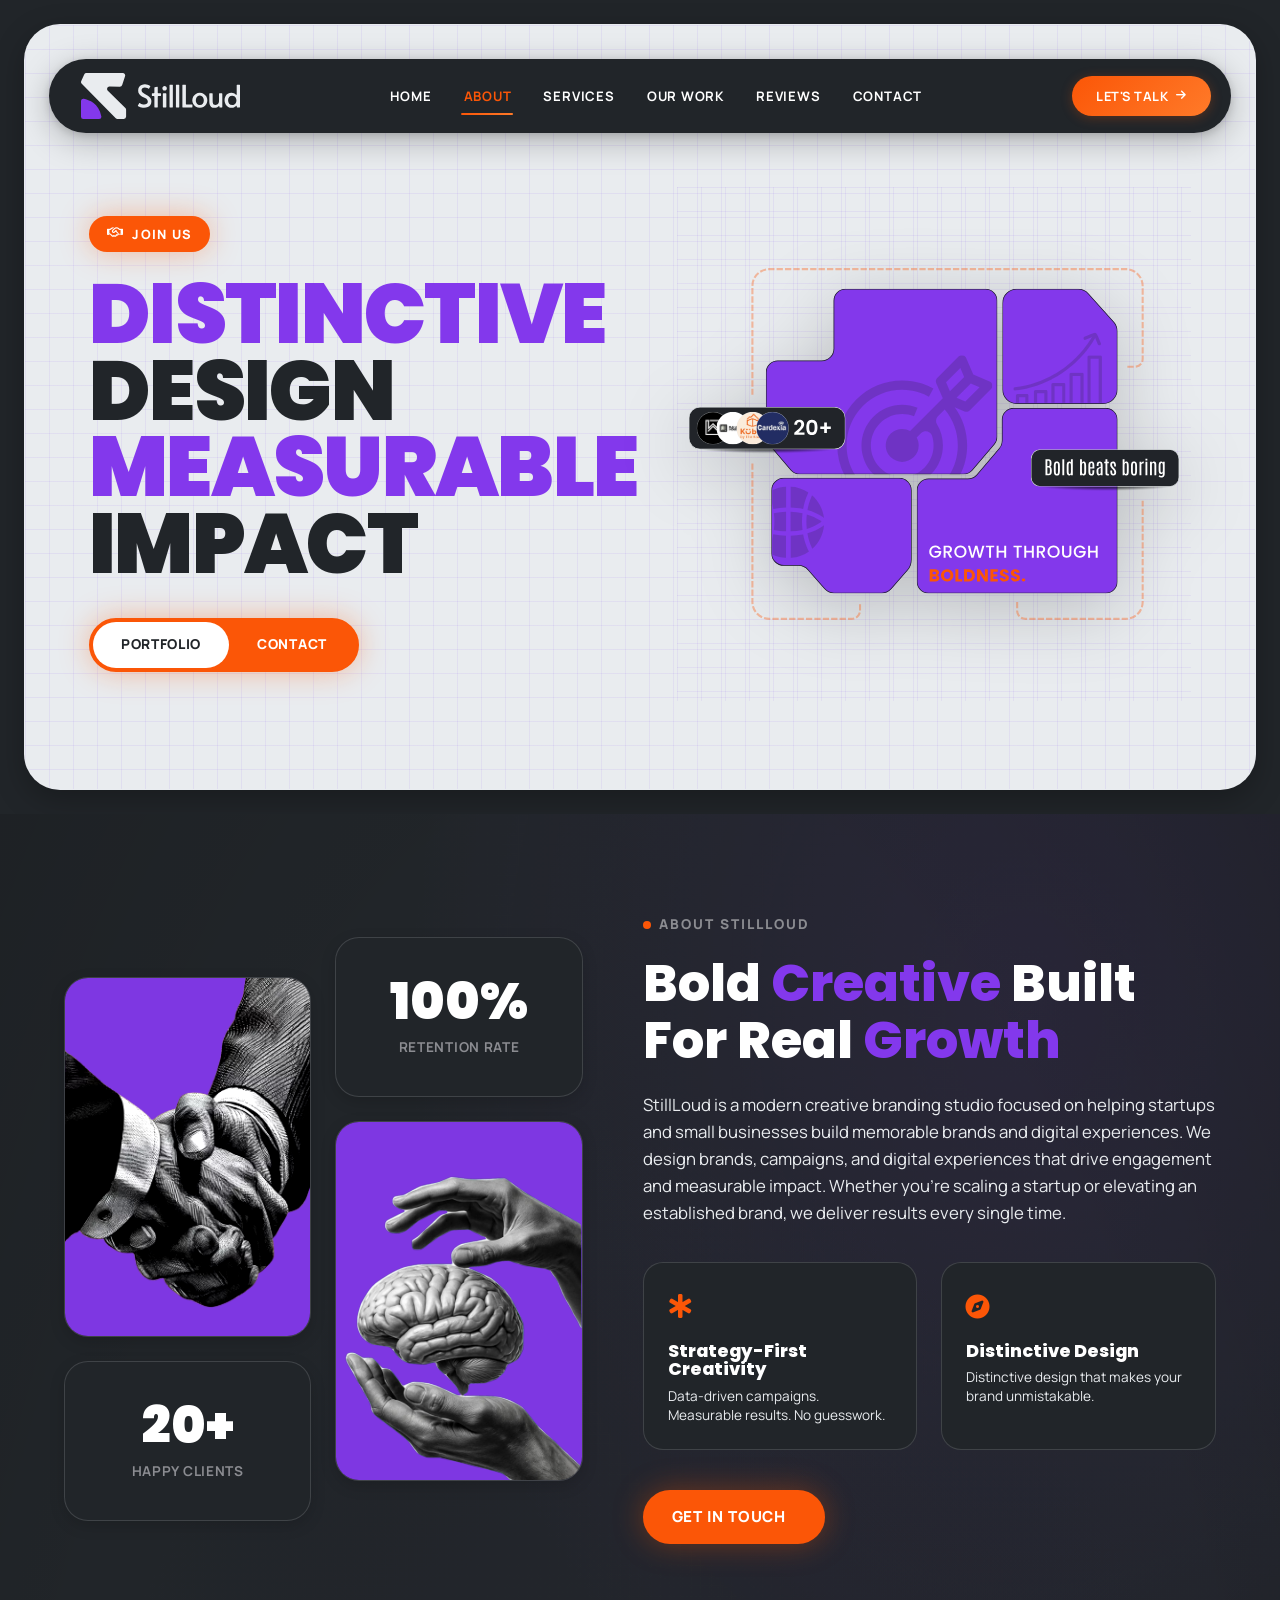
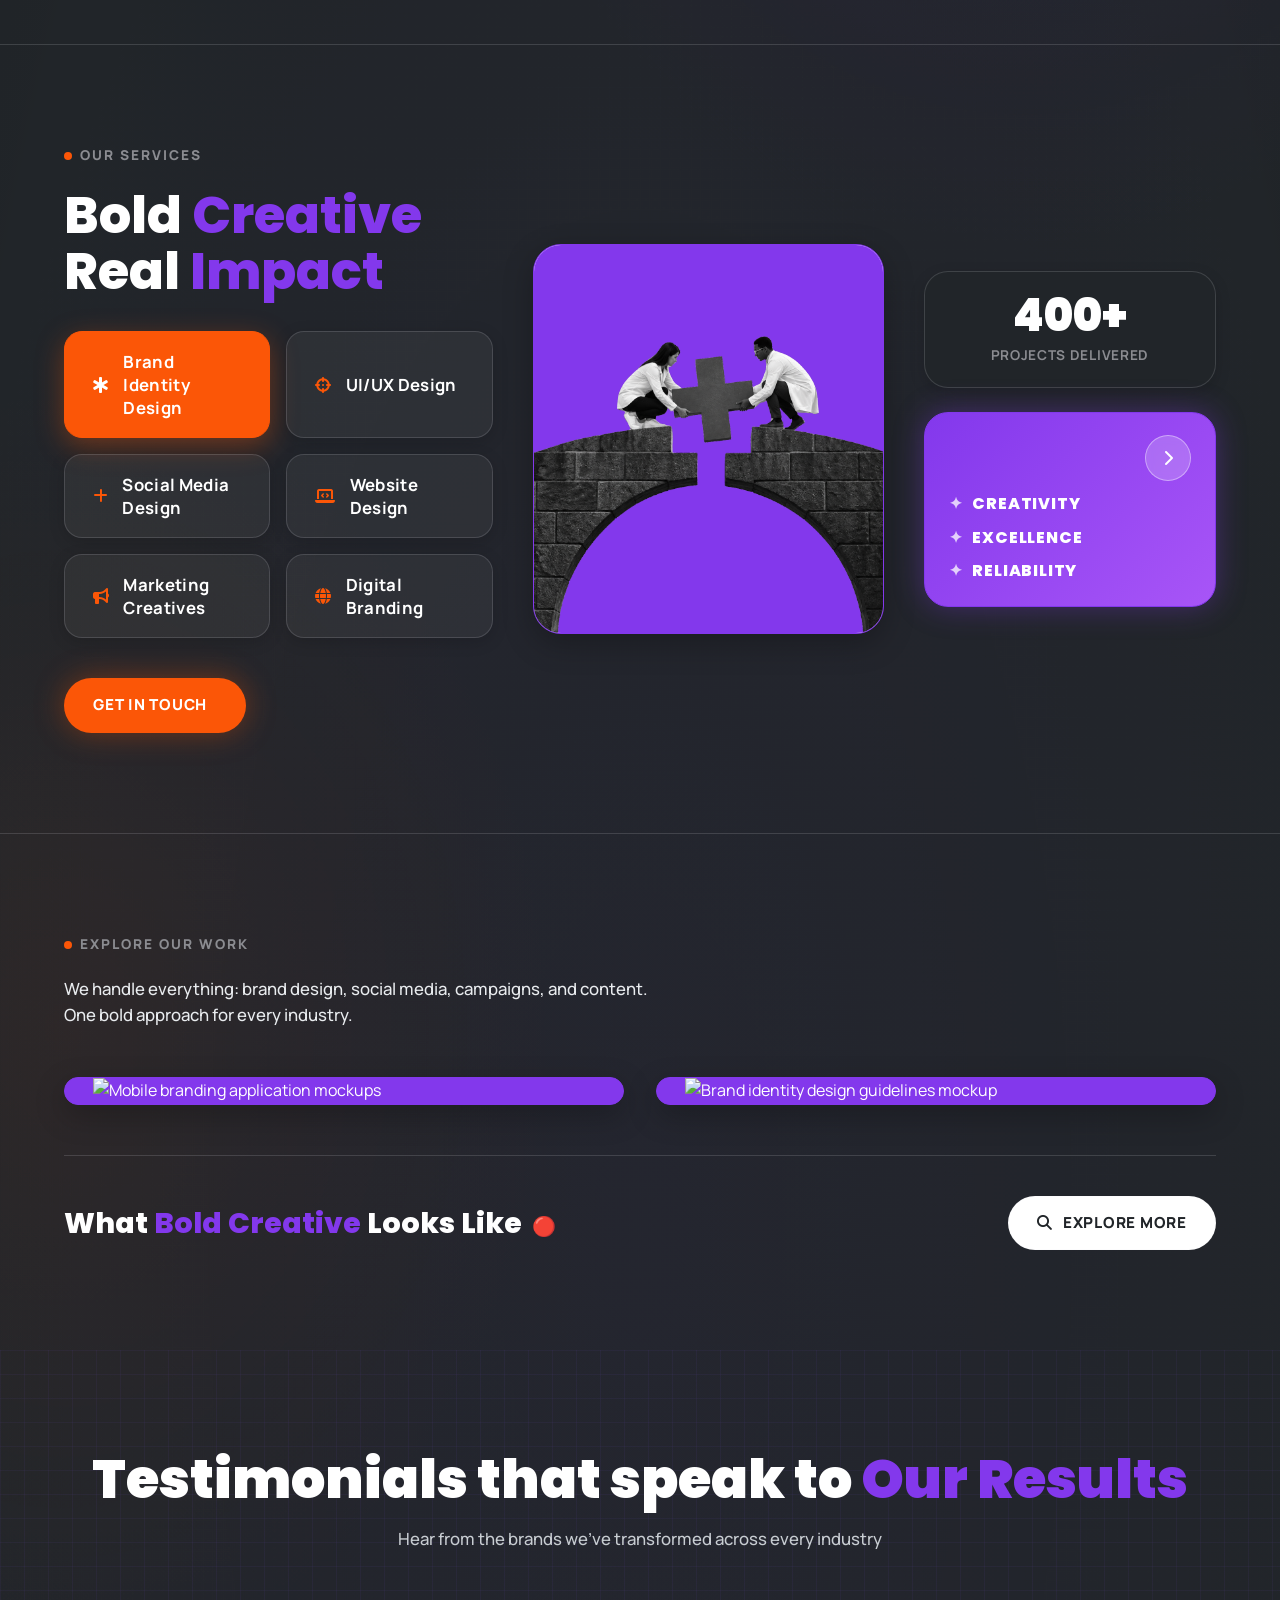
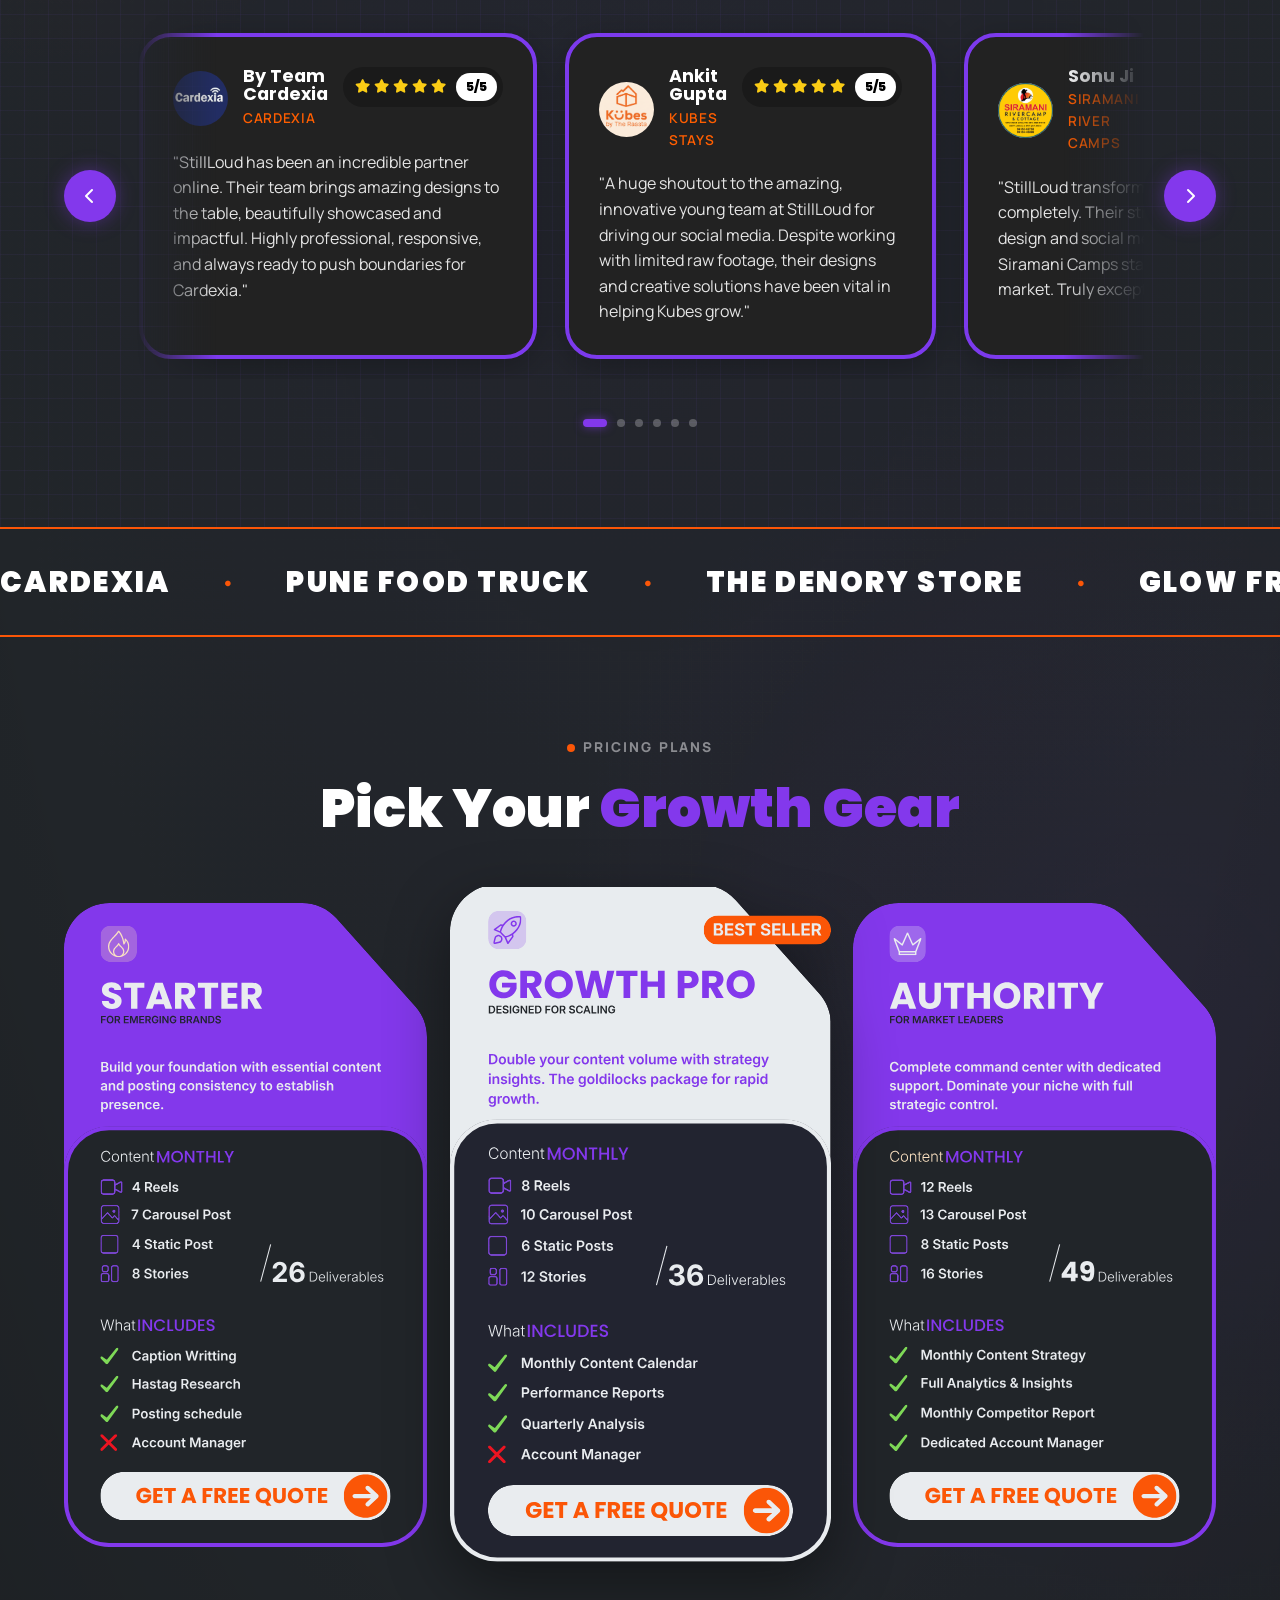
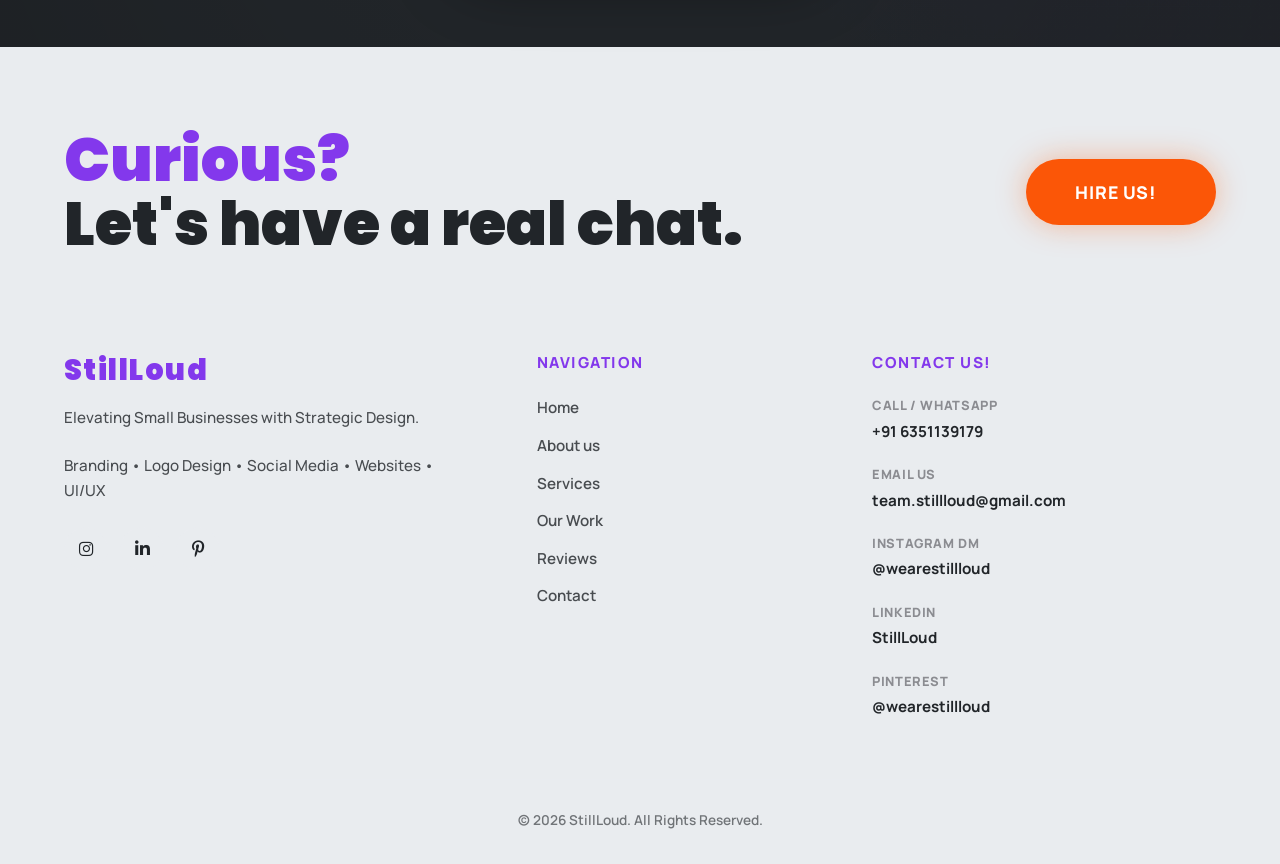
==== commit 5fde0a36: "adding new contacts and link" ====
--- a/index.html
+++ b/index.html
@@ -5,6 +5,8 @@
   <meta charset="UTF-8">
   <!-- Pinterest Verification -->
   <meta name="p:domain_verify" content="1b63087bd2df1cd9a3970c29069d5872" />
+  <!-- Google Search Console Verification -->
+  <meta name="google-site-verification" content="6RRXaTkZvHy-WpPjVwNahqLwI9GJXORKH29Aqt2O5xc" />
   <meta name="viewport" content="width=device-width, initial-scale=1.0">
   <meta name="description" content="StillLoud is a creative branding and digital design studio helping businesses grow through strategic branding, logo design, social media creatives, website design, UI/UX, and digital marketing solutions.">
   <meta name="keywords" content="StillLoud, branding agency, branding studio, creative agency, logo design, brand identity, website design, web development, UI UX design, social media design, digital branding, marketing creatives, graphic design, creative studio, business branding, startup branding, small business branding, portfolio, creative services, India branding agency">
@@ -626,7 +628,7 @@
           </h2>
         </div>
         <div class="footer-upper-btn-wrap">
-          <a href="https://wa.me/8866119607" target="_blank" class="btn btn-hire-us">
+          <a href="https://wa.me/6351139179" target="_blank" class="btn btn-hire-us">
             HIRE US! <i class="fa-solid fa-circle-phone"></i>
           </a>
         </div>
@@ -645,7 +647,9 @@
             Branding • Logo Design • Social Media • Websites • UI/UX
           </p>
           <div class="footer-social-links">
-            <a href="https://instagram.com/wearestillloud" target="_blank" aria-label="Instagram"><i class="fab fa-instagram"></i></a>
+            <a href="https://instagram.com/wearestillloud" target="_blank" rel="noopener noreferrer" aria-label="Instagram"><i class="fab fa-instagram"></i></a>
+            <a href="https://www.linkedin.com/company/stillloud/?viewAsMember=true" target="_blank" rel="noopener noreferrer" aria-label="LinkedIn"><i class="fab fa-linkedin-in"></i></a>
+            <a href="https://in.pinterest.com/wearestillloud/" target="_blank" rel="noopener noreferrer" aria-label="Pinterest"><i class="fab fa-pinterest-p"></i></a>
           </div>
         </div>
 
@@ -668,8 +672,7 @@
           <ul class="footer-contact-list">
             <li>
               <span class="contact-label">Call / WhatsApp</span>
-              <span class="contact-value"><a href="tel:+918866119607">+91 88661 19607</a></span>
-              <span class="contact-value"><a href="tel:+919274446995">+91 92744 46995</a></span>
+              <span class="contact-value"><a href="tel:+916351139179">+91 6351139179</a></span>
             </li>
             <li>
               <span class="contact-label">Email Us</span>
@@ -677,7 +680,15 @@
             </li>
             <li>
               <span class="contact-label">Instagram DM</span>
-              <span class="contact-value"><a href="https://instagram.com/wearestillloud" target="_blank">@wearestillloud</a></span>
+              <span class="contact-value"><a href="https://instagram.com/wearestillloud" target="_blank" rel="noopener noreferrer">@wearestillloud</a></span>
+            </li>
+            <li>
+              <span class="contact-label">LinkedIn</span>
+              <span class="contact-value"><a href="https://www.linkedin.com/company/stillloud/?viewAsMember=true" target="_blank" rel="noopener noreferrer">StillLoud</a></span>
+            </li>
+            <li>
+              <span class="contact-label">Pinterest</span>
+              <span class="contact-value"><a href="https://in.pinterest.com/wearestillloud/" target="_blank" rel="noopener noreferrer">@wearestillloud</a></span>
             </li>
           </ul>
         </div>
--- a/css/responsive.css
+++ b/css/responsive.css
@@ -169,8 +169,13 @@
   }
 
   .navbar {
-    padding: 10px 16px 10px 20px;
+    padding: 7px 12px 7px 14px;
     border-radius: 999px;
+  }
+
+  /* Shrink the logo on phones */
+  .nav-logo {
+    height: 30px;
   }
 
   .nav-links {
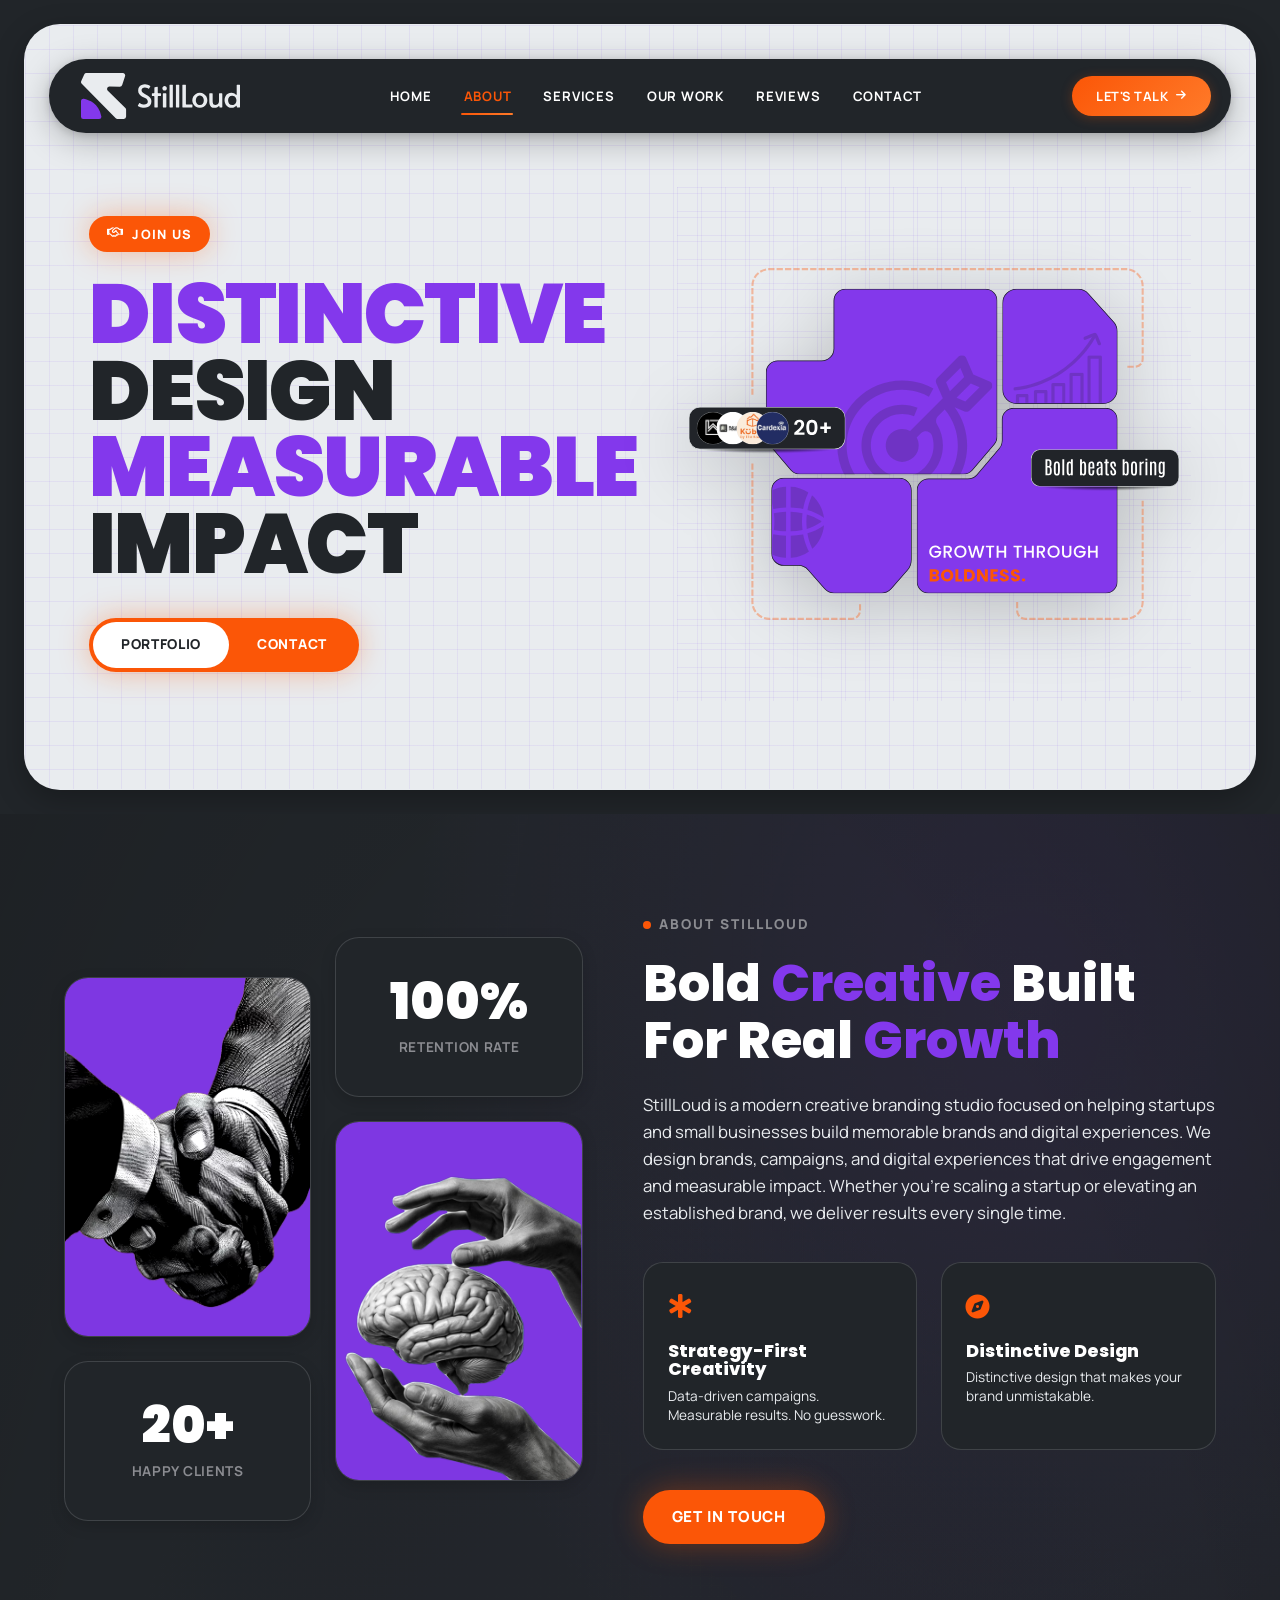
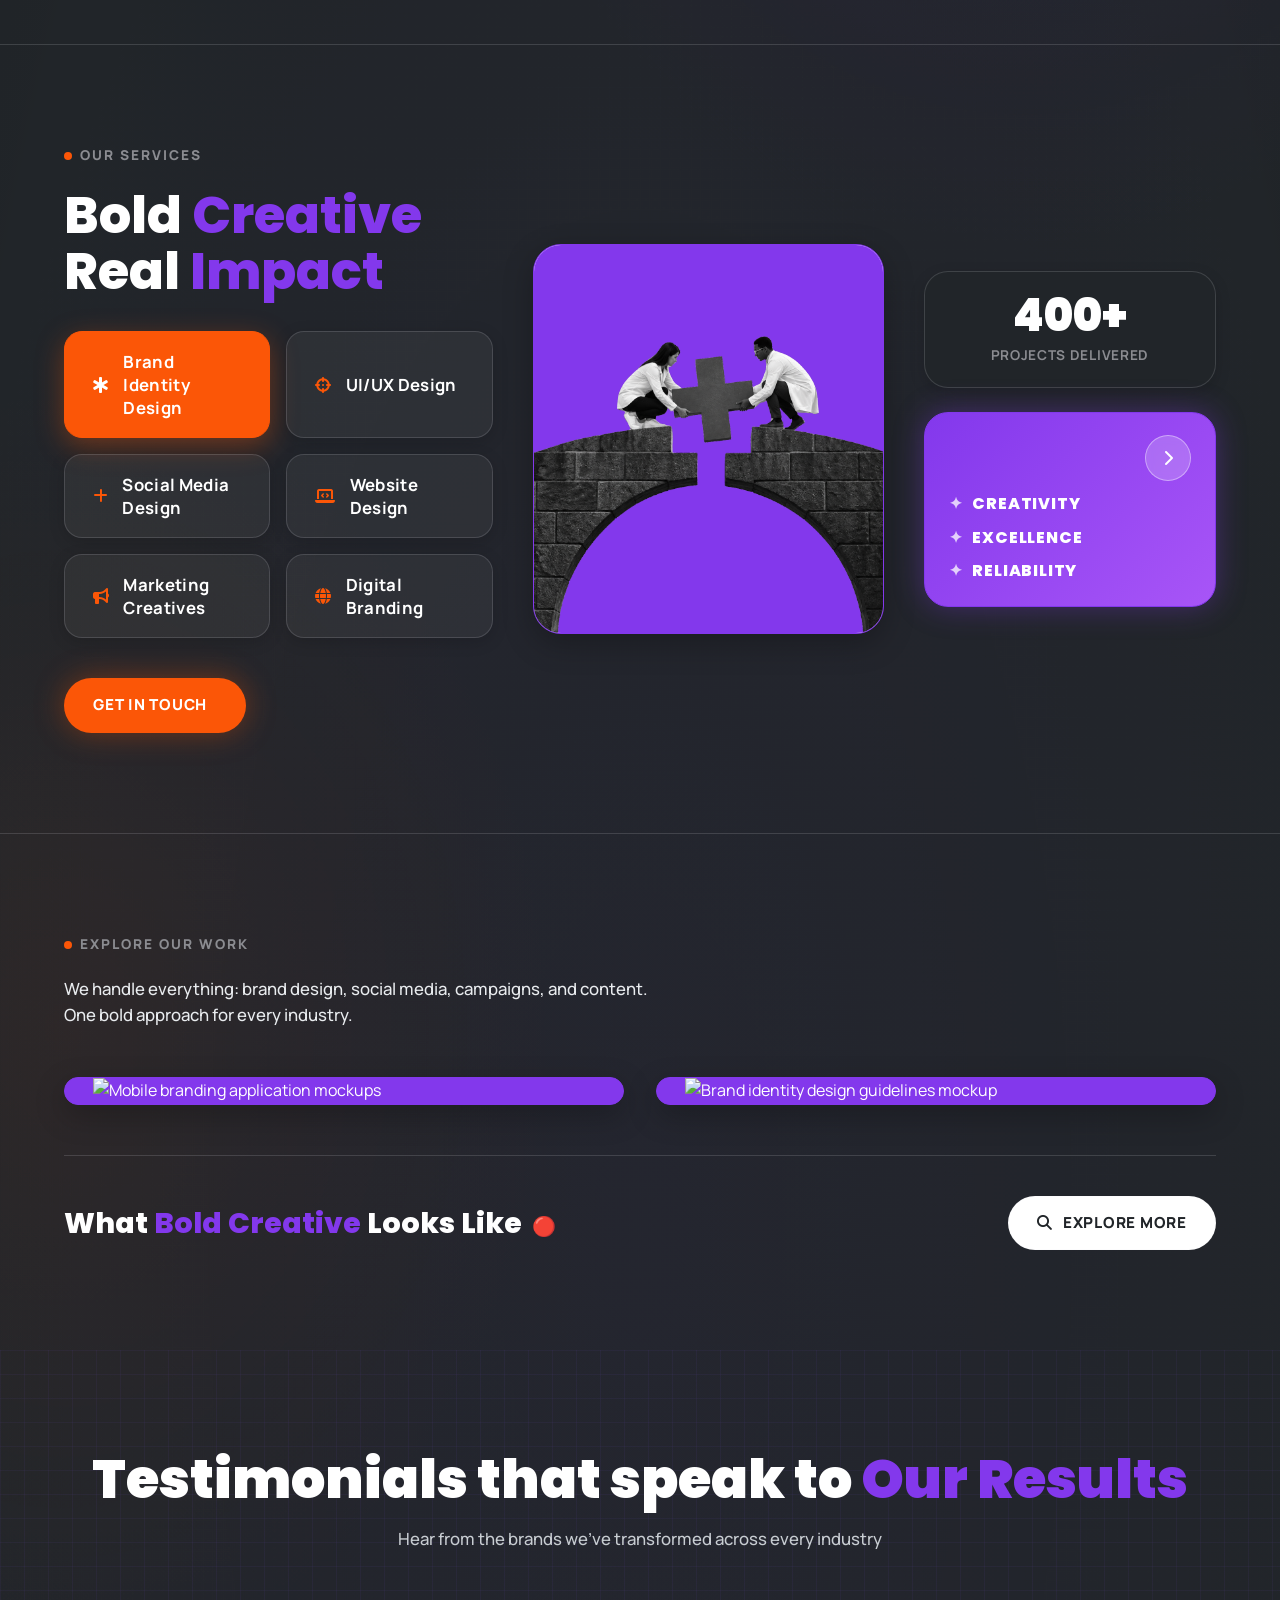
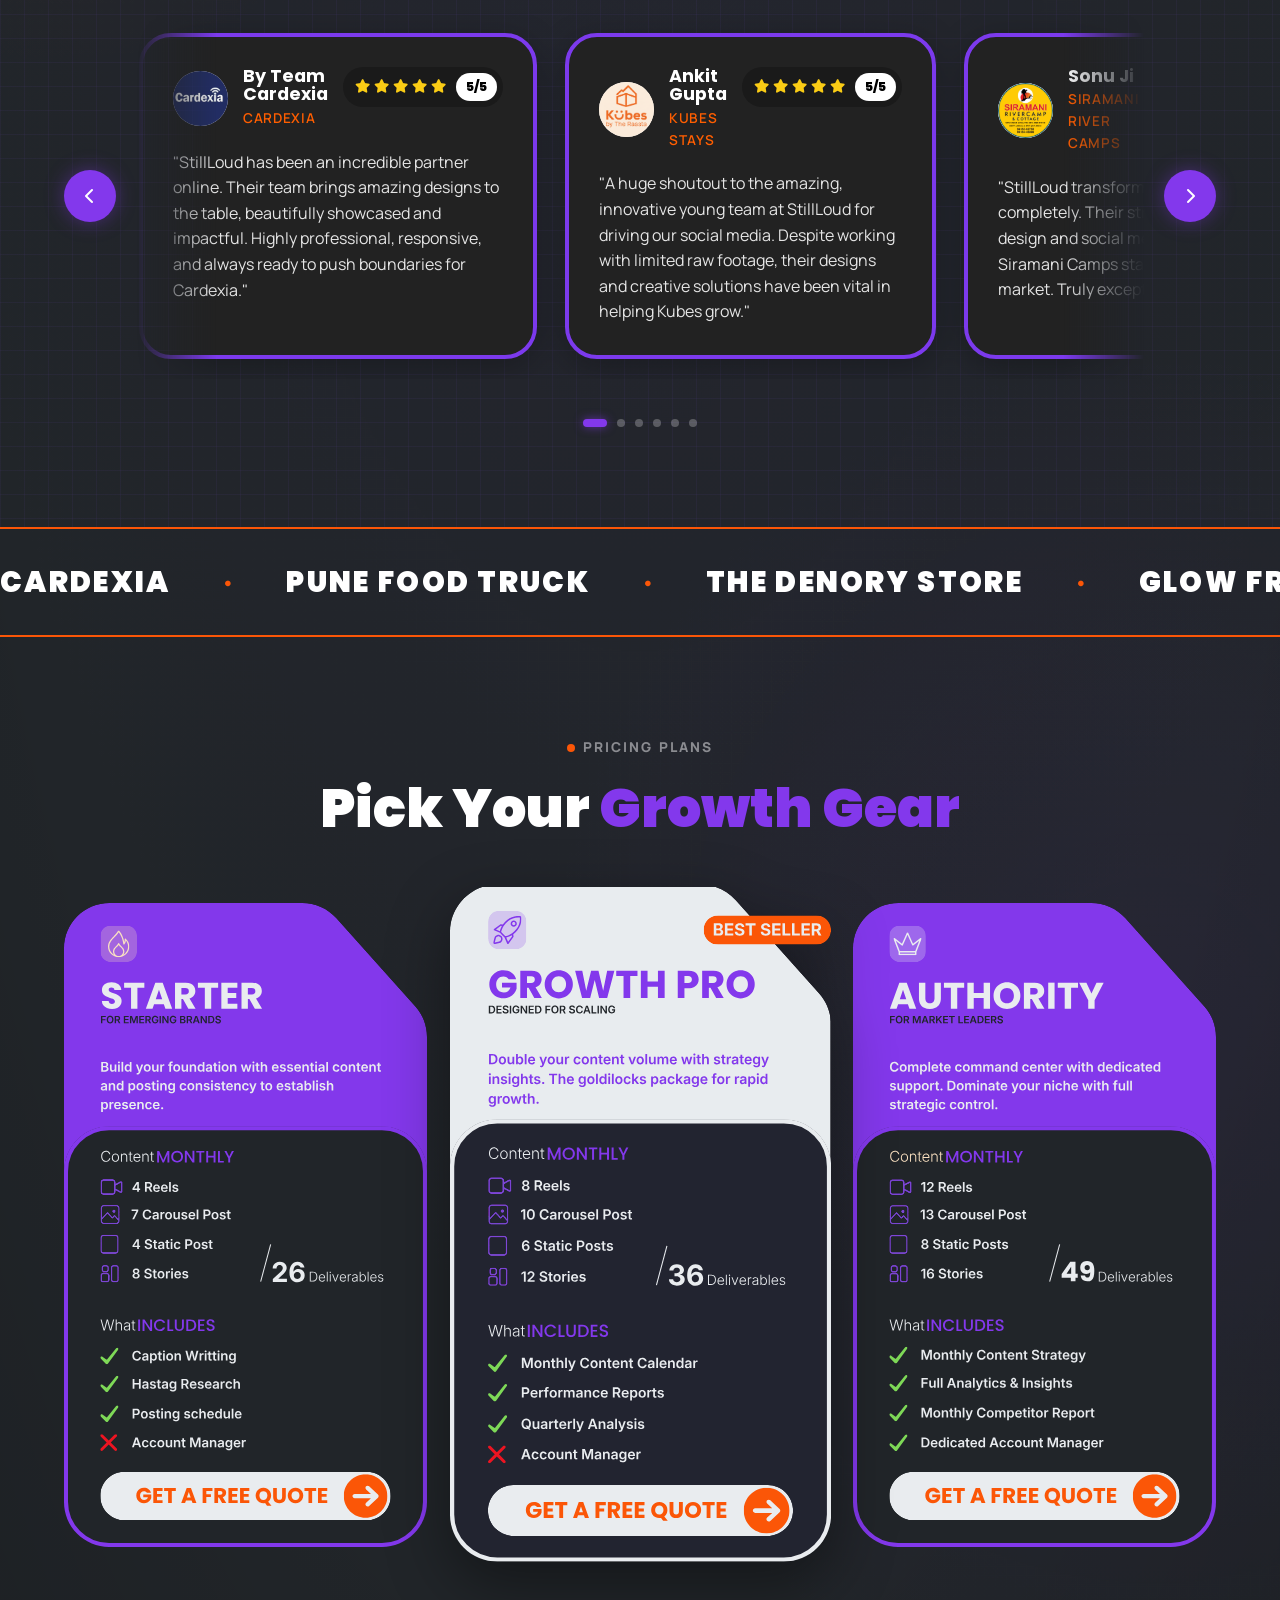
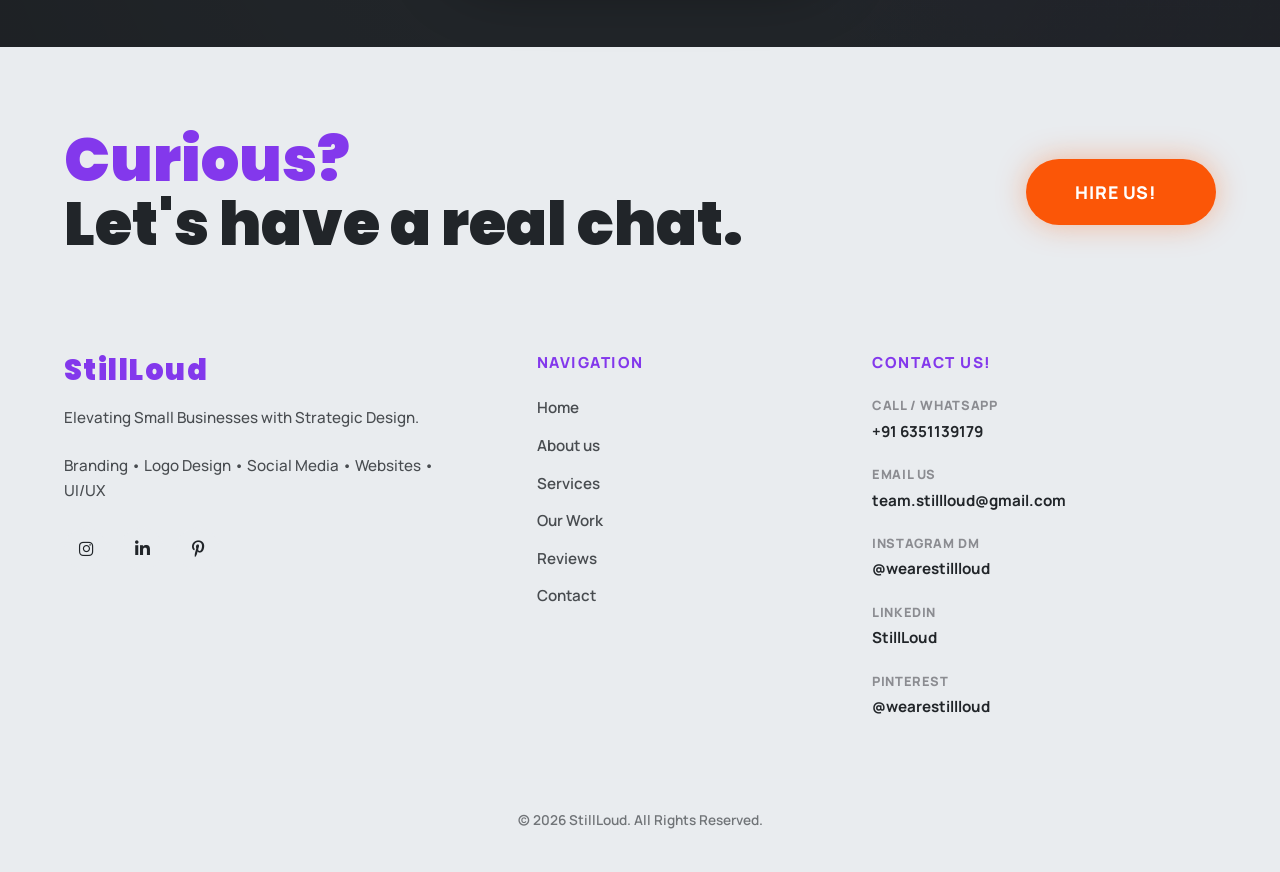
==== commit 0c2da7ce: "adding tag mananger" ====
--- a/index.html
+++ b/index.html
@@ -3,6 +3,13 @@
 
 <head>
   <meta charset="UTF-8">
+  <!-- Google Tag Manager -->
+  <script>(function(w,d,s,l,i){w[l]=w[l]||[];w[l].push({'gtm.start':
+  new Date().getTime(),event:'gtm.js'});var f=d.getElementsByTagName(s)[0],
+  j=d.createElement(s),dl=l!='dataLayer'?'&l='+l:'';j.async=true;j.src=
+  'https://www.googletagmanager.com/gtm.js?id='+i+dl;f.parentNode.insertBefore(j,f);
+  })(window,document,'script','dataLayer','GTM-M4KFX8KF');</script>
+  <!-- End Google Tag Manager -->
   <!-- Pinterest Verification -->
   <meta name="p:domain_verify" content="1b63087bd2df1cd9a3970c29069d5872" />
   <!-- Google Search Console Verification -->
@@ -52,6 +59,10 @@
 </head>
 
 <body>
+  <!-- Google Tag Manager (noscript) -->
+  <noscript><iframe src="https://www.googletagmanager.com/ns.html?id=GTM-M4KFX8KF"
+  height="0" width="0" style="display:none;visibility:hidden"></iframe></noscript>
+  <!-- End Google Tag Manager (noscript) -->
 
   <!-- Floating Back to Top Pill -->
   <button id="back-to-top" class="back-to-top" aria-label="Back to top">
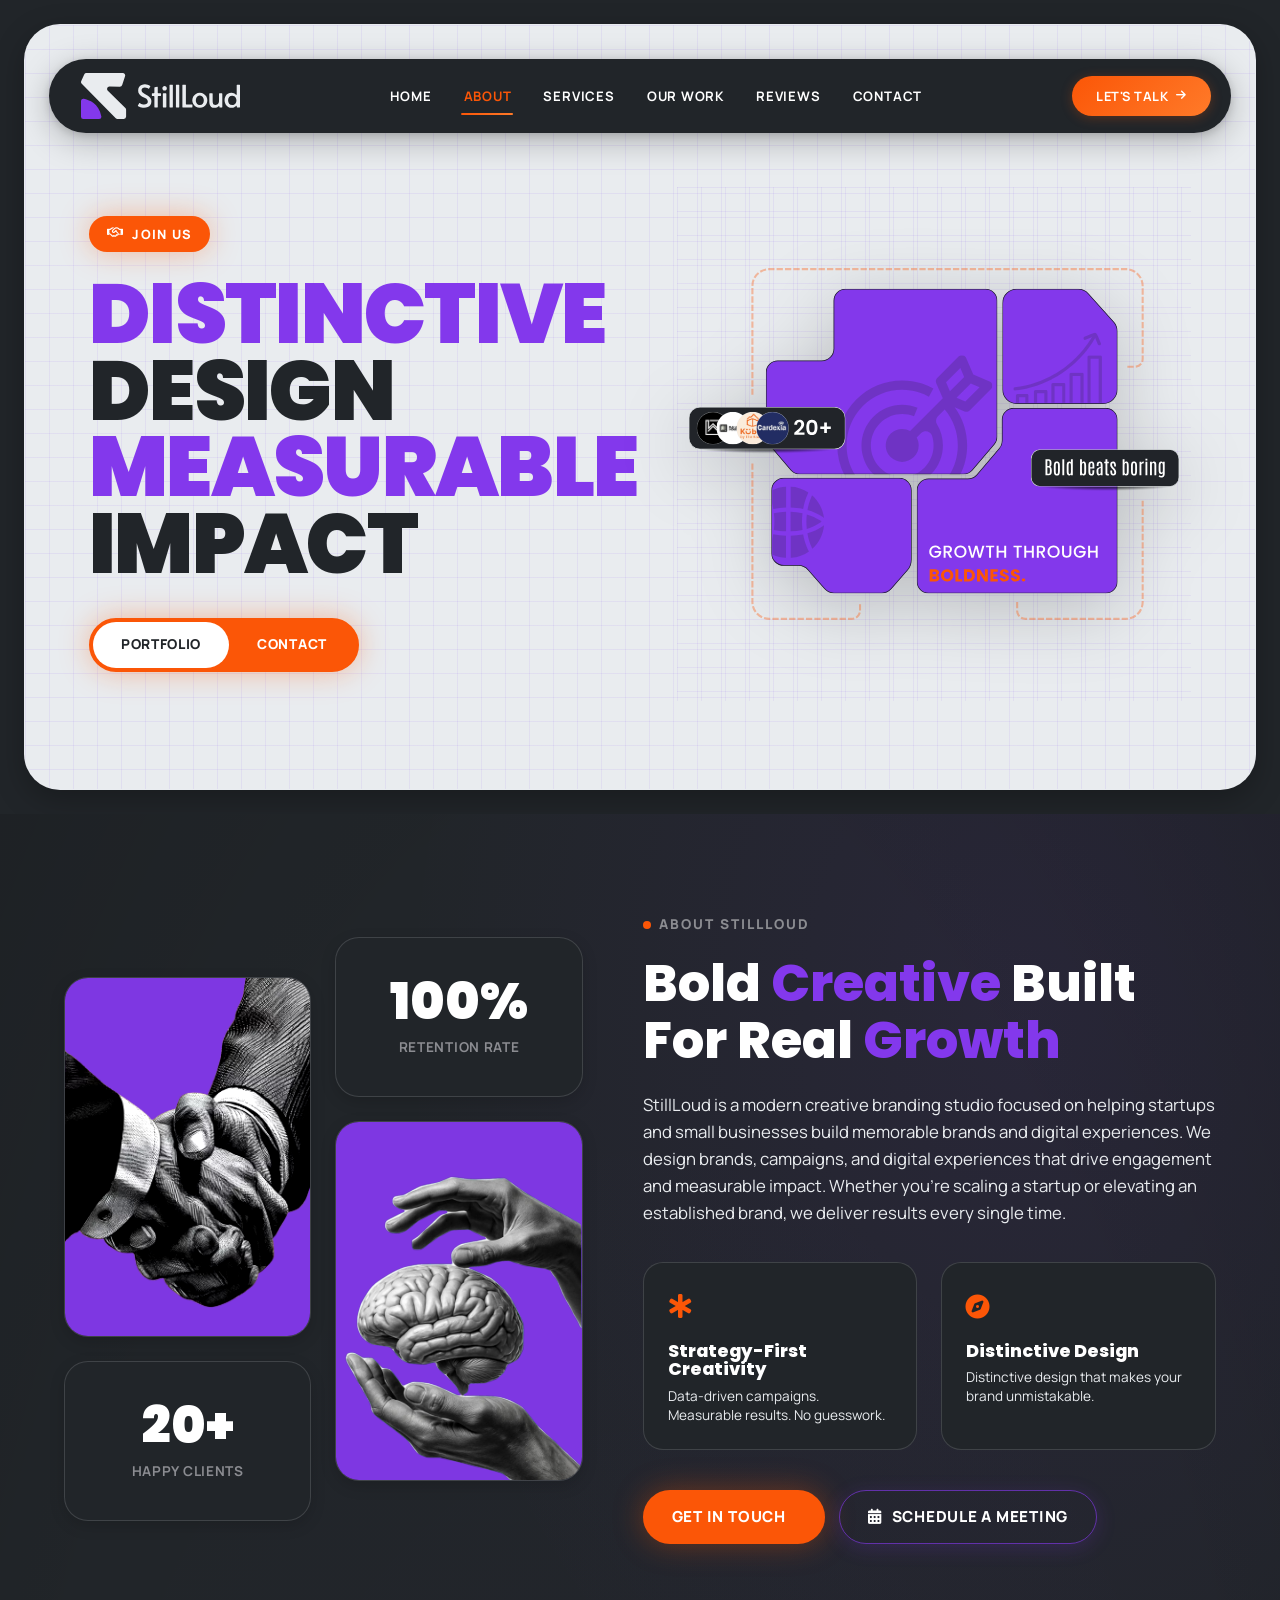
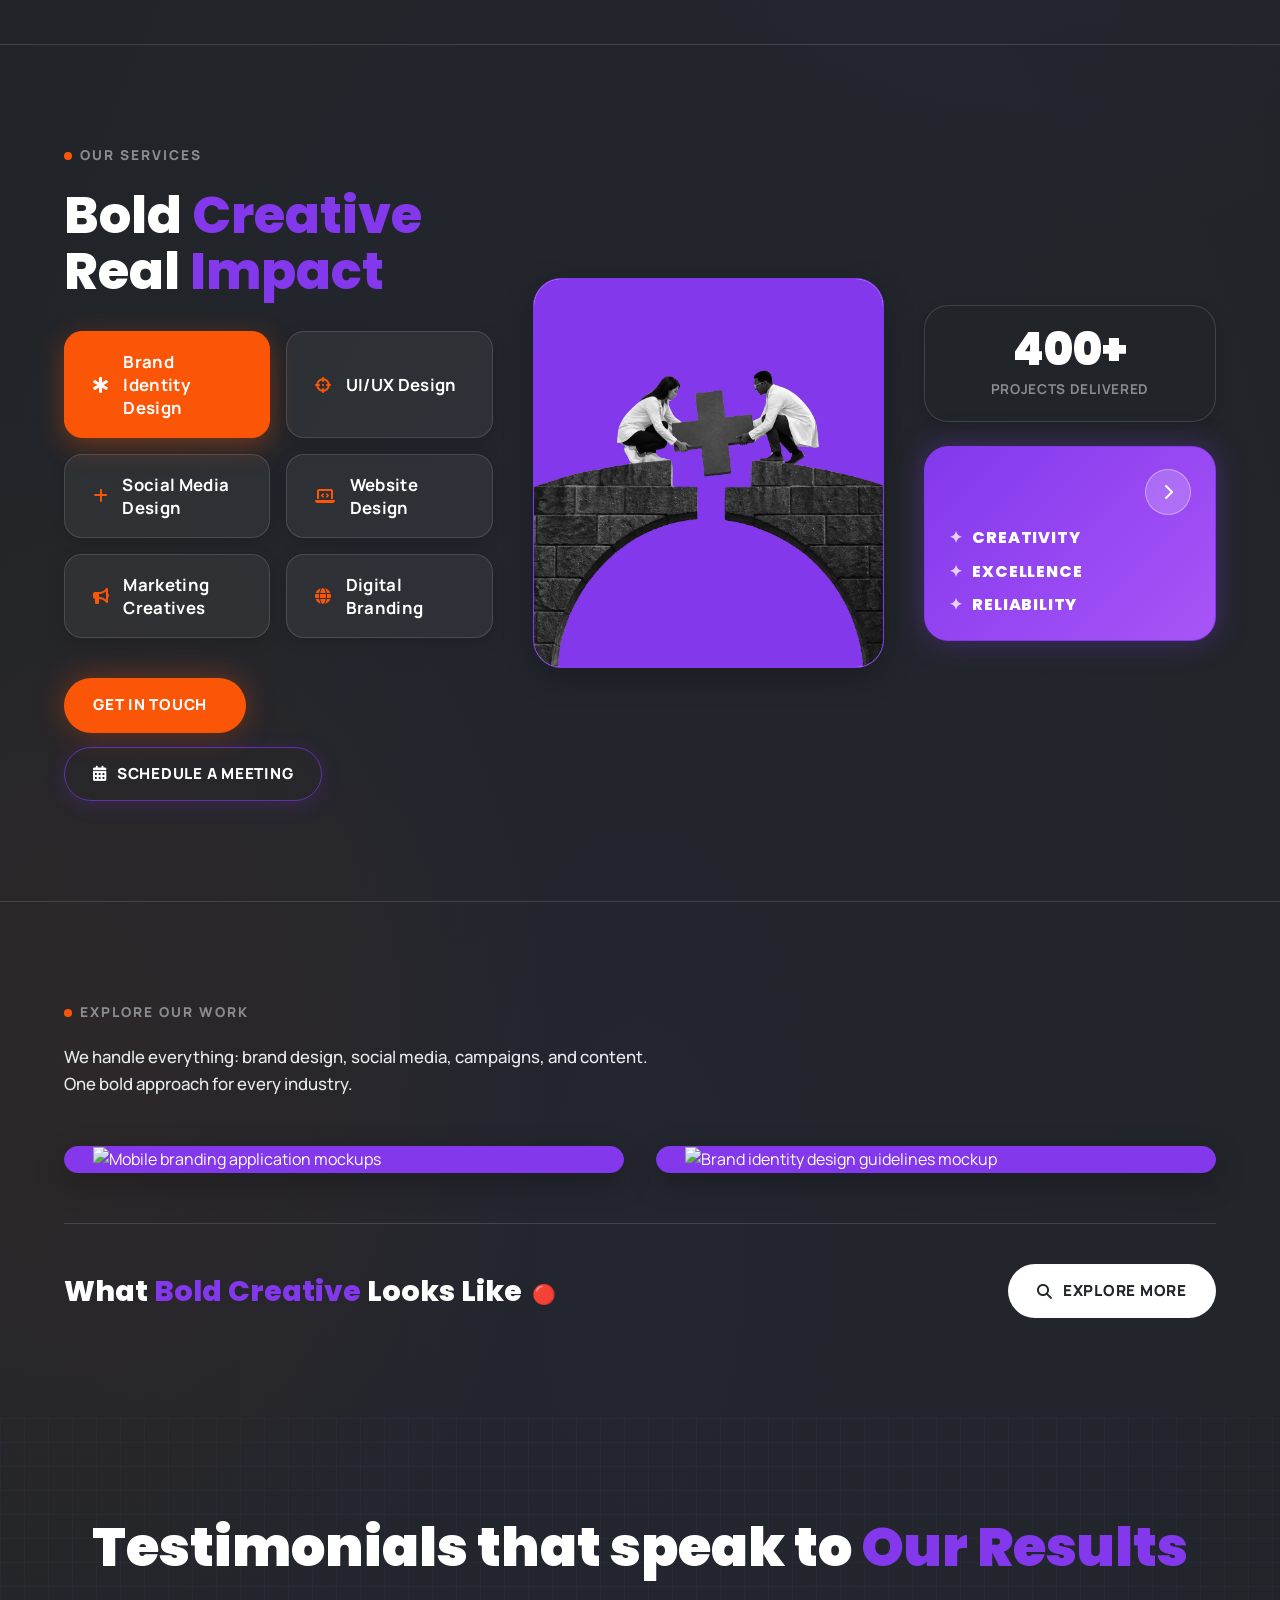
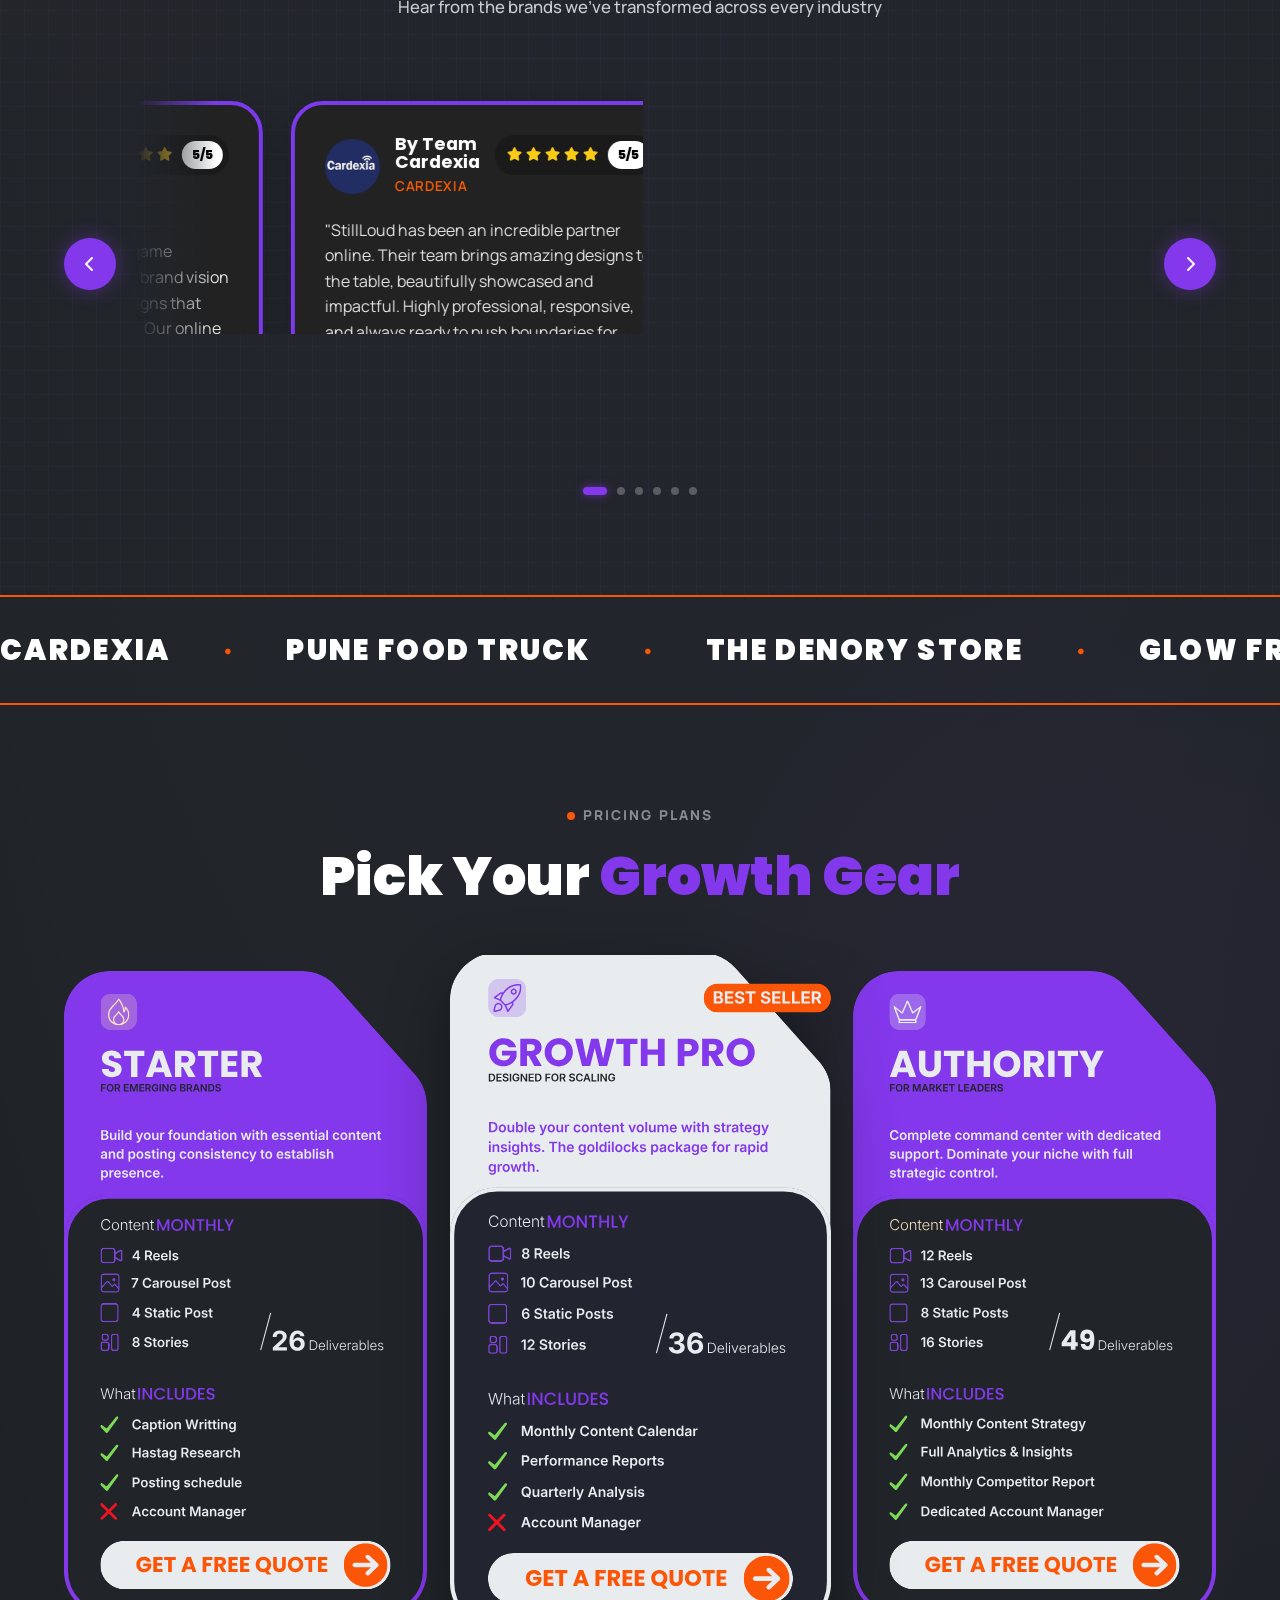
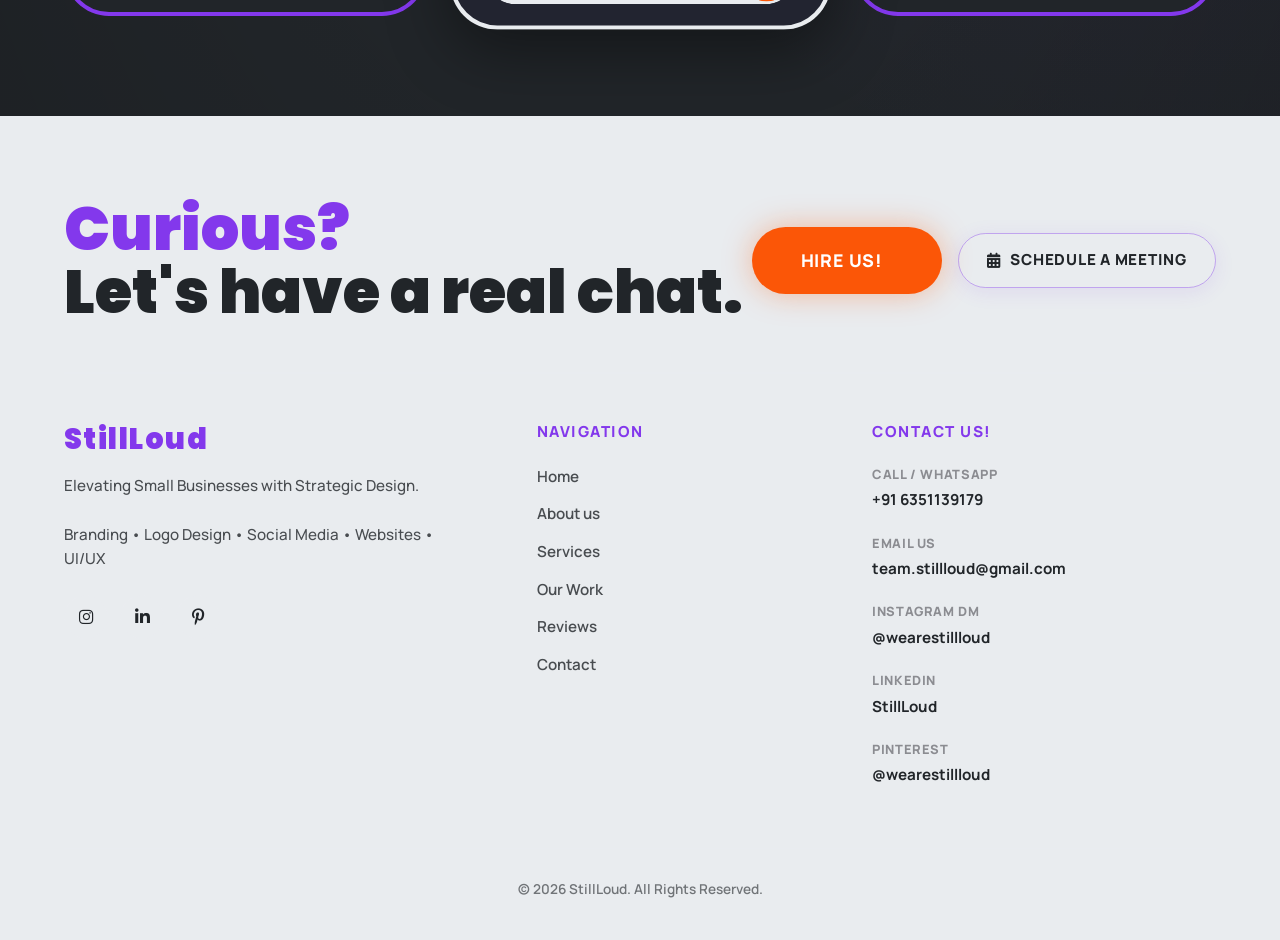
==== commit 84245620: "add meeting button" ====
--- a/index.html
+++ b/index.html
@@ -9,6 +9,16 @@
   j=d.createElement(s),dl=l!='dataLayer'?'&l='+l:'';j.async=true;j.src=
   'https://www.googletagmanager.com/gtm.js?id='+i+dl;f.parentNode.insertBefore(j,f);
   })(window,document,'script','dataLayer','GTM-M4KFX8KF');</script>
+
+  <!-- Google tag (gtag.js) -->
+<script async src="https://www.googletagmanager.com/gtag/js?id=G-35L8G4ZZBE"></script>
+<script>
+  window.dataLayer = window.dataLayer || [];
+  function gtag(){dataLayer.push(arguments);}
+  gtag('js', new Date());
+
+  gtag('config', 'G-35L8G4ZZBE');
+</script>
   <!-- End Google Tag Manager -->
   <!-- Pinterest Verification -->
   <meta name="p:domain_verify" content="1b63087bd2df1cd9a3970c29069d5872" />
@@ -198,9 +208,14 @@
               </div>
             </div>
 
-            <a href="#contact" class="btn btn-pill-red">
-              GET IN TOUCH <i class="fa-solid fa-circle-phone"></i>
-            </a>
+            <div class="cta-btn-group">
+              <a href="#contact" class="btn btn-pill-red">
+                GET IN TOUCH <i class="fa-solid fa-circle-phone"></i>
+              </a>
+              <a href="https://calendly.com/team-stillloud/30min?month=2026-08" target="_blank" rel="noopener noreferrer" class="btn btn-schedule">
+                <i class="fas fa-calendar-alt"></i> Schedule a Meeting
+              </a>
+            </div>
           </div>
         </div>
       </div>
@@ -240,9 +255,14 @@
               </button>
             </div>
 
-            <a href="#contact" class="btn btn-pill-red">
-              GET IN TOUCH <i class="fa-solid fa-circle-phone"></i>
-            </a>
+            <div class="cta-btn-group">
+              <a href="#contact" class="btn btn-pill-red">
+                GET IN TOUCH <i class="fa-solid fa-circle-phone"></i>
+              </a>
+              <a href="https://calendly.com/team-stillloud/30min?month=2026-08" target="_blank" rel="noopener noreferrer" class="btn btn-schedule">
+                <i class="fas fa-calendar-alt"></i> Schedule a Meeting
+              </a>
+            </div>
           </div>
 
           <!-- Center Column: Puzzle Graphic -->
@@ -641,6 +661,9 @@
         <div class="footer-upper-btn-wrap">
           <a href="https://wa.me/6351139179" target="_blank" class="btn btn-hire-us">
             HIRE US! <i class="fa-solid fa-circle-phone"></i>
+          </a>
+          <a href="https://calendly.com/team-stillloud/30min?month=2026-08" target="_blank" rel="noopener noreferrer" class="btn btn-schedule btn-schedule--light">
+            <i class="fas fa-calendar-alt"></i> Schedule a Meeting
           </a>
         </div>
       </div>
--- a/css/style.css
+++ b/css/style.css
@@ -160,6 +160,45 @@
   background-color: var(--color-white);
   color: var(--color-secondary);
   box-shadow: 0 12px 30px rgba(255, 255, 255, 0.2);
+}
+
+/* CTA button group — flex row, wraps on mobile */
+.cta-btn-group {
+  display: flex;
+  align-items: center;
+  flex-wrap: wrap;
+  gap: 14px;
+}
+
+/* Schedule a Meeting — purple outline variant (dark backgrounds) */
+.btn-schedule {
+  background: transparent;
+  color: var(--color-white);
+  border: 1.5px solid rgba(131, 56, 236, 0.65);
+  box-shadow: 0 4px 20px rgba(131, 56, 236, 0.18);
+}
+
+.btn-schedule:hover {
+  background: rgba(131, 56, 236, 0.15);
+  border-color: #8338EC;
+  color: var(--color-white);
+  box-shadow: 0 12px 36px rgba(131, 56, 236, 0.35);
+  transform: translateY(-3px) scale(1.02);
+}
+
+/* Schedule a Meeting — light background variant (footer) */
+.btn-schedule--light {
+  color: var(--color-dark);
+  border-color: rgba(131, 56, 236, 0.4);
+  box-shadow: 0 4px 20px rgba(131, 56, 236, 0.1);
+}
+
+.btn-schedule--light:hover {
+  background: rgba(131, 56, 236, 0.1);
+  color: #6a1dcb;
+  border-color: #8338EC;
+  box-shadow: 0 12px 36px rgba(131, 56, 236, 0.2);
+  transform: translateY(-3px) scale(1.02);
 }
 
 /* Floating Back to Top */
@@ -1886,6 +1925,13 @@
   margin-bottom: 48px;
 }
 
+.footer-upper-btn-wrap {
+  display: flex;
+  align-items: center;
+  gap: 16px;
+  flex-wrap: wrap;
+}
+
 .footer-upper-text h2 {
   font-size: clamp(2.2rem, 5vw, 3.8rem);
   font-weight: 900;
--- a/css/responsive.css
+++ b/css/responsive.css
@@ -420,7 +420,28 @@
     text-align: center;
   }
 
-  .btn-hire-us {
+  .footer-upper-btn-wrap {
+    width: 100%;
+    flex-direction: column;
+  }
+
+  .btn-hire-us, .btn-schedule {
+    width: 100%;
+  }
+
+  .cta-btn-group {
+    flex-direction: column;
+    width: 100%;
+  }
+
+  .cta-btn-group .btn,
+  .ow-cta-btn-group .ow-cta-btn {
+    width: 100%;
+    justify-content: center;
+  }
+
+  .ow-cta-btn-group {
+    flex-direction: column;
     width: 100%;
   }
 
